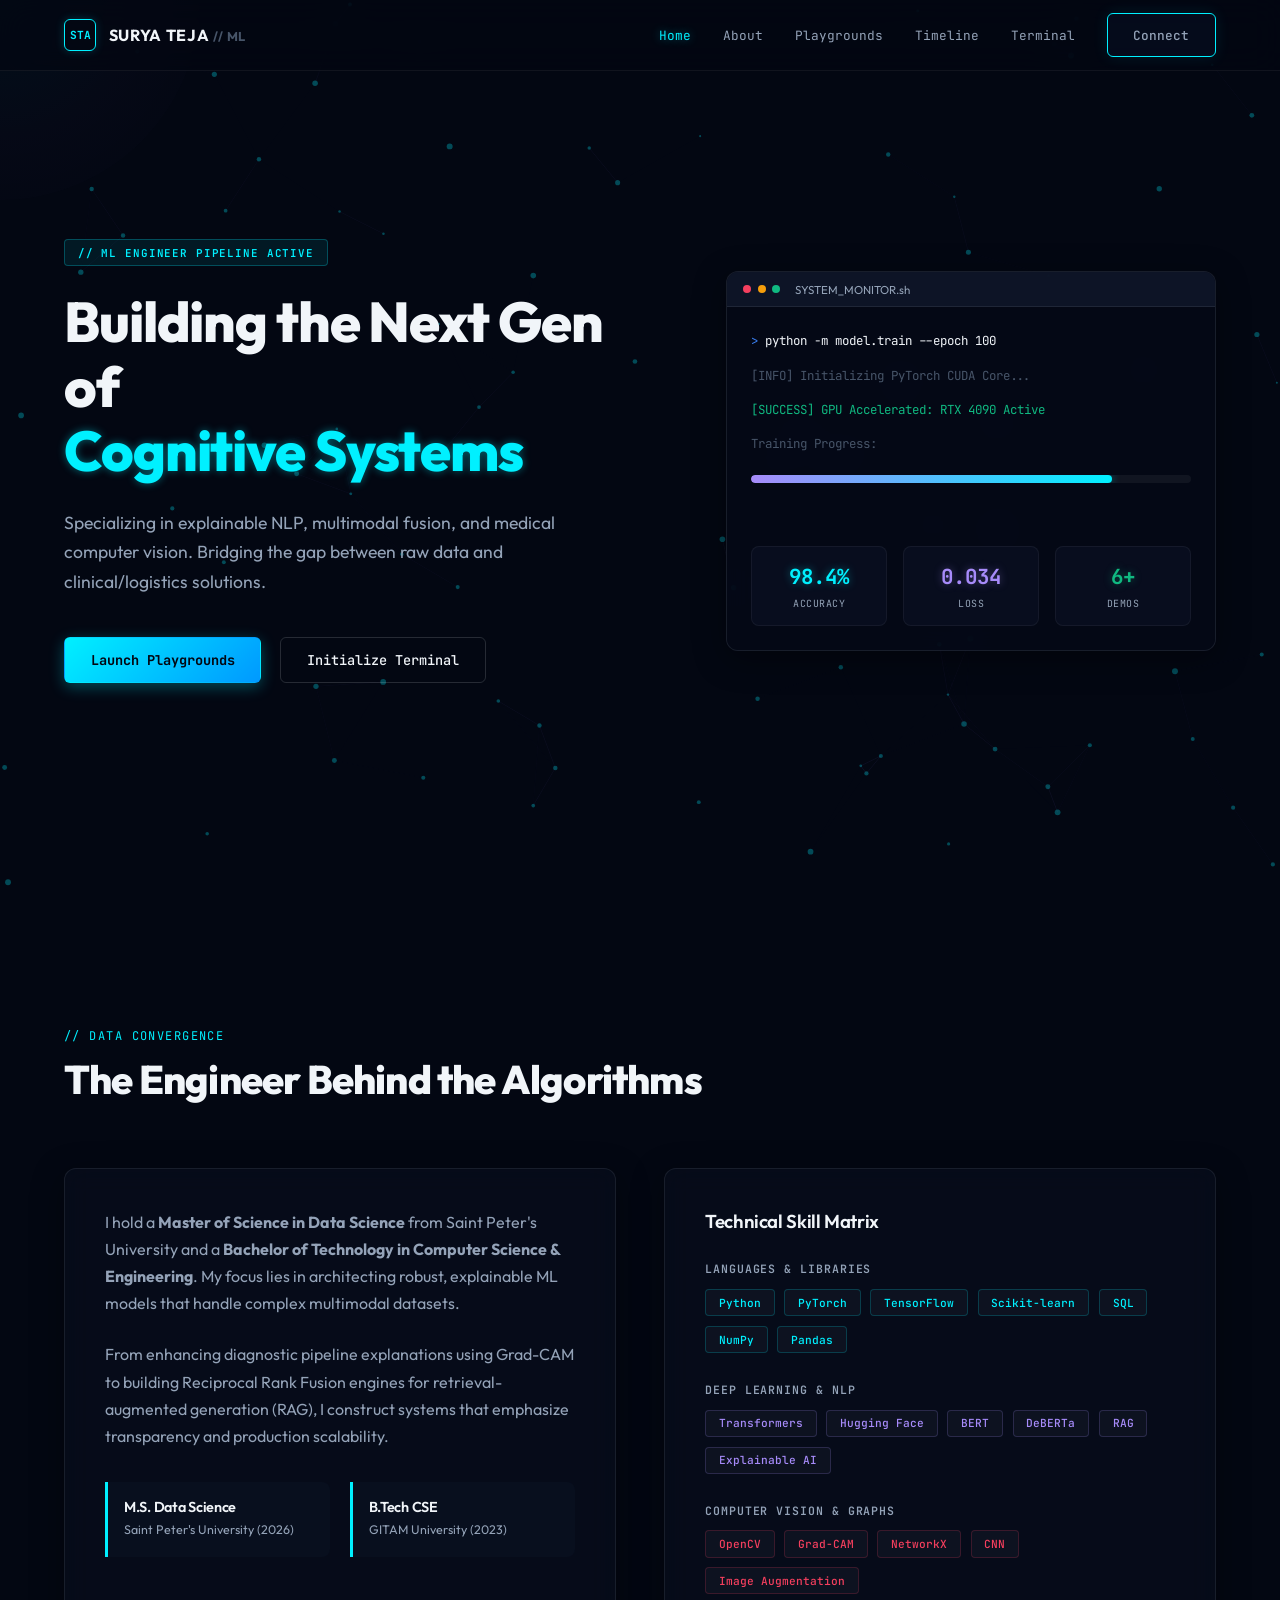
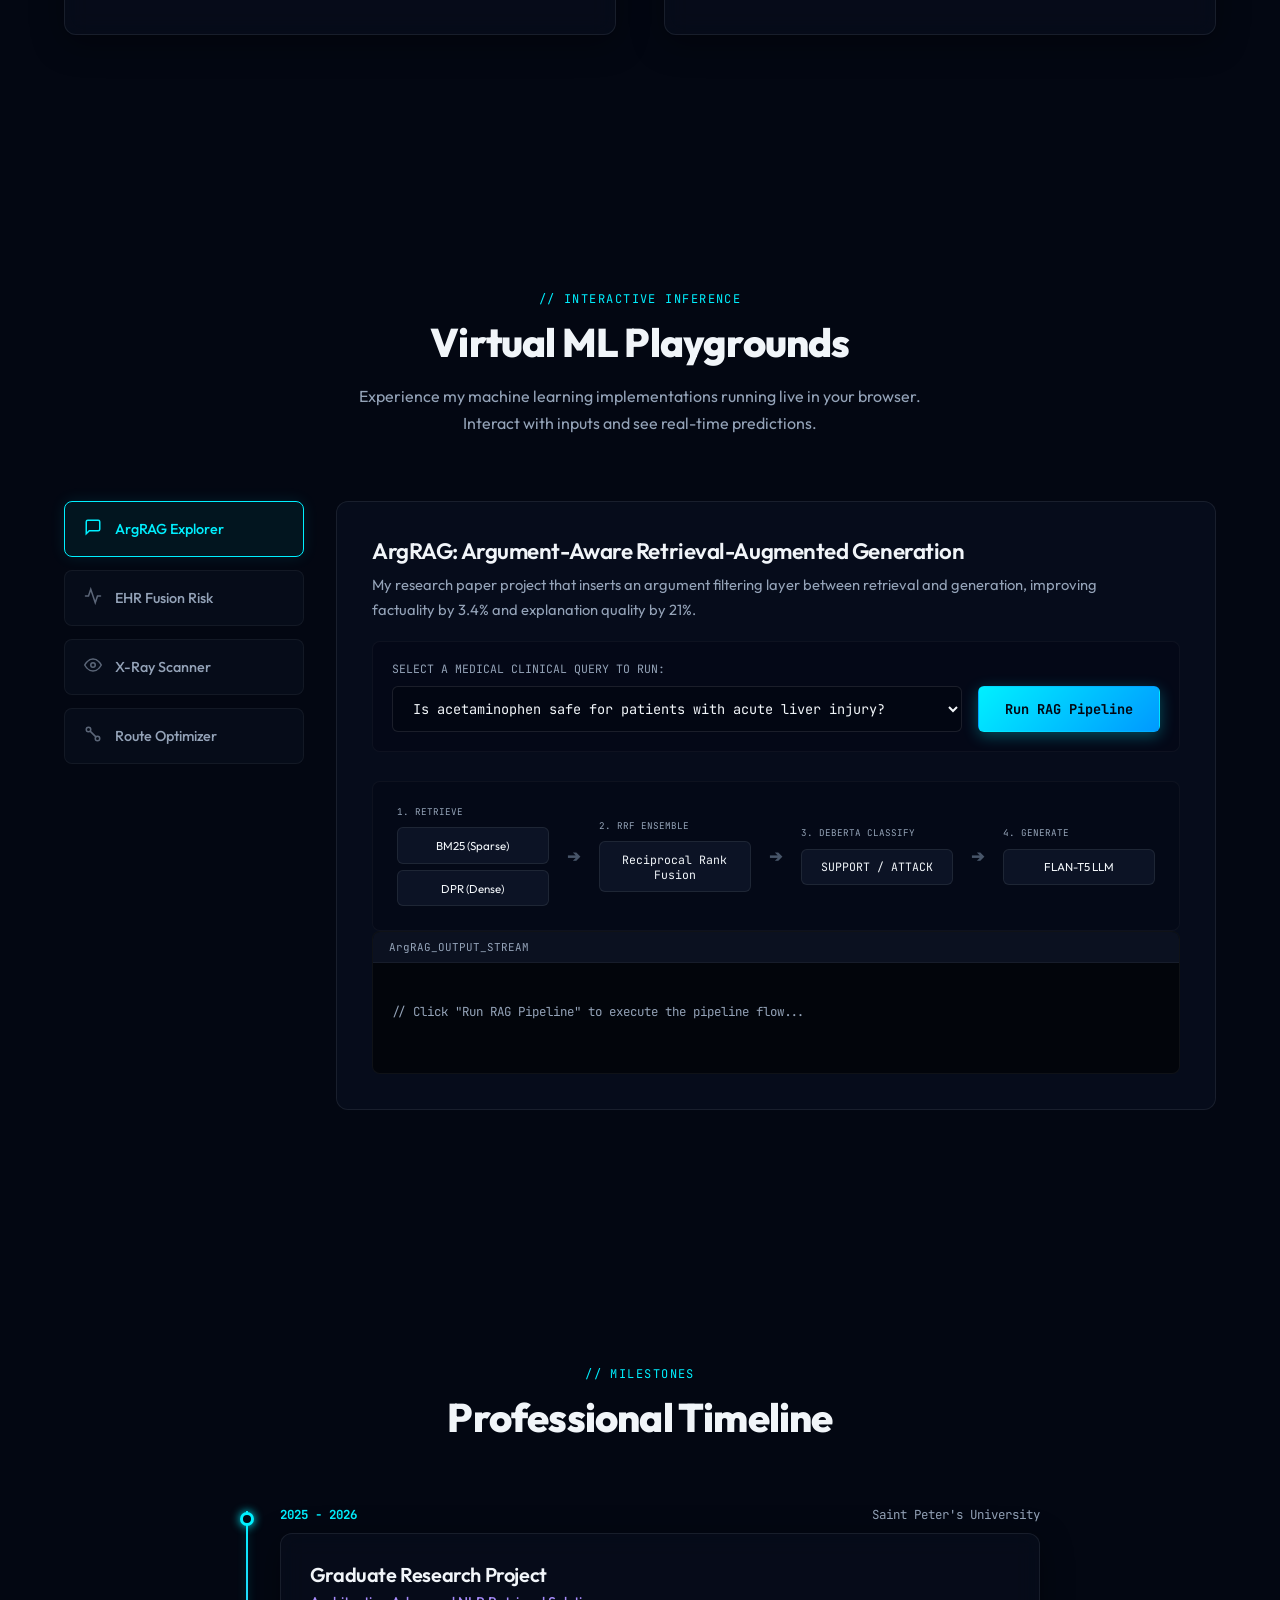
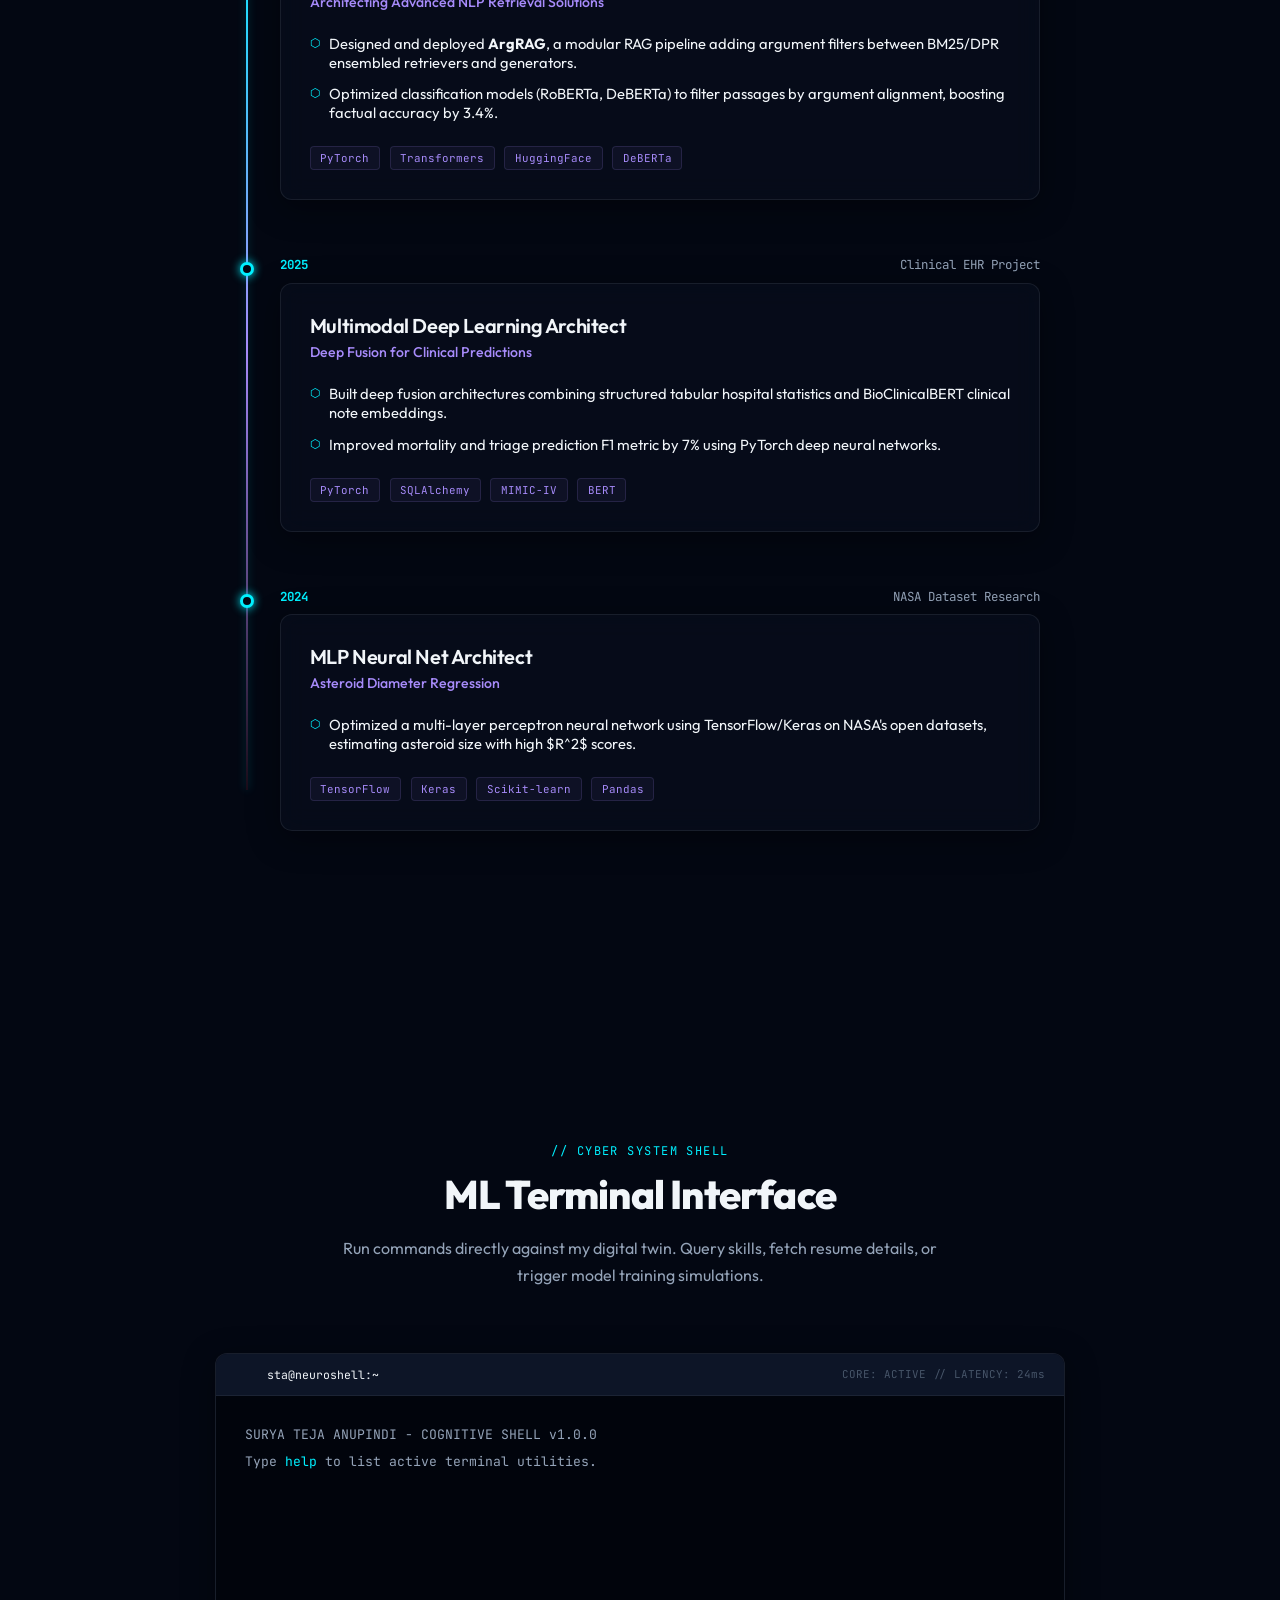
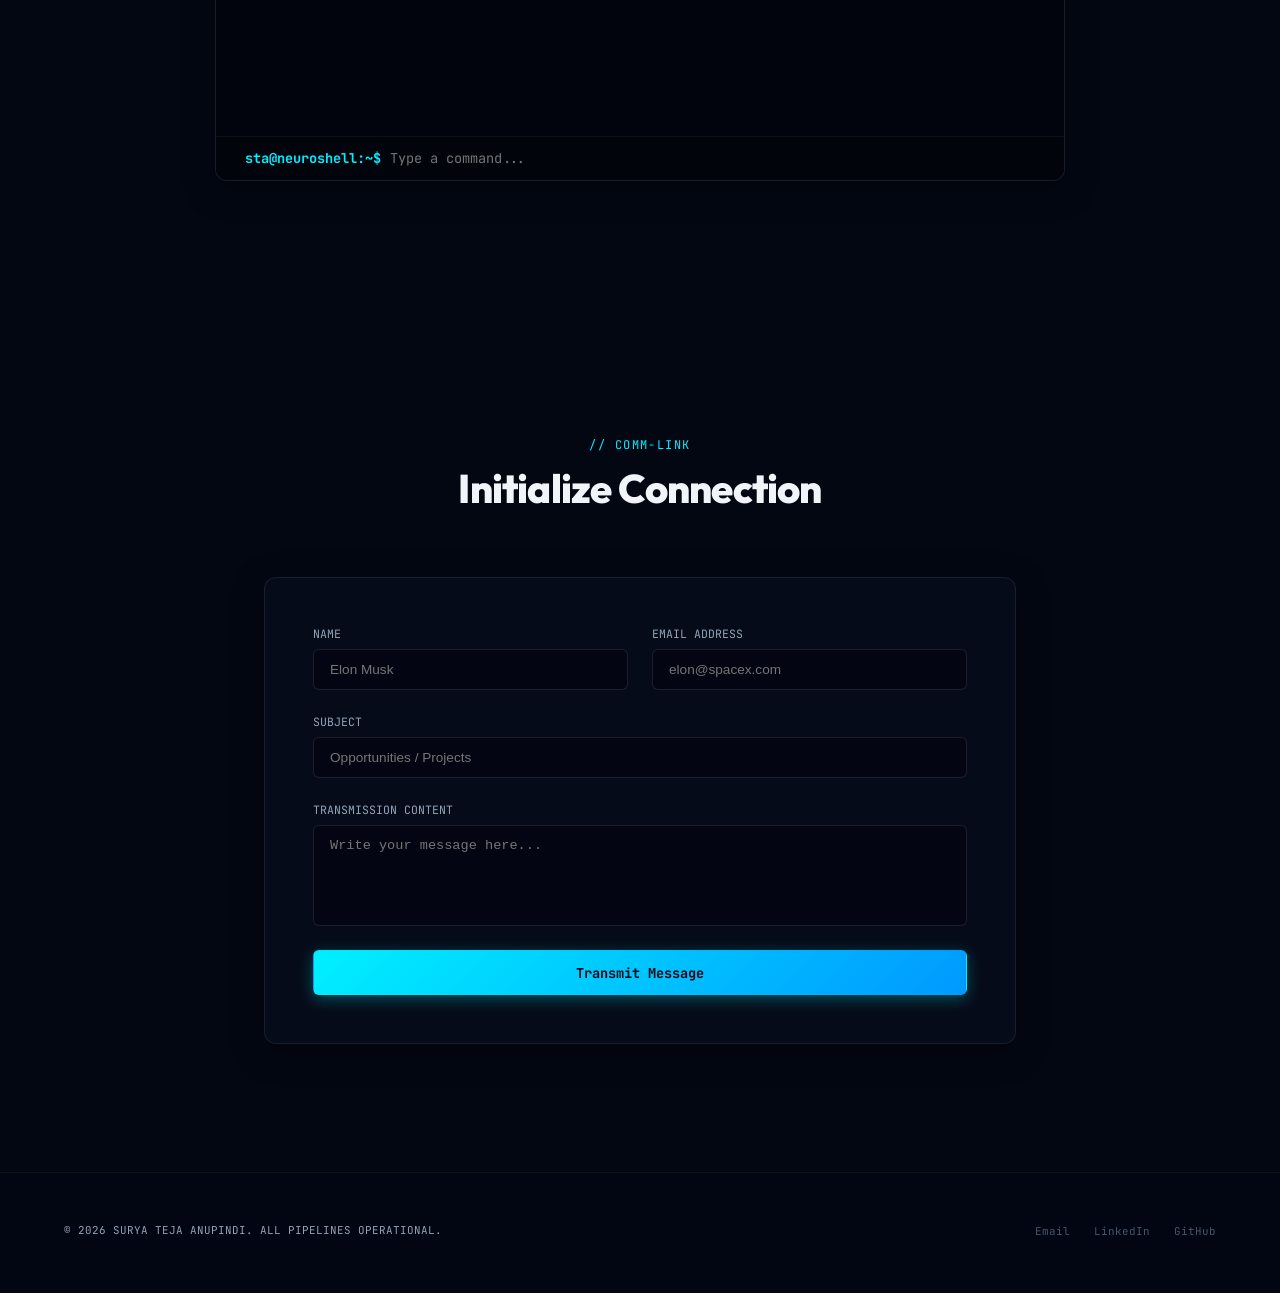
==== index.html @ 450b68c0 "Add files via upload" ====
<!DOCTYPE html>
<html lang="en">
<head>
    <meta charset="UTF-8">
    <meta name="viewport" content="width=device-width, initial-scale=1.0">
    <title>Surya Teja Anupindi | Machine Learning Engineer</title>
    <meta name="description" content="Portfolio of Surya Teja Anupindi, Machine Learning Engineer specializing in NLP, RAG, Multimodal Fusion, and Computer Vision. MS in Data Science.">
    <!-- Google Fonts -->
    <link rel="preconnect" href="https://fonts.googleapis.com">
    <link rel="preconnect" href="https://fonts.gstatic.com" crossorigin>
    <link href="https://fonts.googleapis.com/css2?family=JetBrains+Mono:ital,wght@0,300;0,400;0,500;0,700;1,300;1,400&family=Outfit:wght@300;400;500;600;700;800&display=swap" rel="stylesheet">
    <!-- Main Stylesheet -->
    <link rel="stylesheet" href="style.css">
</head>
<body>
    <!-- Canvas for Neural Network Particles Background -->
    <canvas id="neural-canvas"></canvas>

    <!-- Custom Mouse Glow Element -->
    <div id="cursor-glow"></div>

    <!-- Navigation Header -->
    <header class="hud-header">
        <div class="header-container">
            <a href="#" class="logo">
                <span class="logo-box">STA</span>
                <span class="logo-text">SURYA TEJA <span class="accent">// ML</span></span>
            </a>
            <nav class="nav-links">
                <a href="#hero" class="active">Home</a>
                <a href="#about">About</a>
                <a href="#playgrounds">Playgrounds</a>
                <a href="#experience">Timeline</a>
                <a href="#terminal">Terminal</a>
                <a href="#contact" class="btn-glow">Connect</a>
            </nav>
            <button class="mobile-menu-btn" aria-label="Toggle Menu">
                <span></span>
                <span></span>
                <span></span>
            </button>
        </div>
    </header>

    <main>
        <!-- Hero Section -->
        <section id="hero" class="hero-section">
            <div class="container hero-container">
                <div class="hero-content">
                    <div class="cyber-badge">// ML ENGINEER PIPELINE ACTIVE</div>
                    <h1 class="hero-title">
                        Building the Next Gen of <br>
                        <span class="text-glow">Cognitive Systems</span>
                    </h1>
                    <p class="hero-subtitle">
                        Specializing in explainable NLP, multimodal fusion, and medical computer vision. Bridging the gap between raw data and clinical/logistics solutions.
                    </p>
                    <div class="hero-cta-group">
                        <a href="#playgrounds" class="btn-primary">Launch Playgrounds</a>
                        <a href="#terminal" class="btn-secondary">Initialize Terminal</a>
                    </div>
                </div>

                <!-- Interactive Hero Dashboard Widget -->
                <div class="hero-dashboard hud-panel glass-card" id="hero-widget">
                    <div class="panel-header">
                        <span class="dot-red"></span>
                        <span class="dot-yellow"></span>
                        <span class="dot-green"></span>
                        <span class="panel-title">SYSTEM_MONITOR.sh</span>
                    </div>
                    <div class="panel-body font-mono">
                        <div class="code-line"><span class="c-blue">&gt;</span> python -m model.train --epoch 100</div>
                        <div class="code-line"><span class="c-gray">[INFO] Initializing PyTorch CUDA Core...</span></div>
                        <div class="code-line"><span class="c-green">[SUCCESS] GPU Accelerated: RTX 4090 Active</span></div>
                        <div class="code-line"><span class="c-gray">Training Progress:</span></div>
                        <div class="progress-container">
                            <div class="progress-bar-glow" id="hero-progress-bar" style="width: 82%;"></div>
                        </div>
                        <div class="metrics-grid">
                            <div class="metric-card">
                                <div class="metric-val text-glow" id="hero-metric-acc">98.4%</div>
                                <div class="metric-lbl">Accuracy</div>
                            </div>
                            <div class="metric-card">
                                <div class="metric-val text-glow-violet" id="hero-metric-loss">0.034</div>
                                <div class="metric-lbl">Loss</div>
                            </div>
                            <div class="metric-card">
                                <div class="metric-val text-glow-emerald">6+</div>
                                <div class="metric-lbl">Demos</div>
                            </div>
                        </div>
                    </div>
                </div>
            </div>
        </section>

        <!-- About Section -->
        <section id="about" class="about-section">
            <div class="container">
                <div class="section-header">
                    <span class="section-tag">// DATA CONVERGENCE</span>
                    <h2 class="section-title">The Engineer Behind the Algorithms</h2>
                </div>
                <div class="about-grid">
                    <div class="about-text hud-panel glass-card">
                        <p>
                            I hold a <strong>Master of Science in Data Science</strong> from Saint Peter's University and a <strong>Bachelor of Technology in Computer Science & Engineering</strong>. My focus lies in architecting robust, explainable ML models that handle complex multimodal datasets.
                        </p>
                        <p>
                            From enhancing diagnostic pipeline explanations using Grad-CAM to building Reciprocal Rank Fusion engines for retrieval-augmented generation (RAG), I construct systems that emphasize transparency and production scalability.
                        </p>
                        <div class="edu-pills">
                            <div class="edu-pill">
                                <h3>M.S. Data Science</h3>
                                <p>Saint Peter's University (2026)</p>
                            </div>
                            <div class="edu-pill">
                                <h3>B.Tech CSE</h3>
                                <p>GITAM University (2023)</p>
                            </div>
                        </div>
                    </div>

                    <div class="skills-card hud-panel glass-card">
                        <h3 class="card-title">Technical Skill Matrix</h3>
                        <div class="skills-category">
                            <h4>Languages & Libraries</h4>
                            <div class="skills-tags">
                                <span class="tag tag-cyan">Python</span>
                                <span class="tag tag-cyan">PyTorch</span>
                                <span class="tag tag-cyan">TensorFlow</span>
                                <span class="tag tag-cyan">Scikit-learn</span>
                                <span class="tag tag-cyan">SQL</span>
                                <span class="tag tag-cyan">NumPy</span>
                                <span class="tag tag-cyan">Pandas</span>
                            </div>
                        </div>
                        <div class="skills-category">
                            <h4>Deep Learning & NLP</h4>
                            <div class="skills-tags">
                                <span class="tag tag-violet">Transformers</span>
                                <span class="tag tag-violet">Hugging Face</span>
                                <span class="tag tag-violet">BERT</span>
                                <span class="tag tag-violet">DeBERTa</span>
                                <span class="tag tag-violet">RAG</span>
                                <span class="tag tag-violet">Explainable AI</span>
                            </div>
                        </div>
                        <div class="skills-category">
                            <h4>Computer Vision & Graphs</h4>
                            <div class="skills-tags">
                                <span class="tag tag-rose">OpenCV</span>
                                <span class="tag tag-rose">Grad-CAM</span>
                                <span class="tag tag-rose">NetworkX</span>
                                <span class="tag tag-rose">CNN</span>
                                <span class="tag tag-rose">Image Augmentation</span>
                            </div>
                        </div>
                    </div>
                </div>
            </div>
        </section>

        <!-- Playgrounds Section -->
        <section id="playgrounds" class="playgrounds-section">
            <div class="container">
                <div class="section-header center">
                    <span class="section-tag">// INTERACTIVE INFERENCE</span>
                    <h2 class="section-title">Virtual ML Playgrounds</h2>
                    <p class="section-desc">Experience my machine learning implementations running live in your browser. Interact with inputs and see real-time predictions.</p>
                </div>

                <div class="playground-dashboard">
                    <!-- Sidebar Selector -->
                    <div class="playground-tabs">
                        <button class="pg-tab active" data-pg="argrag">
                            <span class="tab-icon">
                                <svg width="18" height="18" viewBox="0 0 24 24" fill="none" stroke="currentColor" stroke-width="2" stroke-linecap="round"><path d="M21 15a2 2 0 0 1-2 2H7l-4 4V5a2 2 0 0 1 2-2h14a2 2 0 0 1 2 2z"></path></svg>
                            </span>
                            <span class="tab-label">ArgRAG Explorer</span>
                        </button>
                        <button class="pg-tab" data-pg="ehr">
                            <span class="tab-icon">
                                <svg width="18" height="18" viewBox="0 0 24 24" fill="none" stroke="currentColor" stroke-width="2" stroke-linecap="round"><path d="M22 12h-4l-3 9L9 3l-3 9H2"></path></svg>
                            </span>
                            <span class="tab-label">EHR Fusion Risk</span>
                        </button>
                        <button class="pg-tab" data-pg="gradcam">
                            <span class="tab-icon">
                                <svg width="18" height="18" viewBox="0 0 24 24" fill="none" stroke="currentColor" stroke-width="2" stroke-linecap="round"><path d="M1 12s4-8 11-8 11 8 11 8-4 8-11 8-11-8-11-8z"></path><circle cx="12" cy="12" r="3"></circle></svg>
                            </span>
                            <span class="tab-label">X-Ray Scanner</span>
                        </button>
                        <button class="pg-tab" data-pg="route">
                            <span class="tab-icon">
                                <svg width="18" height="18" viewBox="0 0 24 24" fill="none" stroke="currentColor" stroke-width="2" stroke-linecap="round"><circle cx="6" cy="6" r="3"></circle><circle cx="18" cy="18" r="3"></circle><line x1="8.5" y1="8.5" x2="15.5" y2="15.5"></line></svg>
                            </span>
                            <span class="tab-label">Route Optimizer</span>
                        </button>
                    </div>

                    <!-- Playground Screen Content -->
                    <div class="playground-display hud-panel">
                        <!-- Play 1: ArgRAG -->
                        <div class="playground-content active" id="pg-argrag">
                            <div class="pg-info">
                                <h3>ArgRAG: Argument-Aware Retrieval-Augmented Generation</h3>
                                <p>My research paper project that inserts an argument filtering layer between retrieval and generation, improving factuality by 3.4% and explanation quality by 21%.</p>
                                <div class="query-selector">
                                    <label for="rag-query">Select a medical clinical query to run:</label>
                                    <div class="input-btn-group">
                                        <select id="rag-query" class="form-input font-mono">
                                            <option value="q1">Is acetaminophen safe for patients with acute liver injury?</option>
                                            <option value="q2">Does immunotherapy show progress in metastatic melanoma?</option>
                                            <option value="q3">What are the warning signs of pediatric diabetic ketoacidosis?</option>
                                        </select>
                                        <button id="run-rag-btn" class="btn-primary">Run RAG Pipeline</button>
                                    </div>
                                </div>
                            </div>
                            <div class="pg-visualizer">
                                <div class="rag-pipeline-map">
                                    <div class="pipe-step" id="step-retrieve">
                                        <div class="step-badge">1. Retrieve</div>
                                        <div class="retrieval-flows">
                                            <div class="flow-box" id="flow-bm25">BM25 (Sparse)</div>
                                            <div class="flow-box" id="flow-dpr">DPR (Dense)</div>
                                        </div>
                                    </div>
                                    <div class="pipe-arrow">➔</div>
                                    <div class="pipe-step" id="step-rrf">
                                        <div class="step-badge">2. RRF Ensemble</div>
                                        <div class="flow-box font-mono" id="rrf-box">Reciprocal Rank Fusion</div>
                                    </div>
                                    <div class="pipe-arrow">➔</div>
                                    <div class="pipe-step" id="step-classify">
                                        <div class="step-badge">3. DeBERTa Classify</div>
                                        <div class="flow-box font-mono" id="classify-box">SUPPORT / ATTACK</div>
                                    </div>
                                    <div class="pipe-arrow">➔</div>
                                    <div class="pipe-step" id="step-generate">
                                        <div class="step-badge">4. Generate</div>
                                        <div class="flow-box" id="generate-box">FLAN-T5 LLM</div>
                                    </div>
                                </div>
                                <div class="output-console font-mono">
                                    <div class="console-hdr">ArgRAG_OUTPUT_STREAM</div>
                                    <div class="console-body" id="rag-console-output">
                                        // Click "Run RAG Pipeline" to execute the pipeline flow...
                                    </div>
                                </div>
                            </div>
                        </div>

                        <!-- Play 2: EHR Fusion -->
                        <div class="playground-content" id="pg-ehr">
                            <div class="pg-info">
                                <h3>Multimodal Clinical Outcome Prediction (MIMIC-IV)</h3>
                                <p>Integrates structured EHR patient statistics and BioClinicalBERT clinical note embeddings. Adjust the sliders and input patient keywords to observe the fusion model risk calculation.</p>
                            </div>
                            <div class="pg-columns-grid">
                                <div class="ehr-inputs glass-card">
                                    <div class="slider-group">
                                        <label for="ehr-age">Patient Age: <span id="val-age" class="font-mono text-glow">55</span> yrs</label>
                                        <input type="range" id="ehr-age" min="18" max="100" value="55" class="custom-slider">
                                    </div>
                                    <div class="slider-group">
                                        <label for="ehr-sbp">Systolic BP: <span id="val-sbp" class="font-mono text-glow">120</span> mmHg</label>
                                        <input type="range" id="ehr-sbp" min="80" max="220" value="120" class="custom-slider">
                                    </div>
                                    <div class="slider-group">
                                        <label for="ehr-creatinine">Serum Creatinine: <span id="val-creatinine" class="font-mono text-glow">1.0</span> mg/dL</label>
                                        <input type="range" id="ehr-creatinine" min="0.5" max="6.0" step="0.1" value="1.0" class="custom-slider">
                                    </div>
                                    <div class="input-group">
                                        <label for="ehr-notes">Clinical Admission Notes:</label>
                                        <textarea id="ehr-notes" rows="3" class="form-input font-mono" placeholder="Type notes here (e.g., patient complains of acute kidney pain, shortness of breath...)"></textarea>
                                    </div>
                                </div>
                                <div class="ehr-prediction glass-card">
                                    <div class="gauge-wrapper">
                                        <svg viewBox="0 0 100 100" class="risk-gauge">
                                            <circle cx="50" cy="50" r="40" class="gauge-bg"></circle>
                                            <circle cx="50" cy="50" r="40" class="gauge-fill" id="risk-gauge-fill"></circle>
                                        </svg>
                                        <div class="gauge-value font-mono">
                                            <span id="risk-score-text" class="text-glow">15%</span>
                                            <span class="risk-lbl">Mortality Risk</span>
                                        </div>
                                    </div>
                                    <div class="prediction-alert" id="ehr-risk-alert">
                                        <span class="alert-indicator bg-green"></span>
                                        <span class="alert-status font-mono">STATUS: CLINI_STABLE</span>
                                    </div>
                                    <div class="model-log font-mono">
                                        <div class="log-title">// BioClinicalBERT Embedding</div>
                                        <div id="ehr-text-tokens" class="log-tokens">Embedding: [0.012, -0.452, 0.912, 0.088, ...]</div>
                                    </div>
                                </div>
                            </div>
                        </div>

                        <!-- Play 3: Grad-CAM X-Ray Scanner -->
                        <div class="playground-content" id="pg-gradcam">
                            <div class="pg-info">
                                <h3>Anomaly Detection &amp; Grad-CAM Interpretability</h3>
                                <p>Visualizing deep neural network decision features. Toggle the conditions and slide the opacity selector to see how Grad-CAM localizes pulmonary pathological features on the radiograph.</p>
                                <div class="control-row">
                                    <div class="btn-group-toggle">
                                        <button class="toggle-btn active" id="btn-pneumonia">Pneumonia Focus</button>
                                        <button class="toggle-btn" id="btn-tb">Tuberculosis Focus</button>
                                    </div>
                                    <div class="slider-group horiz">
                                        <label for="gradcam-opacity">Grad-CAM Opacity:</label>
                                        <input type="range" id="gradcam-opacity" min="0" max="100" value="70" class="custom-slider">
                                    </div>
                                </div>
                            </div>
                            <div class="pg-columns-grid">
                                <div class="xray-viewport">
                                    <div class="scanline"></div>
                                    <svg viewBox="0 0 200 200" class="xray-base">
                                        <!-- Stylized vector Ribcage and Lungs -->
                                        <rect width="200" height="200" fill="#02050e"></rect>
                                        <!-- Spine -->
                                        <line x1="100" y1="20" x2="100" y2="180" stroke="#1e293b" stroke-width="12"></line>
                                        <!-- Lungs Left and Right -->
                                        <path d="M90,30 C60,25 35,45 35,100 C35,160 65,170 85,170 C90,170 90,160 90,150 Z" fill="#0f172a" stroke="#334155" stroke-width="2"></path>
                                        <path d="M110,30 C140,25 165,45 165,100 C165,160 135,170 115,170 C110,170 110,160 110,150 Z" fill="#0f172a" stroke="#334155" stroke-width="2"></path>
                                        <!-- Ribs left -->
                                        <path d="M40,60 Q70,75 90,65" fill="none" stroke="#1e293b" stroke-width="4"></path>
                                        <path d="M38,90 Q70,105 90,95" fill="none" stroke="#1e293b" stroke-width="4"></path>
                                        <path d="M38,120 Q70,135 90,125" fill="none" stroke="#1e293b" stroke-width="4"></path>
                                        <!-- Ribs right -->
                                        <path d="M160,60 Q130,75 110,65" fill="none" stroke="#1e293b" stroke-width="4"></path>
                                        <path d="M162,90 Q130,105 110,95" fill="none" stroke="#1e293b" stroke-width="4"></path>
                                        <path d="M162,120 Q130,135 110,125" fill="none" stroke="#1e293b" stroke-width="4"></path>
                                    </svg>
                                    <div class="gradcam-overlay" id="gradcam-overlay-layer"></div>
                                </div>
                                <div class="xray-metrics glass-card font-mono">
                                    <h4>Neural Activation Map</h4>
                                    <div class="metric-row">
                                        <span>Target Class:</span>
                                        <span id="xray-target-class" class="text-glow">Pneumonia</span>
                                    </div>
                                    <div class="metric-row">
                                        <span>Model Confidence:</span>
                                        <span id="xray-confidence" class="text-glow-rose">94.2%</span>
                                    </div>
                                    <div class="metric-row">
                                        <span>Grad-CAM Extrapolator:</span>
                                        <span class="c-green">CONVERGING</span>
                                    </div>
                                    <div class="xray-findings">
                                        <strong>Findings Summary:</strong>
                                        <p id="xray-findings-desc">Model localizes high activation intensities in the bilateral lower lung zones, consistent with bronchopneumonic infiltrates.</p>
                                    </div>
                                </div>
                            </div>
                        </div>

                        <!-- Play 4: Route Optimizer -->
                        <div class="playground-content" id="pg-route">
                            <div class="pg-info">
                                <h3>Graph Route Optimizer with Real-Time Constraints</h3>
                                <p>Calculates optimal delivery routes using graph search algorithms. Click on the grid map to place custom delivery addresses/nodes, select your solver, and trigger the search path optimization.</p>
                                <div class="control-row">
                                    <div class="btn-group-toggle">
                                        <button class="toggle-btn active" id="btn-dijkstra">Dijkstra</button>
                                        <button class="toggle-btn" id="btn-astar">A* Algorithm</button>
                                    </div>
                                    <div class="btn-group-normal">
                                        <button id="btn-solve-route" class="btn-primary">Solve Path</button>
                                        <button id="btn-clear-route" class="btn-secondary">Reset Grid</button>
                                    </div>
                                </div>
                            </div>
                            <div class="pg-columns-grid">
                                <div class="canvas-container">
                                    <canvas id="route-canvas"></canvas>
                                    <div class="canvas-instruction font-mono">Click grid to add path nodes</div>
                                </div>
                                <div class="route-metrics glass-card font-mono">
                                    <h4>Path Metrics</h4>
                                    <div class="metric-row">
                                        <span>Nodes Traversed:</span>
                                        <span id="path-nodes-count" class="text-glow">0</span>
                                    </div>
                                    <div class="metric-row">
                                        <span>Total Distance:</span>
                                        <span id="path-total-distance" class="text-glow-cyan">0 px</span>
                                    </div>
                                    <div class="metric-row">
                                        <span>Search Frontier:</span>
                                        <span id="path-time-elapsed">Idle</span>
                                    </div>
                                    <div class="path-logs">
                                        <strong>Graph Explorer Trace:</strong>
                                        <ul id="path-logs-list" class="console-logs font-mono">
                                            <li>Waiting for node placement...</li>
                                        </ul>
                                    </div>
                                </div>
                            </div>
                        </div>
                    </div>
                </div>
            </div>
        </section>

        <!-- Experience Timeline Section -->
        <section id="experience" class="experience-section">
            <div class="container">
                <div class="section-header center">
                    <span class="section-tag">// MILESTONES</span>
                    <h2 class="section-title">Professional Timeline</h2>
                </div>

                <div class="timeline">
                    <!-- Event 1 -->
                    <div class="timeline-item" data-timeline="1">
                        <div class="timeline-dot"></div>
                        <div class="timeline-header font-mono">
                            <span class="timeline-date">2025 - 2026</span>
                            <span class="timeline-company">Saint Peter's University</span>
                        </div>
                        <div class="timeline-body hud-panel glass-card">
                            <h3>Graduate Research Project</h3>
                            <p class="role-desc">Architecting Advanced NLP Retrieval Solutions</p>
                            <ul class="timeline-bullets">
                                <li>Designed and deployed <strong>ArgRAG</strong>, a modular RAG pipeline adding argument filters between BM25/DPR ensembled retrievers and generators.</li>
                                <li>Optimized classification models (RoBERTa, DeBERTa) to filter passages by argument alignment, boosting factual accuracy by 3.4%.</li>
                            </ul>
                            <div class="tech-row">
                                <span class="badge">PyTorch</span>
                                <span class="badge">Transformers</span>
                                <span class="badge">HuggingFace</span>
                                <span class="badge">DeBERTa</span>
                            </div>
                        </div>
                    </div>

                    <!-- Event 2 -->
                    <div class="timeline-item" data-timeline="2">
                        <div class="timeline-dot"></div>
                        <div class="timeline-header font-mono">
                            <span class="timeline-date">2025</span>
                            <span class="timeline-company">Clinical EHR Project</span>
                        </div>
                        <div class="timeline-body hud-panel glass-card">
                            <h3>Multimodal Deep Learning Architect</h3>
                            <p class="role-desc">Deep Fusion for Clinical Predictions</p>
                            <ul class="timeline-bullets">
                                <li>Built deep fusion architectures combining structured tabular hospital statistics and BioClinicalBERT clinical note embeddings.</li>
                                <li>Improved mortality and triage prediction F1 metric by 7% using PyTorch deep neural networks.</li>
                            </ul>
                            <div class="tech-row">
                                <span class="badge">PyTorch</span>
                                <span class="badge">SQLAlchemy</span>
                                <span class="badge">MIMIC-IV</span>
                                <span class="badge">BERT</span>
                            </div>
                        </div>
                    </div>

                    <!-- Event 3 -->
                    <div class="timeline-item" data-timeline="3">
                        <div class="timeline-dot"></div>
                        <div class="timeline-header font-mono">
                            <span class="timeline-date">2024</span>
                            <span class="timeline-company">NASA Dataset Research</span>
                        </div>
                        <div class="timeline-body hud-panel glass-card">
                            <h3>MLP Neural Net Architect</h3>
                            <p class="role-desc">Asteroid Diameter Regression</p>
                            <ul class="timeline-bullets">
                                <li>Optimized a multi-layer perceptron neural network using TensorFlow/Keras on NASA's open datasets, estimating asteroid size with high $R^2$ scores.</li>
                            </ul>
                            <div class="tech-row">
                                <span class="badge">TensorFlow</span>
                                <span class="badge">Keras</span>
                                <span class="badge">Scikit-learn</span>
                                <span class="badge">Pandas</span>
                            </div>
                        </div>
                    </div>
                </div>
            </div>
        </section>

        <!-- Command Console Terminal Section -->
        <section id="terminal" class="terminal-section">
            <div class="container">
                <div class="section-header center">
                    <span class="section-tag">// CYBER SYSTEM SHELL</span>
                    <h2 class="section-title">ML Terminal Interface</h2>
                    <p class="section-desc">Run commands directly against my digital twin. Query skills, fetch resume details, or trigger model training simulations.</p>
                </div>

                <div class="terminal-container hud-panel glass-card">
                    <div class="terminal-header">
                        <div class="header-elements">
                            <span class="dot-red"></span>
                            <span class="dot-yellow"></span>
                            <span class="dot-green"></span>
                            <span class="terminal-title font-mono">sta@neuroshell:~</span>
                        </div>
                        <div class="system-status font-mono">
                            CORE: ACTIVE // LATENCY: 24ms
                        </div>
                    </div>
                    <div class="terminal-body font-mono" id="terminal-screen">
                        <div class="term-line">SURYA TEJA ANUPINDI - COGNITIVE SHELL v1.0.0</div>
                        <div class="term-line">Type <span class="c-cyan">help</span> to list active terminal utilities.</div>
                        <div class="term-line">&nbsp;</div>
                    </div>
                    <div class="terminal-input-wrapper font-mono">
                        <span class="prompt">sta@neuroshell:~$</span>
                        <input type="text" id="terminal-input" autocomplete="off" placeholder="Type a command...">
                    </div>
                </div>
            </div>
        </section>

        <!-- Contact Section -->
        <section id="contact" class="contact-section">
            <div class="container small-container">
                <div class="section-header center">
                    <span class="section-tag">// COMM-LINK</span>
                    <h2 class="section-title">Initialize Connection</h2>
                </div>

                <div class="contact-card hud-panel glass-card">
                    <form id="contact-form" class="cyber-form">
                        <div class="form-row">
                            <div class="form-group">
                                <label for="form-name">Name</label>
                                <input type="text" id="form-name" required class="form-input" placeholder="Elon Musk">
                            </div>
                            <div class="form-group">
                                <label for="form-email">Email Address</label>
                                <input type="email" id="form-email" required class="form-input" placeholder="elon@spacex.com">
                            </div>
                        </div>
                        <div class="form-group">
                            <label for="form-subject">Subject</label>
                            <input type="text" id="form-subject" required class="form-input" placeholder="Opportunities / Projects">
                        </div>
                        <div class="form-group">
                            <label for="form-message">Transmission Content</label>
                            <textarea id="form-message" rows="5" required class="form-input" placeholder="Write your message here..."></textarea>
                        </div>
                        <div class="form-actions">
                            <button type="submit" class="btn-primary full-width">Transmit Message</button>
                        </div>
                    </form>
                    <div id="form-response-console" class="font-mono text-glow-emerald hide">
                        &gt; [SUCCESS] Transmission successfully delivered to Surya's node. Thank you!
                    </div>
                </div>
            </div>
        </section>
    </main>

    <!-- Footer -->
    <footer class="hud-footer">
        <div class="container footer-container font-mono">
            <p class="copyright">© 2026 SURYA TEJA ANUPINDI. ALL PIPELINES OPERATIONAL.</p>
            <div class="social-links">
                <a href="mailto:reach2.anupindi@gmail.com" class="social-link" title="Email">Email</a>
                <a href="https://linkedin.com" target="_blank" rel="noopener noreferrer" class="social-link" title="LinkedIn">LinkedIn</a>
                <a href="https://github.com" target="_blank" rel="noopener noreferrer" class="social-link" title="GitHub">GitHub</a>
            </div>
        </div>
    </footer>

    <!-- Scripts -->
    <script src="app.js"></script>
</body>
</html>
---- style.css ----
/* ==========================================================================
   Surya Teja Anupindi Portfolio Stylesheet - Extravagant Cybernetic Theme
   ========================================================================== */

/* Color & Typography Definitions */
:root {
    --bg-void: #030712;
    --bg-void-alt: #0b1329;
    --hud-glass: rgba(10, 18, 40, 0.45);
    --hud-glass-solid: rgba(10, 18, 40, 0.85);
    --border-glow: rgba(0, 240, 255, 0.15);
    
    /* Neon Palettes */
    --neon-cyan: #00f0ff;
    --neon-cyan-glow: rgba(0, 240, 255, 0.4);
    --neon-violet: #a78bfa;
    --neon-violet-glow: rgba(167, 139, 250, 0.4);
    --neon-rose: #f43f5e;
    --neon-rose-glow: rgba(244, 63, 94, 0.4);
    --neon-emerald: #10b981;
    --neon-emerald-glow: rgba(16, 185, 129, 0.4);
    --neon-amber: #f59e0b;
    --neon-amber-glow: rgba(245, 158, 11, 0.4);
    
    /* Text colors */
    --text-primary: #f1f5f9;
    --text-muted: #94a3b8;
    --text-dark: #475569;
    
    /* Fonts */
    --font-sans: 'Outfit', sans-serif;
    --font-mono: 'JetBrains Mono', monospace;
    
    --transition-smooth: all 0.35s cubic-bezier(0.16, 1, 0.3, 1);
}

/* Base Resets & Global Styles */
* {
    box-sizing: border-box;
    margin: 0;
    padding: 0;
    scrollbar-width: thin;
    scrollbar-color: var(--neon-cyan) var(--bg-void);
}

html {
    scroll-behavior: smooth;
    font-size: 16px;
    background-color: var(--bg-void);
    color: var(--text-primary);
    font-family: var(--font-sans);
    overflow-x: hidden;
}

body {
    background-color: var(--bg-void);
    position: relative;
    min-height: 100vh;
}

/* Background Neural Net Canvas */
#neural-canvas {
    position: fixed;
    top: 0;
    left: 0;
    width: 100%;
    height: 100%;
    z-index: 0;
    pointer-events: none;
    opacity: 0.65;
}

/* Custom Cursor Glow */
#cursor-glow {
    position: fixed;
    width: 400px;
    height: 400px;
    border-radius: 50%;
    background: radial-gradient(circle, rgba(0, 240, 255, 0.04) 0%, rgba(167, 139, 250, 0.02) 50%, transparent 100%);
    pointer-events: none;
    z-index: 1;
    transform: translate(-50%, -50%);
    transition: width 0.3s ease, height 0.3s ease;
}

/* Layout Containers */
.container {
    width: 100%;
    max-width: 1200px;
    margin: 0 auto;
    padding: 0 1.5rem;
    position: relative;
    z-index: 2;
}

.small-container {
    max-width: 800px;
}

/* Scrollbar customization */
::-webkit-scrollbar {
    width: 6px;
    height: 6px;
}
::-webkit-scrollbar-track {
    background: var(--bg-void);
}
::-webkit-scrollbar-thumb {
    background: var(--neon-cyan);
    border-radius: 3px;
    box-shadow: 0 0 10px var(--neon-cyan-glow);
}

/* Typography & Helper Classes */
h1, h2, h3, h4, h5, h6 {
    font-weight: 600;
    letter-spacing: -0.02em;
    color: var(--text-primary);
}

p {
    color: var(--text-muted);
    line-height: 1.7;
}

.font-mono {
    font-family: var(--font-mono);
}

.text-glow {
    color: var(--neon-cyan);
    text-shadow: 0 0 8px var(--neon-cyan-glow);
}
.text-glow-violet {
    color: var(--neon-violet);
    text-shadow: 0 0 8px var(--neon-violet-glow);
}
.text-glow-rose {
    color: var(--neon-rose);
    text-shadow: 0 0 8px var(--neon-rose-glow);
}
.text-glow-emerald {
    color: var(--neon-emerald);
    text-shadow: 0 0 8px var(--neon-emerald-glow);
}

.c-cyan { color: var(--neon-cyan); }
.c-violet { color: var(--neon-violet); }
.c-rose { color: var(--neon-rose); }
.c-green { color: var(--neon-emerald); }
.c-yellow { color: var(--neon-amber); }
.c-blue { color: #3b82f6; }
.c-gray { color: var(--text-dark); }

.hide { display: none !important; }

/* Buttons & Links */
a {
    color: inherit;
    text-decoration: none;
    transition: var(--transition-smooth);
}

.btn-primary, .btn-secondary, .btn-glow {
    display: inline-flex;
    align-items: center;
    justify-content: center;
    padding: 0.8rem 1.6rem;
    font-family: var(--font-mono);
    font-size: 0.85rem;
    font-weight: 500;
    border-radius: 6px;
    border: 1px solid transparent;
    cursor: pointer;
    transition: var(--transition-smooth);
}

.btn-primary {
    background: linear-gradient(135deg, var(--neon-cyan) 0%, #0099ff 100%);
    color: var(--bg-void);
    box-shadow: 0 4px 15px rgba(0, 240, 255, 0.3);
    font-weight: 700;
}
.btn-primary:hover {
    transform: translateY(-2px);
    box-shadow: 0 6px 20px rgba(0, 240, 255, 0.5);
}

.btn-secondary {
    background: transparent;
    border-color: rgba(241, 245, 249, 0.15);
    color: var(--text-primary);
}
.btn-secondary:hover {
    border-color: var(--neon-cyan);
    color: var(--neon-cyan);
    box-shadow: 0 0 10px rgba(0, 240, 255, 0.15);
    transform: translateY(-2px);
}

.btn-glow {
    background: var(--hud-glass);
    border: 1px solid var(--neon-cyan);
    color: var(--neon-cyan);
    box-shadow: 0 0 15px rgba(0, 240, 255, 0.1);
}
.btn-glow:hover {
    background: var(--neon-cyan);
    color: var(--bg-void);
    box-shadow: 0 0 25px rgba(0, 240, 255, 0.4);
    transform: translateY(-2px);
}

/* Glassmorphic Panel Core */
.glass-card {
    background: var(--hud-glass);
    backdrop-filter: blur(12px);
    -webkit-backdrop-filter: blur(12px);
    border: 1px solid rgba(241, 245, 249, 0.08);
    border-radius: 12px;
    box-shadow: 0 8px 32px 0 rgba(0, 0, 0, 0.37);
    transition: var(--transition-smooth);
}
.glass-card:hover {
    border-color: rgba(0, 240, 255, 0.25);
    box-shadow: 0 8px 32px 0 rgba(0, 240, 255, 0.05);
}

/* HUD System Headers on Cards */
.hud-panel {
    border: 1px solid rgba(241, 245, 249, 0.08);
    background: rgba(8, 14, 30, 0.65);
    border-radius: 12px;
    overflow: hidden;
}

.panel-header {
    background: rgba(15, 23, 42, 0.8);
    padding: 0.6rem 1rem;
    display: flex;
    align-items: center;
    gap: 0.4rem;
    border-bottom: 1px solid rgba(241, 245, 249, 0.08);
}
.panel-header span[class^="dot-"] {
    width: 8px;
    height: 8px;
    border-radius: 50%;
    display: inline-block;
}
.dot-red { background-color: var(--neon-rose); }
.dot-yellow { background-color: var(--neon-amber); }
.dot-green { background-color: var(--neon-emerald); }

.panel-title {
    margin-left: 0.5rem;
    font-size: 0.72rem;
    color: var(--text-muted);
}

/* HUD Header Navigation */
.hud-header {
    position: fixed;
    top: 0;
    left: 0;
    width: 100%;
    z-index: 100;
    background: rgba(3, 7, 18, 0.7);
    backdrop-filter: blur(16px);
    -webkit-backdrop-filter: blur(16px);
    border-bottom: 1px solid rgba(241, 245, 249, 0.06);
}

.header-container {
    max-width: 1200px;
    margin: 0 auto;
    padding: 0 1.5rem;
    height: 70px;
    display: flex;
    align-items: center;
    justify-content: space-between;
}

.logo {
    display: flex;
    align-items: center;
    gap: 0.8rem;
}
.logo-box {
    width: 32px;
    height: 32px;
    border: 1px solid var(--neon-cyan);
    border-radius: 6px;
    display: flex;
    align-items: center;
    justify-content: center;
    font-family: var(--font-mono);
    font-size: 0.7rem;
    color: var(--neon-cyan);
    box-shadow: 0 0 10px rgba(0, 240, 255, 0.2);
    font-weight: 700;
}
.logo-text {
    font-size: 1rem;
    font-weight: 700;
    letter-spacing: 0.04em;
}
.logo-text .accent {
    font-size: 0.8rem;
    color: var(--text-dark);
}

.nav-links {
    display: flex;
    align-items: center;
    gap: 2rem;
}
.nav-links a {
    font-family: var(--font-mono);
    font-size: 0.8rem;
    color: var(--text-muted);
}
.nav-links a:hover, .nav-links a.active {
    color: var(--neon-cyan);
    text-shadow: 0 0 10px var(--neon-cyan-glow);
}

.mobile-menu-btn {
    display: none;
    flex-direction: column;
    gap: 5px;
    background: transparent;
    border: none;
    cursor: pointer;
    padding: 0.5rem;
}
.mobile-menu-btn span {
    width: 22px;
    height: 2px;
    background-color: var(--text-primary);
    transition: var(--transition-smooth);
}

/* Sections Base */
section {
    padding: 8rem 0;
    position: relative;
    z-index: 2;
}

.section-header {
    margin-bottom: 4rem;
}
.section-header.center {
    text-align: center;
}
.section-tag {
    font-family: var(--font-mono);
    color: var(--neon-cyan);
    font-size: 0.75rem;
    letter-spacing: 0.12em;
    display: block;
    margin-bottom: 0.6rem;
}
.section-title {
    font-size: 2.5rem;
    font-weight: 800;
}
.section-desc {
    margin-top: 1rem;
    max-width: 600px;
    margin-left: auto;
    margin-right: auto;
}

/* ==========================================================================
   Hero Section Styling
   ========================================================================== */
.hero-section {
    min-height: 100vh;
    display: flex;
    align-items: center;
    padding-top: 150px;
}

.hero-container {
    display: grid;
    grid-template-columns: 1.1fr 0.9fr;
    gap: 4rem;
    align-items: center;
}

.cyber-badge {
    display: inline-block;
    padding: 0.35rem 0.8rem;
    background: rgba(0, 240, 255, 0.08);
    border: 1px solid rgba(0, 240, 255, 0.25);
    border-radius: 4px;
    color: var(--neon-cyan);
    font-family: var(--font-mono);
    font-size: 0.68rem;
    font-weight: 600;
    letter-spacing: 0.08em;
    margin-bottom: 1.5rem;
    animation: flash 3s infinite;
}

.hero-title {
    font-size: 3.5rem;
    font-weight: 800;
    line-height: 1.15;
    margin-bottom: 1.5rem;
}

.hero-subtitle {
    font-size: 1.1rem;
    margin-bottom: 2.5rem;
    max-width: 550px;
}

.hero-cta-group {
    display: flex;
    gap: 1.2rem;
    flex-wrap: wrap;
}

/* Hero Widget Screen */
.hero-dashboard {
    height: 380px;
    display: flex;
    flex-direction: column;
}
.hero-dashboard .panel-body {
    padding: 1.5rem;
    flex-grow: 1;
    display: flex;
    flex-direction: column;
    gap: 0.9rem;
    font-size: 0.78rem;
    line-height: 1.6;
    background: rgba(3, 7, 18, 0.4);
}

.progress-container {
    width: 100%;
    height: 8px;
    background: rgba(241, 245, 249, 0.05);
    border-radius: 4px;
    overflow: hidden;
    margin: 0.4rem 0;
}
.progress-bar-glow {
    height: 100%;
    background: linear-gradient(90deg, var(--neon-violet) 0%, var(--neon-cyan) 100%);
    box-shadow: 0 0 10px var(--neon-cyan-glow);
    border-radius: 4px;
    transition: width 0.8s ease-in-out;
}

.metrics-grid {
    display: grid;
    grid-template-columns: repeat(3, 1fr);
    gap: 1rem;
    margin-top: auto;
}
.metric-card {
    background: rgba(15, 23, 42, 0.45);
    border: 1px solid rgba(241, 245, 249, 0.05);
    border-radius: 8px;
    padding: 0.8rem;
    text-align: center;
}
.metric-val {
    font-size: 1.3rem;
    font-weight: 700;
    margin-bottom: 0.2rem;
}
.metric-lbl {
    font-size: 0.62rem;
    text-transform: uppercase;
    color: var(--text-muted);
    letter-spacing: 0.05em;
}

/* ==========================================================================
   About Section Styling
   ========================================================================== */
.about-grid {
    display: grid;
    grid-template-columns: 1fr 1fr;
    gap: 3rem;
}
.about-text {
    padding: 2.5rem;
}
.about-text p {
    margin-bottom: 1.5rem;
}
.edu-pills {
    display: grid;
    grid-template-columns: 1fr 1fr;
    gap: 1.2rem;
    margin-top: 2rem;
}
.edu-pill {
    background: rgba(15, 23, 42, 0.35);
    border-left: 3px solid var(--neon-cyan);
    padding: 1rem;
    border-radius: 0 8px 8px 0;
}
.edu-pill h3 {
    font-size: 0.9rem;
    margin-bottom: 0.2rem;
}
.edu-pill p {
    font-size: 0.78rem;
    margin-bottom: 0;
}

.skills-card {
    padding: 2.5rem;
    display: flex;
    flex-direction: column;
    gap: 1.8rem;
}
.skills-category h4 {
    font-size: 0.72rem;
    text-transform: uppercase;
    letter-spacing: 0.08em;
    color: var(--text-muted);
    margin-bottom: 0.8rem;
    font-family: var(--font-mono);
}
.skills-tags {
    display: flex;
    flex-wrap: wrap;
    gap: 0.6rem;
}
.tag {
    padding: 0.35rem 0.8rem;
    font-family: var(--font-mono);
    font-size: 0.7rem;
    font-weight: 500;
    border-radius: 4px;
    background: rgba(241, 245, 249, 0.03);
    border: 1px solid rgba(241, 245, 249, 0.08);
}
.tag-cyan {
    border-color: rgba(0, 240, 255, 0.2);
    color: var(--neon-cyan);
}
.tag-cyan:hover {
    background: rgba(0, 240, 255, 0.05);
    box-shadow: 0 0 10px rgba(0, 240, 255, 0.15);
}
.tag-violet {
    border-color: rgba(167, 139, 250, 0.2);
    color: var(--neon-violet);
}
.tag-violet:hover {
    background: rgba(167, 139, 250, 0.05);
    box-shadow: 0 0 10px rgba(167, 139, 250, 0.15);
}
.tag-rose {
    border-color: rgba(244, 63, 94, 0.2);
    color: var(--neon-rose);
}
.tag-rose:hover {
    background: rgba(244, 63, 94, 0.05);
    box-shadow: 0 0 10px rgba(244, 63, 94, 0.15);
}

/* ==========================================================================
   Playground Dashboard Layout
   ========================================================================== */
.playground-dashboard {
    display: grid;
    grid-template-columns: 240px 1fr;
    gap: 2rem;
}

.playground-tabs {
    display: flex;
    flex-direction: column;
    gap: 0.8rem;
}
.pg-tab {
    background: rgba(15, 23, 42, 0.35);
    border: 1px solid rgba(241, 245, 249, 0.05);
    border-radius: 8px;
    padding: 1rem 1.2rem;
    color: var(--text-muted);
    font-family: var(--font-sans);
    font-size: 0.9rem;
    font-weight: 500;
    cursor: pointer;
    text-align: left;
    display: flex;
    align-items: center;
    gap: 0.8rem;
    transition: var(--transition-smooth);
}
.pg-tab .tab-icon {
    opacity: 0.6;
    transition: var(--transition-smooth);
}
.pg-tab:hover {
    color: var(--text-primary);
    background: rgba(15, 23, 42, 0.6);
    border-color: rgba(0, 240, 255, 0.25);
}
.pg-tab.active {
    background: rgba(0, 240, 255, 0.06);
    border-color: var(--neon-cyan);
    color: var(--neon-cyan);
    box-shadow: 0 0 15px rgba(0, 240, 255, 0.1);
}
.pg-tab.active .tab-icon {
    opacity: 1;
    color: var(--neon-cyan);
}

.playground-display {
    min-height: 520px;
    background: rgba(8, 14, 30, 0.8);
    backdrop-filter: blur(14px);
    display: flex;
    flex-direction: column;
}

.playground-content {
    display: none;
    padding: 2.2rem;
    flex-direction: column;
    gap: 1.8rem;
    height: 100%;
}
.playground-content.active {
    display: flex;
}

.pg-info h3 {
    font-size: 1.4rem;
    margin-bottom: 0.4rem;
}
.pg-info p {
    font-size: 0.92rem;
    max-width: 780px;
}

.query-selector {
    margin-top: 1.2rem;
    background: rgba(3, 7, 18, 0.4);
    padding: 1.2rem;
    border-radius: 8px;
    border: 1px solid rgba(241, 245, 249, 0.04);
}
.query-selector label {
    font-size: 0.72rem;
    text-transform: uppercase;
    color: var(--text-muted);
    font-family: var(--font-mono);
    display: block;
    margin-bottom: 0.6rem;
}
.input-btn-group {
    display: flex;
    gap: 1rem;
}
.form-input {
    flex-grow: 1;
    background: rgba(3, 7, 18, 0.8);
    border: 1px solid rgba(241, 245, 249, 0.1);
    color: var(--text-primary);
    padding: 0.75rem 1rem;
    border-radius: 6px;
    font-size: 0.85rem;
    outline: none;
    transition: var(--transition-smooth);
}
.form-input:focus {
    border-color: var(--neon-cyan);
    box-shadow: 0 0 10px rgba(0, 240, 255, 0.2);
}
textarea.form-input {
    resize: none;
}

/* ArgRAG Visualizer Flow */
.rag-pipeline-map {
    display: flex;
    align-items: center;
    justify-content: space-between;
    background: rgba(3, 7, 18, 0.45);
    padding: 1.5rem;
    border-radius: 8px;
    border: 1px solid rgba(241, 245, 249, 0.04);
}
.pipe-step {
    flex-grow: 1;
    display: flex;
    flex-direction: column;
    gap: 0.6rem;
    max-width: 20%;
}
.pipe-step.active .flow-box {
    border-color: var(--neon-cyan);
    box-shadow: 0 0 15px var(--neon-cyan-glow);
    color: var(--neon-cyan);
}
.pipe-step.success-support .flow-box {
    border-color: var(--neon-emerald);
    box-shadow: 0 0 15px var(--neon-emerald-glow);
    color: var(--neon-emerald);
}
.pipe-step.success-attack .flow-box {
    border-color: var(--neon-rose);
    box-shadow: 0 0 15px var(--neon-rose-glow);
    color: var(--neon-rose);
}
.pipe-arrow {
    color: var(--text-dark);
    font-weight: 700;
}
.step-badge {
    font-size: 0.58rem;
    font-family: var(--font-mono);
    text-transform: uppercase;
    color: var(--text-muted);
}
.retrieval-flows {
    display: flex;
    flex-direction: column;
    gap: 0.4rem;
}
.flow-box {
    background: rgba(15, 23, 42, 0.8);
    border: 1px solid rgba(241, 245, 249, 0.08);
    padding: 0.6rem 0.8rem;
    border-radius: 6px;
    font-size: 0.72rem;
    text-align: center;
    transition: var(--transition-smooth);
}

.output-console {
    border-radius: 8px;
    background: #02050b;
    border: 1px solid rgba(241, 245, 249, 0.05);
    overflow: hidden;
}
.console-hdr {
    background: rgba(15, 23, 42, 0.7);
    padding: 0.5rem 1rem;
    font-size: 0.68rem;
    color: var(--text-muted);
    border-bottom: 1px solid rgba(241, 245, 249, 0.05);
}
.console-body {
    padding: 1.2rem;
    font-size: 0.78rem;
    color: var(--text-muted);
    height: 110px;
    overflow-y: auto;
    white-space: pre-line;
    line-height: 1.6;
}

/* Play 2: EHR Predictor Grid styling */
.pg-columns-grid {
    display: grid;
    grid-template-columns: 1.1fr 0.9fr;
    gap: 2rem;
}
.ehr-inputs {
    padding: 1.8rem;
    display: flex;
    flex-direction: column;
    gap: 1.2rem;
}
.slider-group {
    display: flex;
    flex-direction: column;
    gap: 0.5rem;
}
.slider-group.horiz {
    flex-direction: row;
    align-items: center;
    gap: 1rem;
}
.slider-group.horiz label {
    margin-bottom: 0;
    white-space: nowrap;
}
.slider-group label {
    font-size: 0.82rem;
    font-weight: 500;
}
.custom-slider {
    -webkit-appearance: none;
    width: 100%;
    height: 6px;
    border-radius: 3px;
    background: rgba(241, 245, 249, 0.1);
    outline: none;
}
.custom-slider::-webkit-slider-thumb {
    -webkit-appearance: none;
    appearance: none;
    width: 16px;
    height: 16px;
    border-radius: 50%;
    background: var(--bg-void);
    border: 3px solid var(--neon-cyan);
    box-shadow: 0 0 10px var(--neon-cyan);
    cursor: pointer;
    transition: var(--transition-smooth);
}
.custom-slider::-webkit-slider-thumb:hover {
    transform: scale(1.2);
}

.ehr-prediction {
    padding: 2.2rem;
    display: flex;
    flex-direction: column;
    align-items: center;
    gap: 1.8rem;
}
.gauge-wrapper {
    position: relative;
    width: 160px;
    height: 160px;
}
.risk-gauge {
    width: 100%;
    height: 100%;
    transform: rotate(-90deg);
}
.gauge-bg {
    fill: none;
    stroke: rgba(241, 245, 249, 0.05);
    stroke-width: 8;
}
.gauge-fill {
    fill: none;
    stroke: var(--neon-cyan);
    stroke-width: 8;
    stroke-linecap: round;
    stroke-dasharray: 251.2;
    stroke-dashoffset: 213.5; /* updates with JS */
    transition: stroke-dashoffset 0.4s ease, stroke 0.4s ease;
}
.gauge-value {
    position: absolute;
    top: 50%;
    left: 50%;
    transform: translate(-50%, -50%);
    text-align: center;
    display: flex;
    flex-direction: column;
}
.gauge-value span:first-child {
    font-size: 2.2rem;
    font-weight: 700;
}
.risk-lbl {
    font-size: 0.58rem;
    text-transform: uppercase;
    color: var(--text-muted);
}

.prediction-alert {
    display: flex;
    align-items: center;
    gap: 0.6rem;
    background: rgba(3, 7, 18, 0.4);
    padding: 0.5rem 1rem;
    border-radius: 20px;
    border: 1px solid rgba(241, 245, 249, 0.05);
}
.alert-indicator {
    width: 8px;
    height: 8px;
    border-radius: 50%;
    display: inline-block;
}
.alert-indicator.bg-green {
    background-color: var(--neon-emerald);
    box-shadow: 0 0 10px var(--neon-emerald);
}
.alert-indicator.bg-yellow {
    background-color: var(--neon-amber);
    box-shadow: 0 0 10px var(--neon-amber);
}
.alert-indicator.bg-red {
    background-color: var(--neon-rose);
    box-shadow: 0 0 10px var(--neon-rose);
    animation: flash 1.5s infinite;
}
.alert-status {
    font-size: 0.68rem;
    font-weight: 700;
}

.model-log {
    width: 100%;
    background: rgba(3, 7, 18, 0.4);
    padding: 1rem;
    border-radius: 8px;
    font-size: 0.68rem;
    border: 1px solid rgba(241, 245, 249, 0.04);
}
.log-title {
    color: var(--text-dark);
    margin-bottom: 0.4rem;
}
.log-tokens {
    color: var(--text-muted);
    word-break: break-all;
}

/* Play 3: X-Ray Scanner styling */
.control-row {
    display: flex;
    justify-content: space-between;
    align-items: center;
    flex-wrap: wrap;
    gap: 1.5rem;
    margin-top: 1.2rem;
    background: rgba(3, 7, 18, 0.45);
    padding: 1.2rem;
    border-radius: 8px;
    border: 1px solid rgba(241, 245, 249, 0.04);
}
.btn-group-toggle {
    display: flex;
    background: rgba(2, 5, 14, 0.8);
    border: 1px solid rgba(241, 245, 249, 0.06);
    border-radius: 6px;
    padding: 0.2rem;
}
.toggle-btn {
    background: transparent;
    border: none;
    border-radius: 4px;
    padding: 0.5rem 1rem;
    font-family: var(--font-mono);
    font-size: 0.75rem;
    color: var(--text-muted);
    cursor: pointer;
    transition: var(--transition-smooth);
}
.toggle-btn.active {
    background: var(--neon-cyan);
    color: var(--bg-void);
    font-weight: 700;
}

.xray-viewport {
    position: relative;
    width: 100%;
    max-width: 280px;
    height: 280px;
    border-radius: 8px;
    overflow: hidden;
    border: 1px solid rgba(241, 245, 249, 0.1);
    box-shadow: 0 0 20px rgba(0, 0, 0, 0.8);
    margin: 0 auto;
}
.xray-base {
    width: 100%;
    height: 100%;
}
.scanline {
    position: absolute;
    top: 0;
    left: 0;
    width: 100%;
    height: 3px;
    background: var(--neon-emerald);
    box-shadow: 0 0 12px var(--neon-emerald);
    z-index: 5;
    animation: scannerSweep 3s ease-in-out infinite;
}
.gradcam-overlay {
    position: absolute;
    inset: 0;
    mix-blend-mode: color-dodge;
    pointer-events: none;
    transition: opacity 0.2s ease;
    /* initial state gradient overlay */
    background: radial-gradient(circle at 45% 65%, rgba(244, 63, 94, 0.8) 0%, rgba(245, 158, 11, 0.5) 25%, transparent 60%);
    opacity: 0.7;
}

.xray-metrics {
    padding: 1.8rem;
    display: flex;
    flex-direction: column;
    gap: 1.2rem;
    font-size: 0.85rem;
}
.metric-row {
    display: flex;
    justify-content: space-between;
    border-bottom: 1px solid rgba(241, 245, 249, 0.05);
    padding-bottom: 0.5rem;
}
.metric-row span:first-child {
    color: var(--text-muted);
}
.xray-findings {
    background: rgba(3, 7, 18, 0.4);
    padding: 1rem;
    border-radius: 8px;
    border: 1px solid rgba(241, 245, 249, 0.04);
}
.xray-findings strong {
    font-size: 0.72rem;
    color: var(--text-dark);
    display: block;
    margin-bottom: 0.4rem;
    text-transform: uppercase;
}
.xray-findings p {
    font-size: 0.78rem;
    line-height: 1.5;
}

/* Play 4: Route Optimizer styling */
.canvas-container {
    position: relative;
    width: 100%;
    max-width: 320px;
    height: 280px;
    background: #02050b;
    border-radius: 8px;
    overflow: hidden;
    border: 1px solid rgba(241, 245, 249, 0.1);
    margin: 0 auto;
}
#route-canvas {
    width: 100%;
    height: 100%;
    display: block;
    cursor: crosshair;
}
.canvas-instruction {
    position: absolute;
    bottom: 0.8rem;
    left: 50%;
    transform: translateX(-50%);
    font-size: 0.58rem;
    text-transform: uppercase;
    background: rgba(3, 7, 18, 0.85);
    padding: 0.3rem 0.6rem;
    border-radius: 4px;
    border: 1px solid rgba(241, 245, 249, 0.08);
    pointer-events: none;
    color: var(--text-muted);
}
.btn-group-normal {
    display: flex;
    gap: 0.8rem;
}

.route-metrics {
    padding: 1.8rem;
    display: flex;
    flex-direction: column;
    gap: 1.1rem;
    font-size: 0.85rem;
}
.path-logs {
    background: rgba(3, 7, 18, 0.4);
    border-radius: 8px;
    padding: 0.8rem;
    border: 1px solid rgba(241, 245, 249, 0.04);
    flex-grow: 1;
    display: flex;
    flex-direction: column;
    min-height: 90px;
}
.path-logs strong {
    font-size: 0.7rem;
    text-transform: uppercase;
    color: var(--text-dark);
    display: block;
    margin-bottom: 0.4rem;
}
.console-logs {
    font-size: 0.65rem;
    list-style: none;
    overflow-y: auto;
    max-height: 80px;
    display: flex;
    flex-direction: column;
    gap: 0.3rem;
}
.console-logs li {
    color: var(--text-muted);
}

/* ==========================================================================
   Experience Section (Timeline)
   ========================================================================== */
.timeline {
    position: relative;
    max-width: 800px;
    margin: 0 auto;
    padding-left: 2.5rem;
}
.timeline::before {
    content: '';
    position: absolute;
    top: 5px;
    left: 6px;
    width: 2px;
    height: 95%;
    background: linear-gradient(180deg, var(--neon-cyan) 0%, var(--neon-violet) 50%, rgba(244,63,94,0.1) 100%);
    box-shadow: 0 0 8px rgba(0, 240, 255, 0.3);
}

.timeline-item {
    position: relative;
    margin-bottom: 3.5rem;
}
.timeline-dot {
    position: absolute;
    left: -2.5rem;
    top: 6px;
    width: 14px;
    height: 14px;
    border-radius: 50%;
    background: var(--bg-void);
    border: 3px solid var(--neon-cyan);
    box-shadow: 0 0 10px var(--neon-cyan);
    z-index: 5;
    transition: var(--transition-smooth);
}
.timeline-item:hover .timeline-dot {
    background: var(--neon-cyan);
    transform: scale(1.2);
}

.timeline-header {
    display: flex;
    justify-content: space-between;
    font-size: 0.78rem;
    color: var(--text-muted);
    margin-bottom: 0.6rem;
}
.timeline-date {
    color: var(--neon-cyan);
    font-weight: 700;
}
.timeline-body {
    padding: 1.8rem;
}
.timeline-body h3 {
    font-size: 1.25rem;
    margin-bottom: 0.2rem;
}
.role-desc {
    font-size: 0.88rem;
    color: var(--neon-violet);
    margin-bottom: 1.2rem;
    font-weight: 500;
}
.timeline-bullets {
    list-style: none;
    display: flex;
    flex-direction: column;
    gap: 0.8rem;
    margin-bottom: 1.5rem;
}
.timeline-bullets li {
    position: relative;
    padding-left: 1.2rem;
    font-size: 0.92rem;
}
.timeline-bullets li::before {
    content: '⬡';
    position: absolute;
    left: 0;
    top: 1px;
    color: var(--neon-cyan);
    font-size: 0.72rem;
}

.tech-row {
    display: flex;
    gap: 0.6rem;
    flex-wrap: wrap;
}
.badge {
    padding: 0.25rem 0.6rem;
    background: rgba(167, 139, 250, 0.05);
    border: 1px solid rgba(167, 139, 250, 0.15);
    border-radius: 4px;
    color: var(--neon-violet);
    font-family: var(--font-mono);
    font-size: 0.68rem;
}

/* ==========================================================================
   Terminal Console Section
   ========================================================================== */
.terminal-container {
    max-width: 850px;
    margin: 0 auto;
    border-radius: 12px;
    overflow: hidden;
}
.terminal-header {
    background: rgba(15, 23, 42, 0.9);
    padding: 0.8rem 1.2rem;
    display: flex;
    justify-content: space-between;
    align-items: center;
    border-bottom: 1px solid rgba(241, 245, 249, 0.06);
}
.header-elements {
    display: flex;
    align-items: center;
    gap: 0.4rem;
}
.terminal-title {
    margin-left: 0.8rem;
    font-size: 0.72rem;
    color: var(--text-primary);
}
.system-status {
    font-size: 0.68rem;
    color: var(--text-dark);
}

.terminal-body {
    background: rgba(2, 5, 12, 0.95);
    padding: 1.8rem;
    height: 340px;
    overflow-y: auto;
    font-size: 0.82rem;
    line-height: 1.6;
    color: var(--text-muted);
}
.term-line {
    margin-bottom: 0.35rem;
    white-space: pre-wrap;
}

.terminal-input-wrapper {
    background: rgba(2, 5, 12, 0.98);
    padding: 0.8rem 1.8rem;
    border-top: 1px solid rgba(241, 245, 249, 0.04);
    display: flex;
    align-items: center;
    gap: 0.6rem;
    font-size: 0.85rem;
}
.prompt {
    color: var(--neon-cyan);
    font-weight: 700;
}
#terminal-input {
    flex-grow: 1;
    background: transparent;
    border: none;
    outline: none;
    color: var(--text-primary);
    font-family: var(--font-mono);
    font-size: 0.85rem;
}

/* ==========================================================================
   Contact Form Section
   ========================================================================== */
.contact-card {
    padding: 3rem;
}

.cyber-form {
    display: flex;
    flex-direction: column;
    gap: 1.5rem;
}
.form-row {
    display: grid;
    grid-template-columns: 1fr 1fr;
    gap: 1.5rem;
}
.form-group {
    display: flex;
    flex-direction: column;
    gap: 0.5rem;
}
.form-group label {
    font-family: var(--font-mono);
    font-size: 0.72rem;
    text-transform: uppercase;
    color: var(--text-muted);
}

.full-width {
    width: 100%;
}

#form-response-console {
    background: rgba(16, 185, 129, 0.08);
    border: 1px solid var(--neon-emerald);
    padding: 1.2rem;
    border-radius: 8px;
    font-size: 0.82rem;
    margin-top: 1.5rem;
    text-align: center;
}

/* ==========================================================================
   Footer
   ========================================================================== */
.hud-footer {
    padding: 3rem 0;
    border-top: 1px solid rgba(241, 245, 249, 0.05);
    background: rgba(3, 7, 18, 0.85);
}
.footer-container {
    display: flex;
    justify-content: space-between;
    align-items: center;
    font-size: 0.68rem;
    color: var(--text-dark);
}
.social-links {
    display: flex;
    gap: 1.5rem;
}
.social-link:hover {
    color: var(--neon-cyan);
}

/* ==========================================================================
   Keyframes & Animations
   ========================================================================== */
@keyframes flash {
    0%, 100% { opacity: 1; }
    50% { opacity: 0.5; }
}

@keyframes scannerSweep {
    0% { top: 0; }
    50% { top: calc(100% - 3px); }
    100% { top: 0; }
}

@keyframes pulse-cyan {
    0%, 100% { box-shadow: 0 0 10px var(--neon-cyan-glow); }
    50% { box-shadow: 0 0 25px var(--neon-cyan); }
}

/* Responsive Media Queries */
@media (max-width: 1024px) {
    .playground-dashboard {
        grid-template-columns: 1fr;
    }
    .playground-tabs {
        flex-direction: row;
        overflow-x: auto;
        padding-bottom: 0.5rem;
    }
    .pg-tab {
        white-space: nowrap;
    }
}

@media (max-width: 900px) {
    .hero-container {
        grid-template-columns: 1fr;
        gap: 3rem;
    }
    .hero-dashboard {
        max-width: 500px;
        margin: 0 auto;
        width: 100%;
        height: 340px;
    }
    .about-grid {
        grid-template-columns: 1fr;
        gap: 2rem;
    }
}

@media (max-width: 768px) {
    section {
        padding: 5rem 0;
    }
    .section-title {
        font-size: 2rem;
    }
    .hero-title {
        font-size: 2.5rem;
    }
    .pg-columns-grid {
        grid-template-columns: 1fr;
        gap: 2rem;
    }
    .xray-viewport {
        max-width: 240px;
        height: 240px;
    }
    .canvas-container {
        max-width: 100%;
        height: 240px;
    }
    .nav-links {
        display: none; /* simple mobile behavior toggle with JS */
    }
    .mobile-menu-btn {
        display: flex;
    }
    .form-row {
        grid-template-columns: 1fr;
    }
    .contact-card {
        padding: 1.8rem;
    }
}
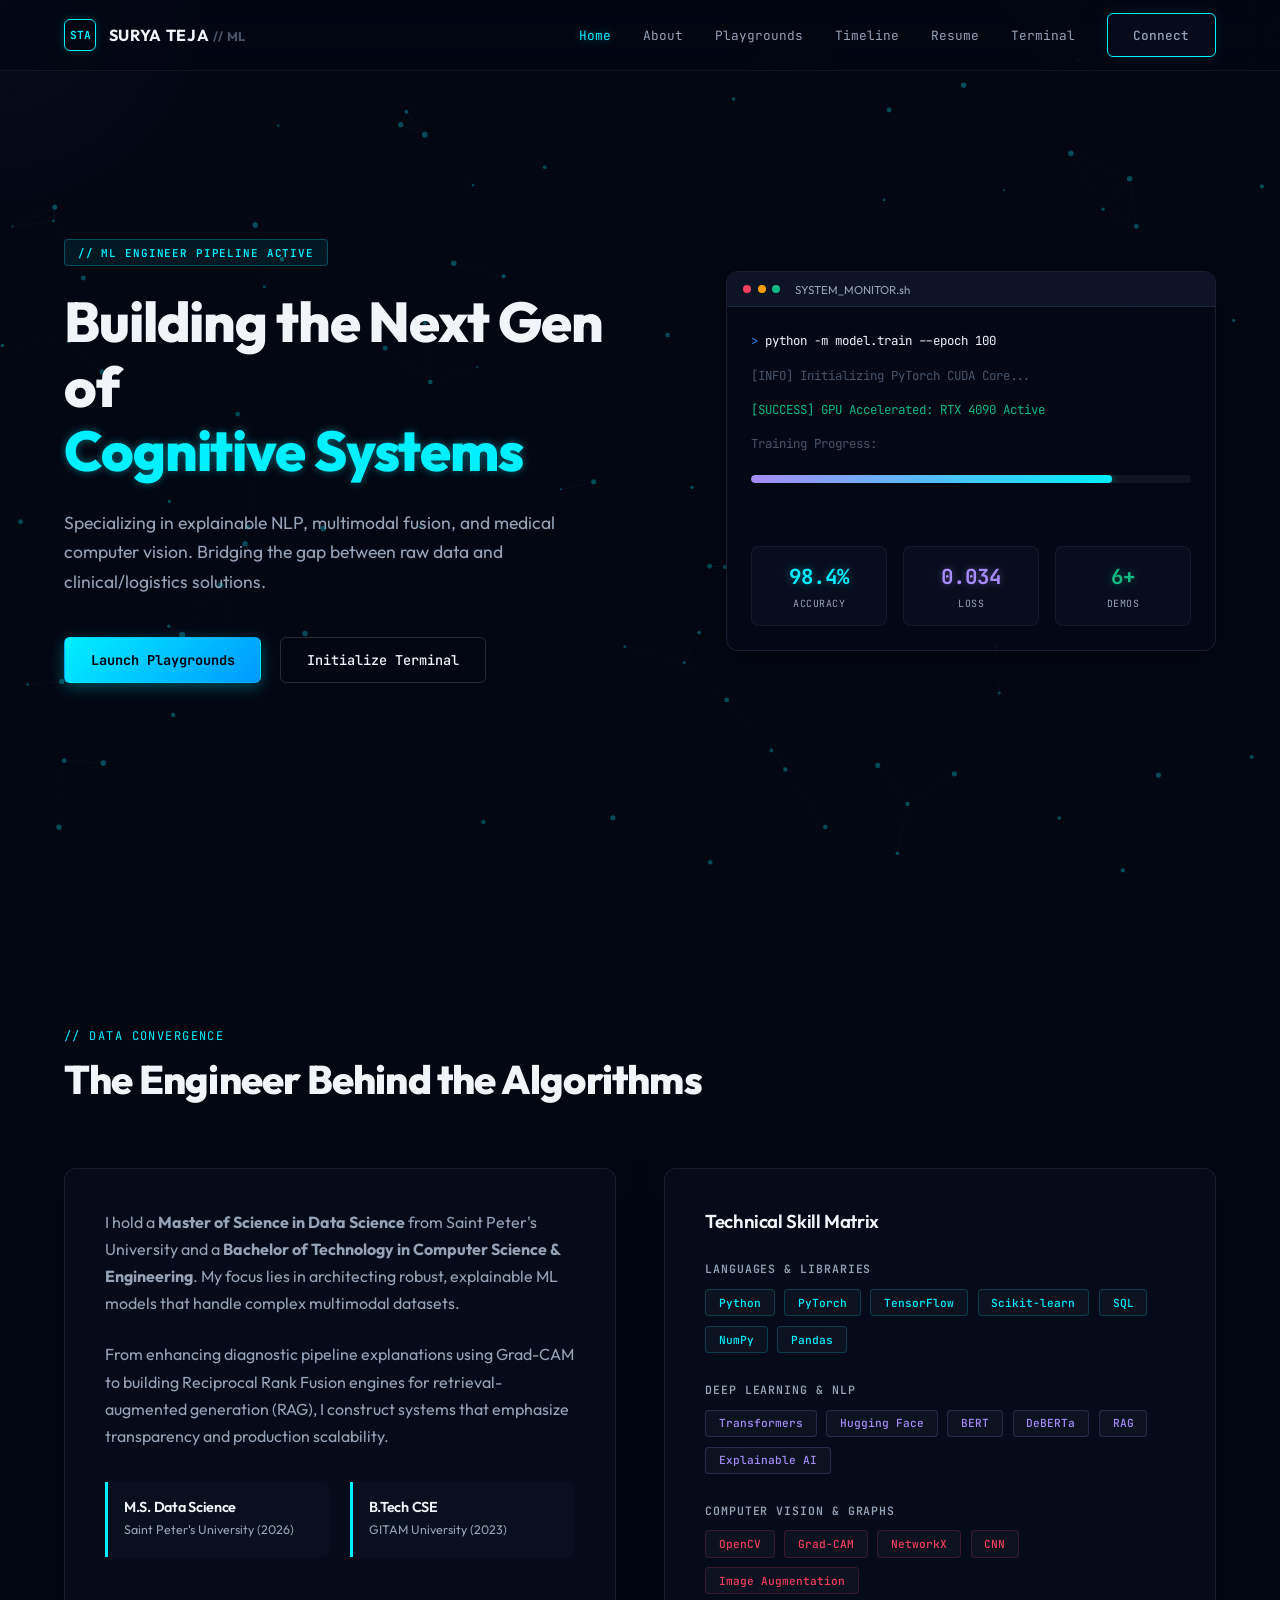
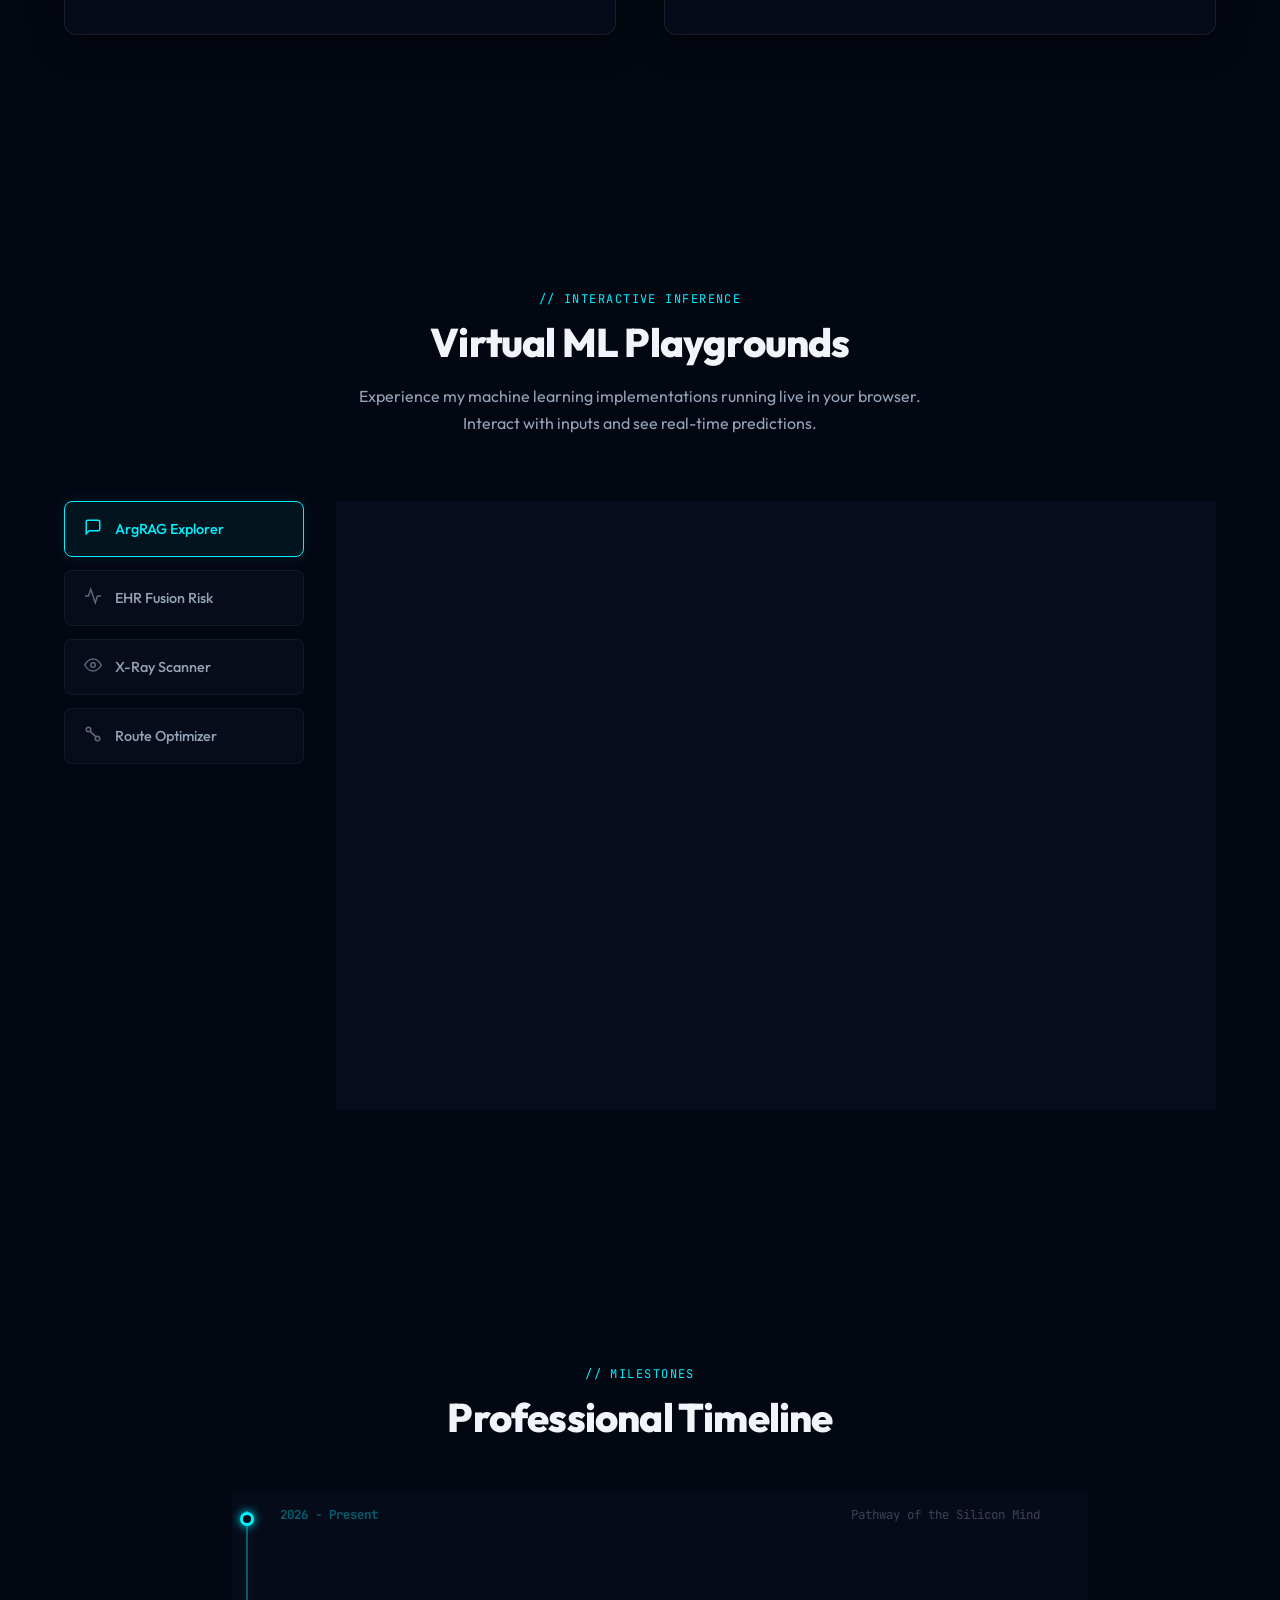
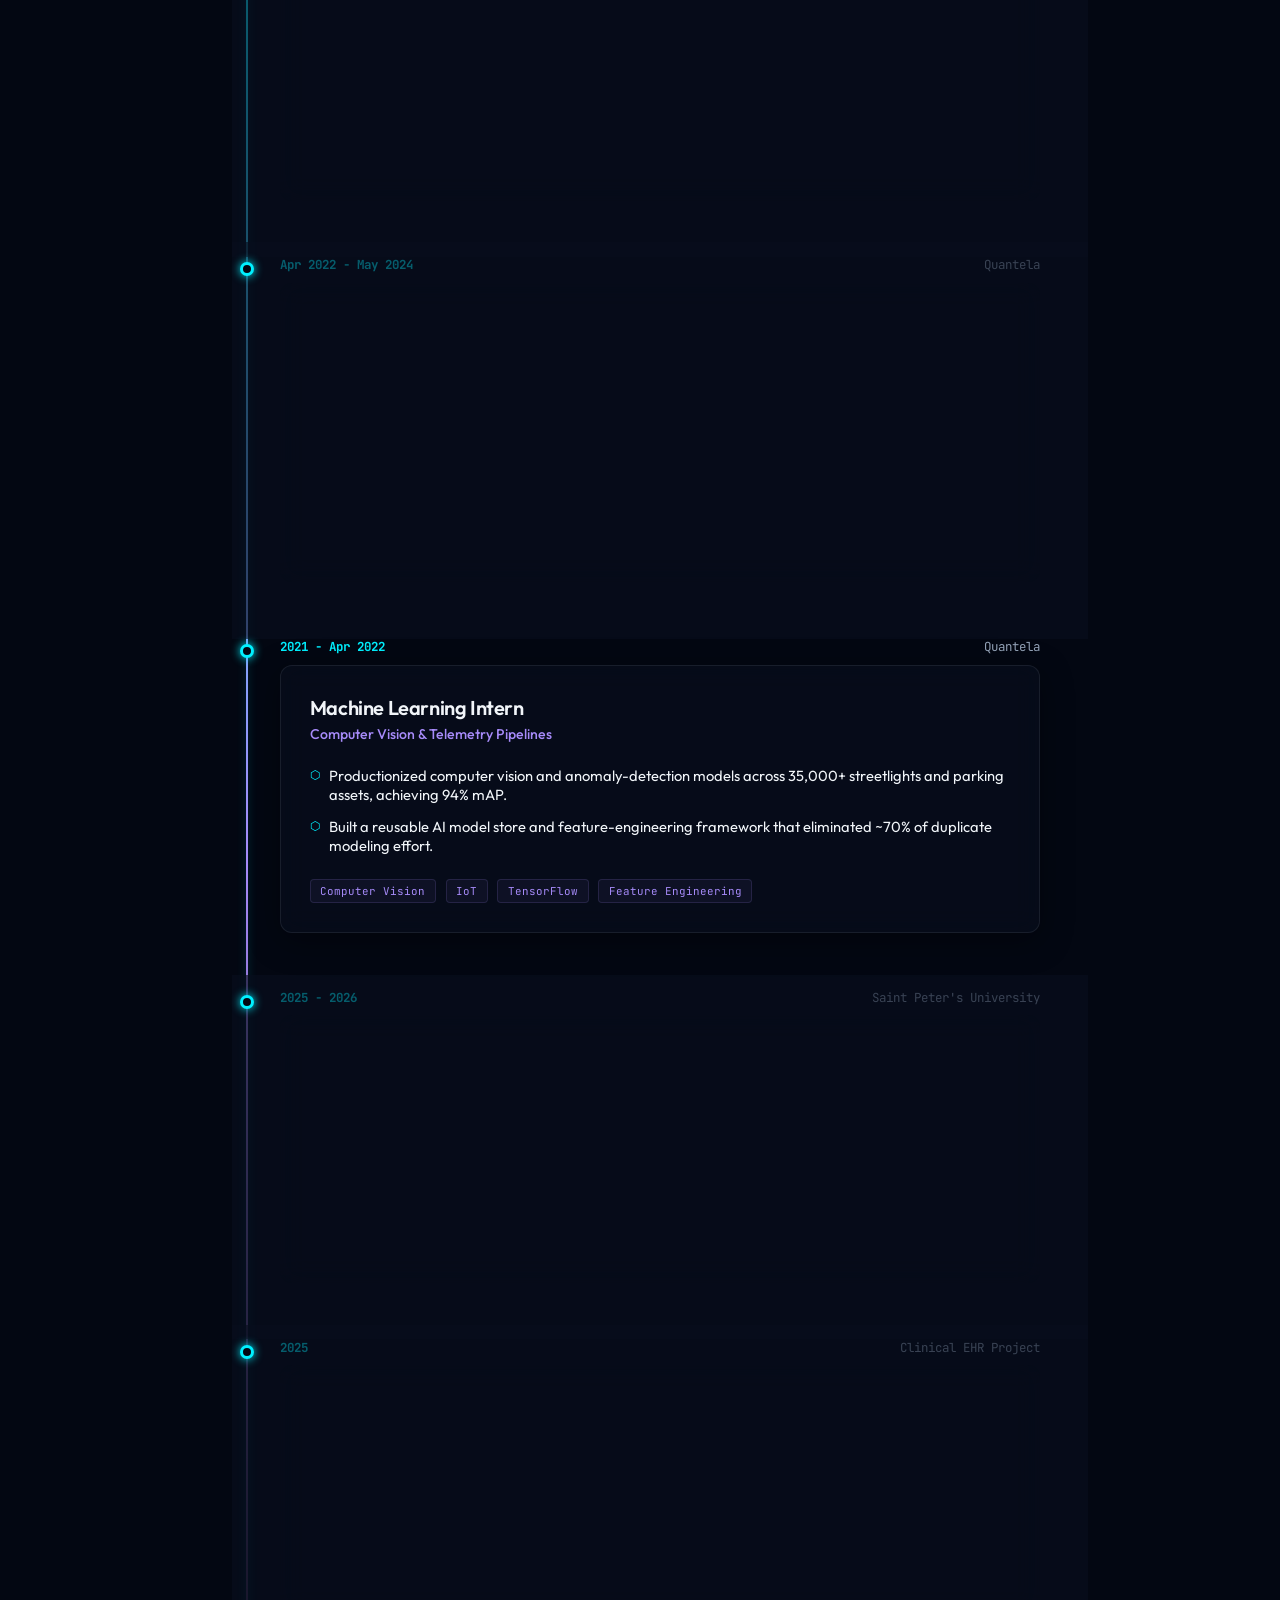
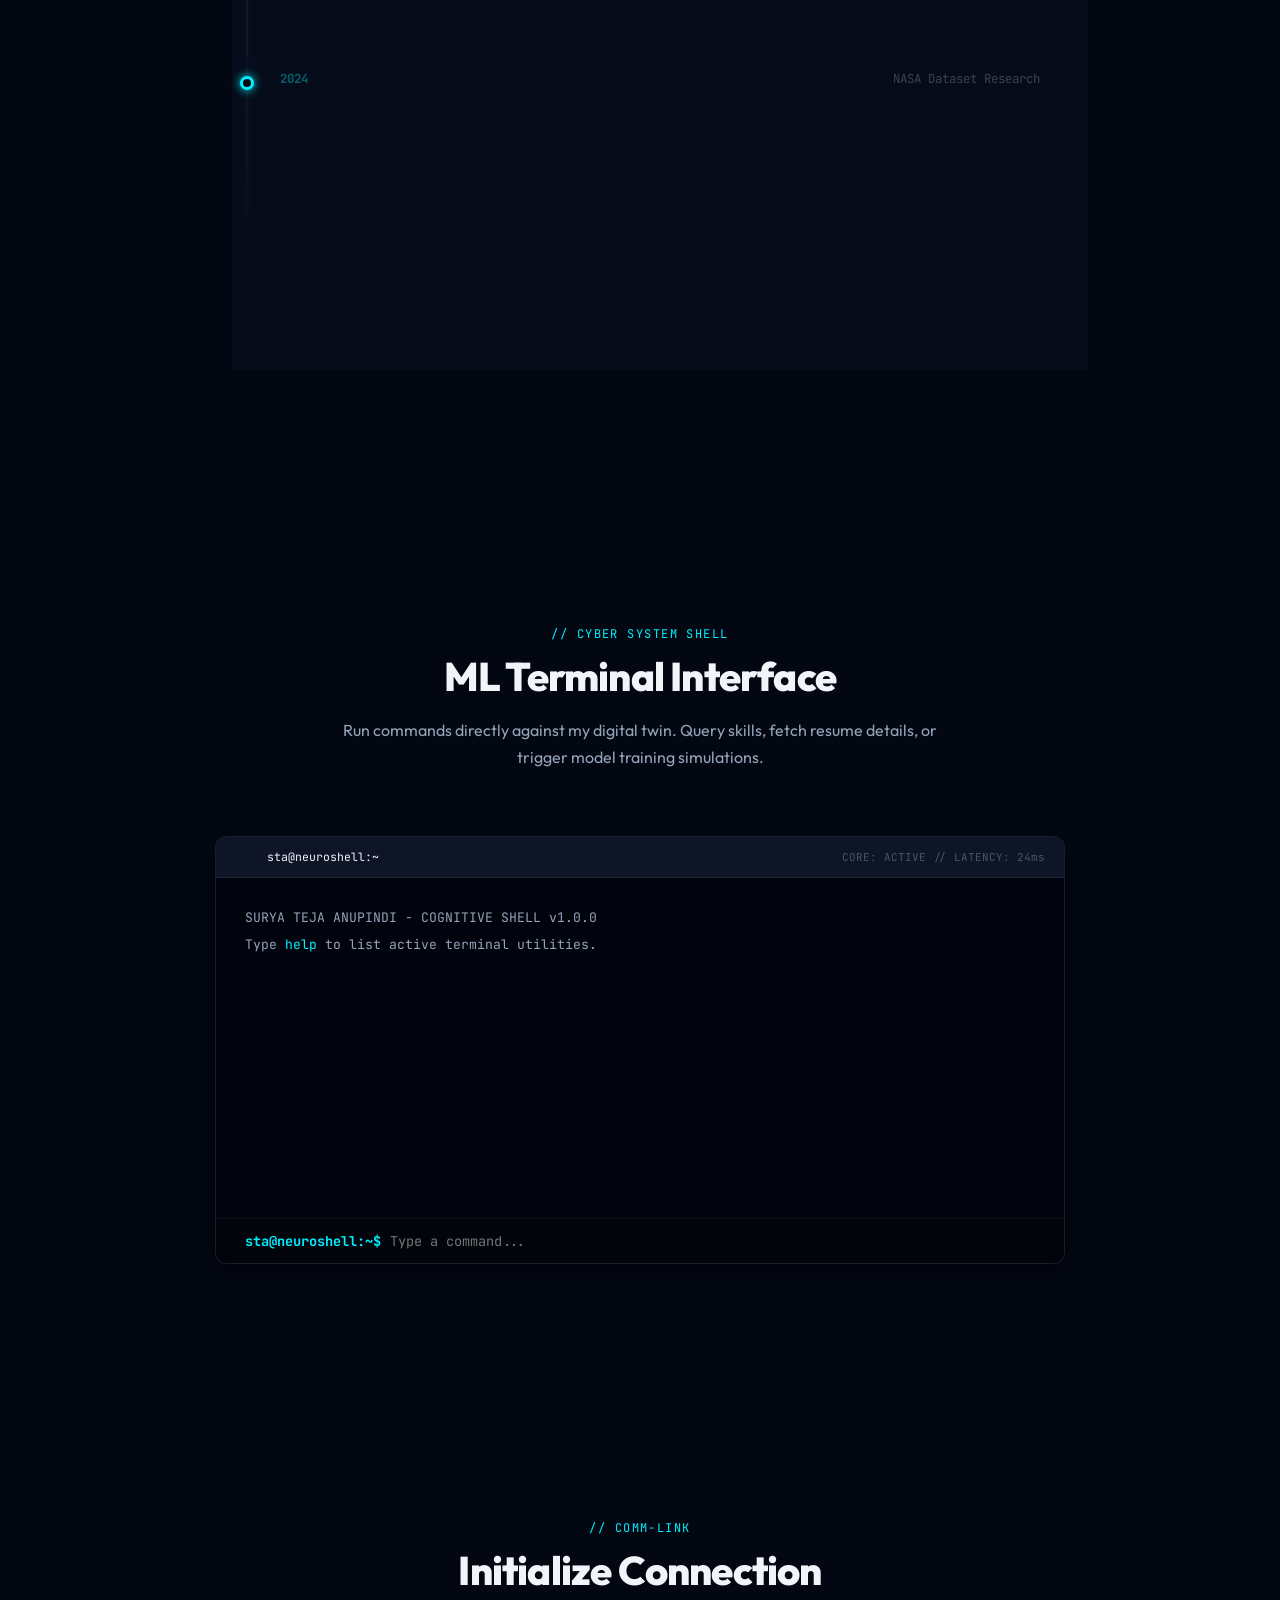
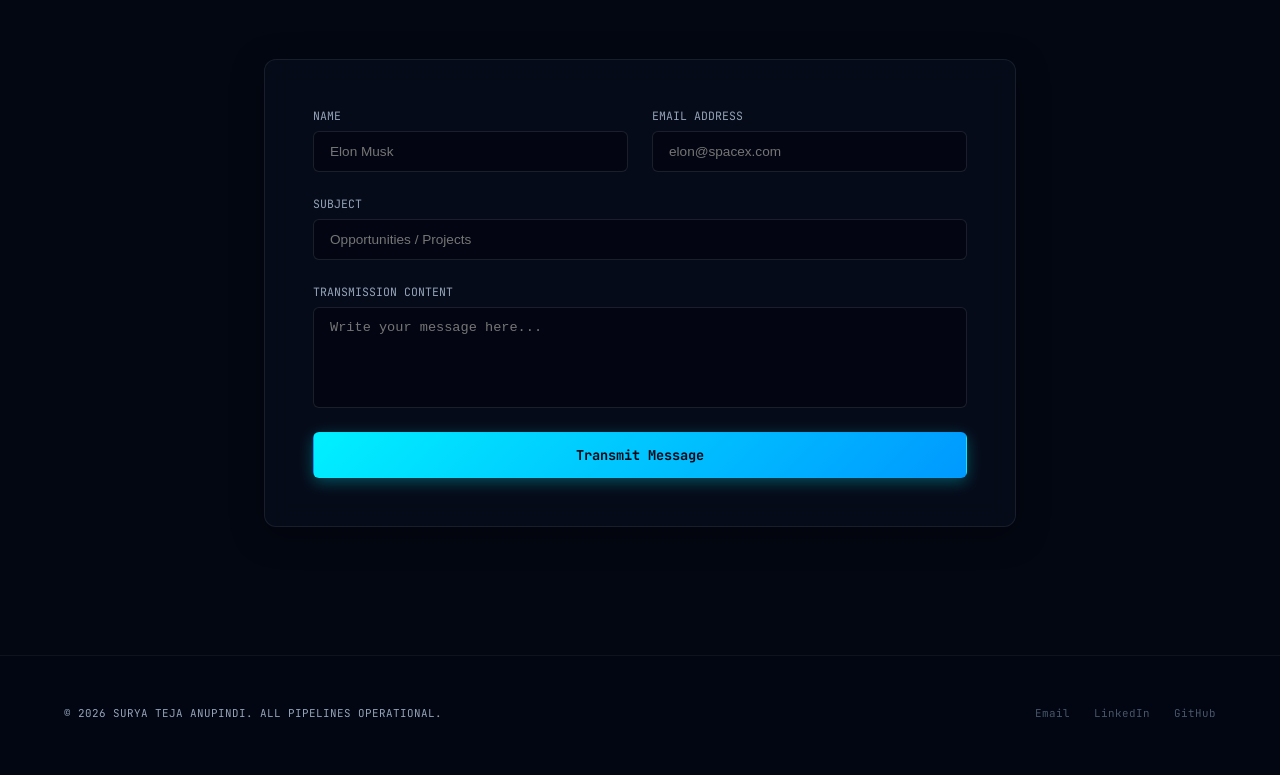
==== commit a3366402: "Update portfolio and resume with Sequence 9 climb and 2-page resume layout" ====
--- a/index.html
+++ b/index.html
@@ -31,6 +31,7 @@
                 <a href="#about">About</a>
                 <a href="#playgrounds">Playgrounds</a>
                 <a href="#experience">Timeline</a>
+                <a href="resume.html" target="_blank">Resume</a>
                 <a href="#terminal">Terminal</a>
                 <a href="#contact" class="btn-glow">Connect</a>
             </nav>
@@ -420,8 +421,78 @@
                 </div>
 
                 <div class="timeline">
+                    <!-- Event 0 -->
+                    <div class="timeline-item" data-timeline="0">
+                        <div class="timeline-dot"></div>
+                        <div class="timeline-header font-mono">
+                            <span class="timeline-date">2026 - Present</span>
+                            <span class="timeline-company">Pathway of the Silicon Mind</span>
+                        </div>
+                        <div class="timeline-body hud-panel glass-card">
+                            <h3>Agentic Ascension Journey</h3>
+                            <p class="role-desc">Continuous Specialized AI Development (Sequence 8)</p>
+                            <ul class="timeline-bullets">
+                                <li><strong>Sequence 9: The Coder (Completed)</strong>: Mastered foundational Python automation, building directory organizers, grades processors, and transactional ledger apps.</li>
+                                <li><strong>Sequence 8: The Data Sculptor (In Progress)</strong>: Focussing on high-dimensional vectors, matrices, partial derivatives, and data exploratory pipelines (Pandas, NumPy, Seaborn).</li>
+                            </ul>
+                            <div class="tech-row">
+                                <span class="badge">Python</span>
+                                <span class="badge">NumPy</span>
+                                <span class="badge">Pandas</span>
+                                <span class="badge">Automation</span>
+                            </div>
+                        </div>
+                    </div>
+
                     <!-- Event 1 -->
                     <div class="timeline-item" data-timeline="1">
+                        <div class="timeline-dot"></div>
+                        <div class="timeline-header font-mono">
+                            <span class="timeline-date">Apr 2022 - May 2024</span>
+                            <span class="timeline-company">Quantela</span>
+                        </div>
+                        <div class="timeline-body hud-panel glass-card">
+                            <h3>Machine Learning Engineer</h3>
+                            <p class="role-desc">Outcomes Platform for Smart Cities & IoT</p>
+                            <ul class="timeline-bullets">
+                                <li>Architected end-to-end MLOps pipelines on AWS/GCP, reducing model deployment time from 6 weeks to under 48 hours and cutting batch training cost by ~45%.</li>
+                                <li>Pioneered an LLM-powered citizen-service automation workflow resolving 89% of 40K+ monthly queries in under 30 seconds.</li>
+                                <li>Established model governance (drift detection, SHAP explainability, A/B testing) aligned to CMMI Level 5.</li>
+                            </ul>
+                            <div class="tech-row">
+                                <span class="badge">AWS/GCP</span>
+                                <span class="badge">MLOps</span>
+                                <span class="badge">LLMs</span>
+                                <span class="badge">PyTorch</span>
+                            </div>
+                        </div>
+                    </div>
+
+                    <!-- Event 2 -->
+                    <div class="timeline-item" data-timeline="2">
+                        <div class="timeline-dot"></div>
+                        <div class="timeline-header font-mono">
+                            <span class="timeline-date">2021 - Apr 2022</span>
+                            <span class="timeline-company">Quantela</span>
+                        </div>
+                        <div class="timeline-body hud-panel glass-card">
+                            <h3>Machine Learning Intern</h3>
+                            <p class="role-desc">Computer Vision & Telemetry Pipelines</p>
+                            <ul class="timeline-bullets">
+                                <li>Productionized computer vision and anomaly-detection models across 35,000+ streetlights and parking assets, achieving 94% mAP.</li>
+                                <li>Built a reusable AI model store and feature-engineering framework that eliminated ~70% of duplicate modeling effort.</li>
+                            </ul>
+                            <div class="tech-row">
+                                <span class="badge">Computer Vision</span>
+                                <span class="badge">IoT</span>
+                                <span class="badge">TensorFlow</span>
+                                <span class="badge">Feature Engineering</span>
+                            </div>
+                        </div>
+                    </div>
+
+                    <!-- Event 3 -->
+                    <div class="timeline-item" data-timeline="3">
                         <div class="timeline-dot"></div>
                         <div class="timeline-header font-mono">
                             <span class="timeline-date">2025 - 2026</span>
@@ -443,8 +514,8 @@
                         </div>
                     </div>
 
-                    <!-- Event 2 -->
-                    <div class="timeline-item" data-timeline="2">
+                    <!-- Event 4 -->
+                    <div class="timeline-item" data-timeline="4">
                         <div class="timeline-dot"></div>
                         <div class="timeline-header font-mono">
                             <span class="timeline-date">2025</span>
@@ -466,8 +537,8 @@
                         </div>
                     </div>
 
-                    <!-- Event 3 -->
-                    <div class="timeline-item" data-timeline="3">
+                    <!-- Event 5 -->
+                    <div class="timeline-item" data-timeline="5">
                         <div class="timeline-dot"></div>
                         <div class="timeline-header font-mono">
                             <span class="timeline-date">2024</span>
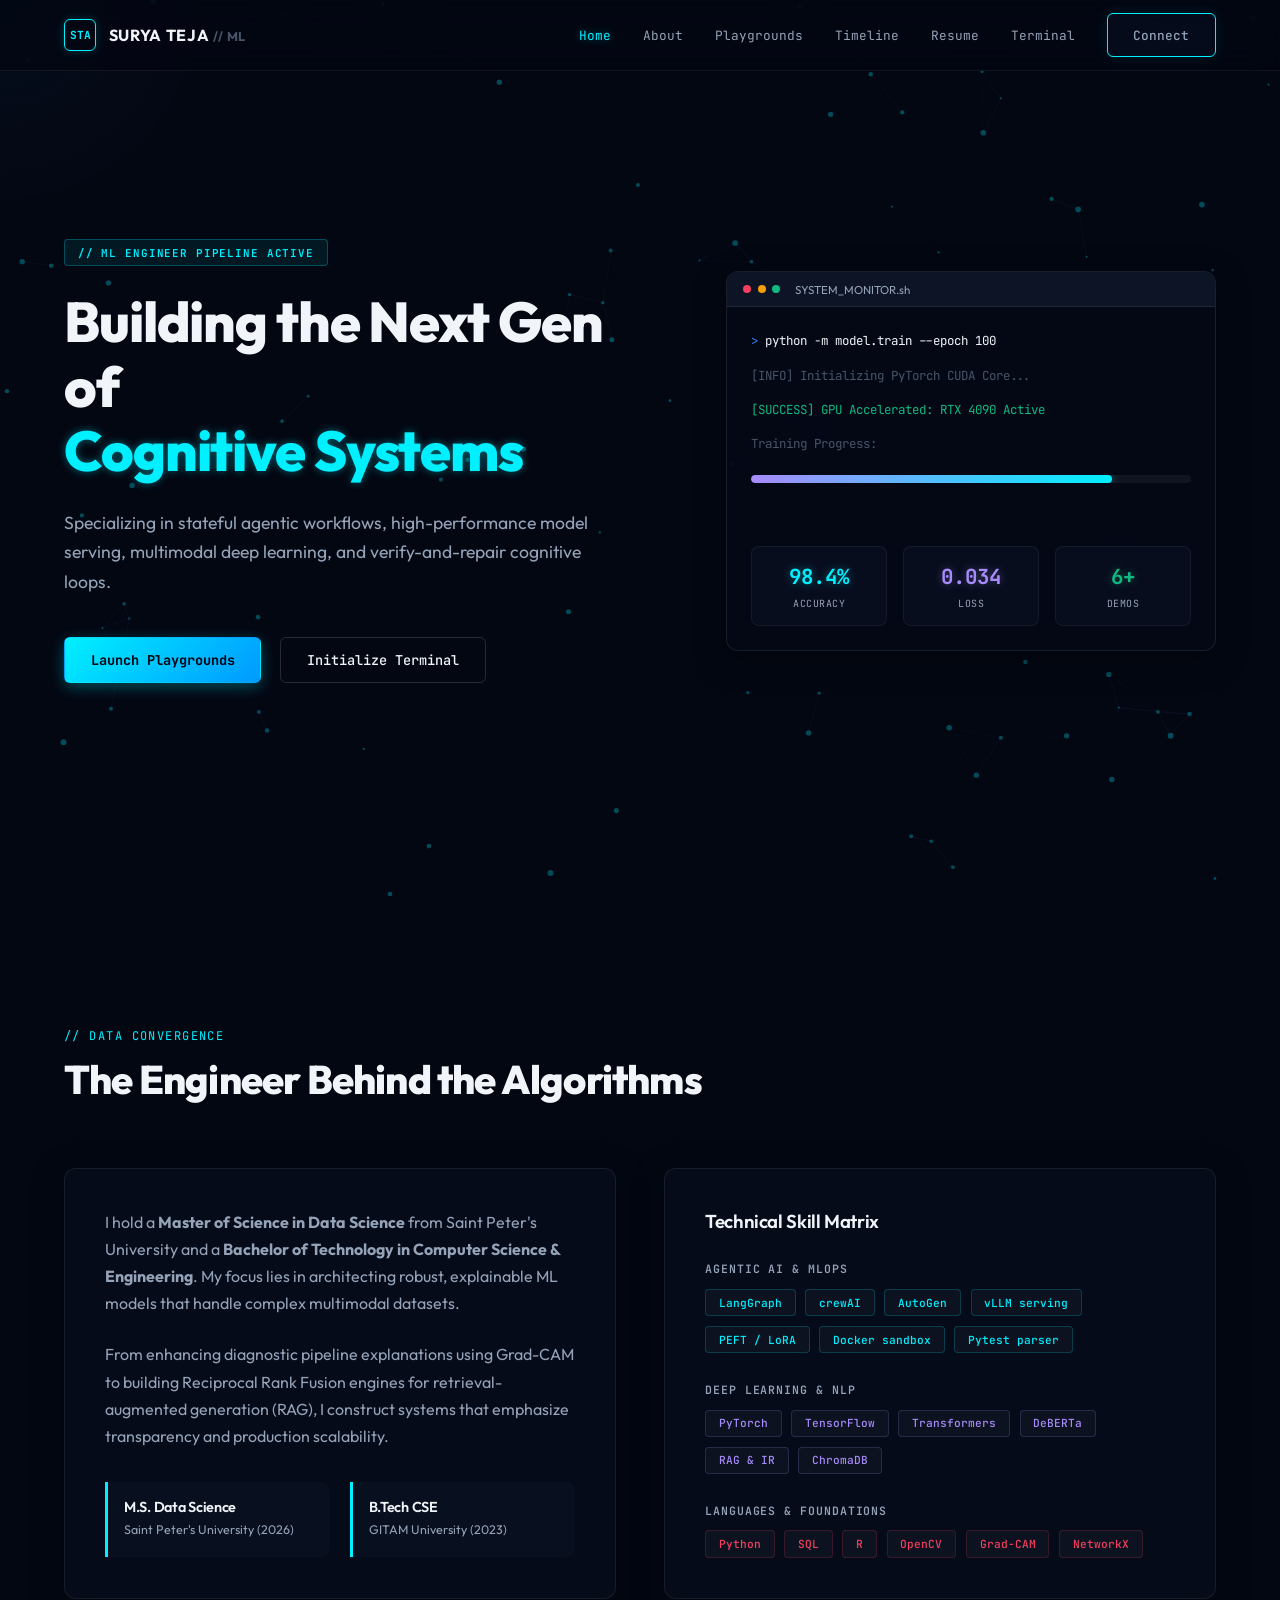
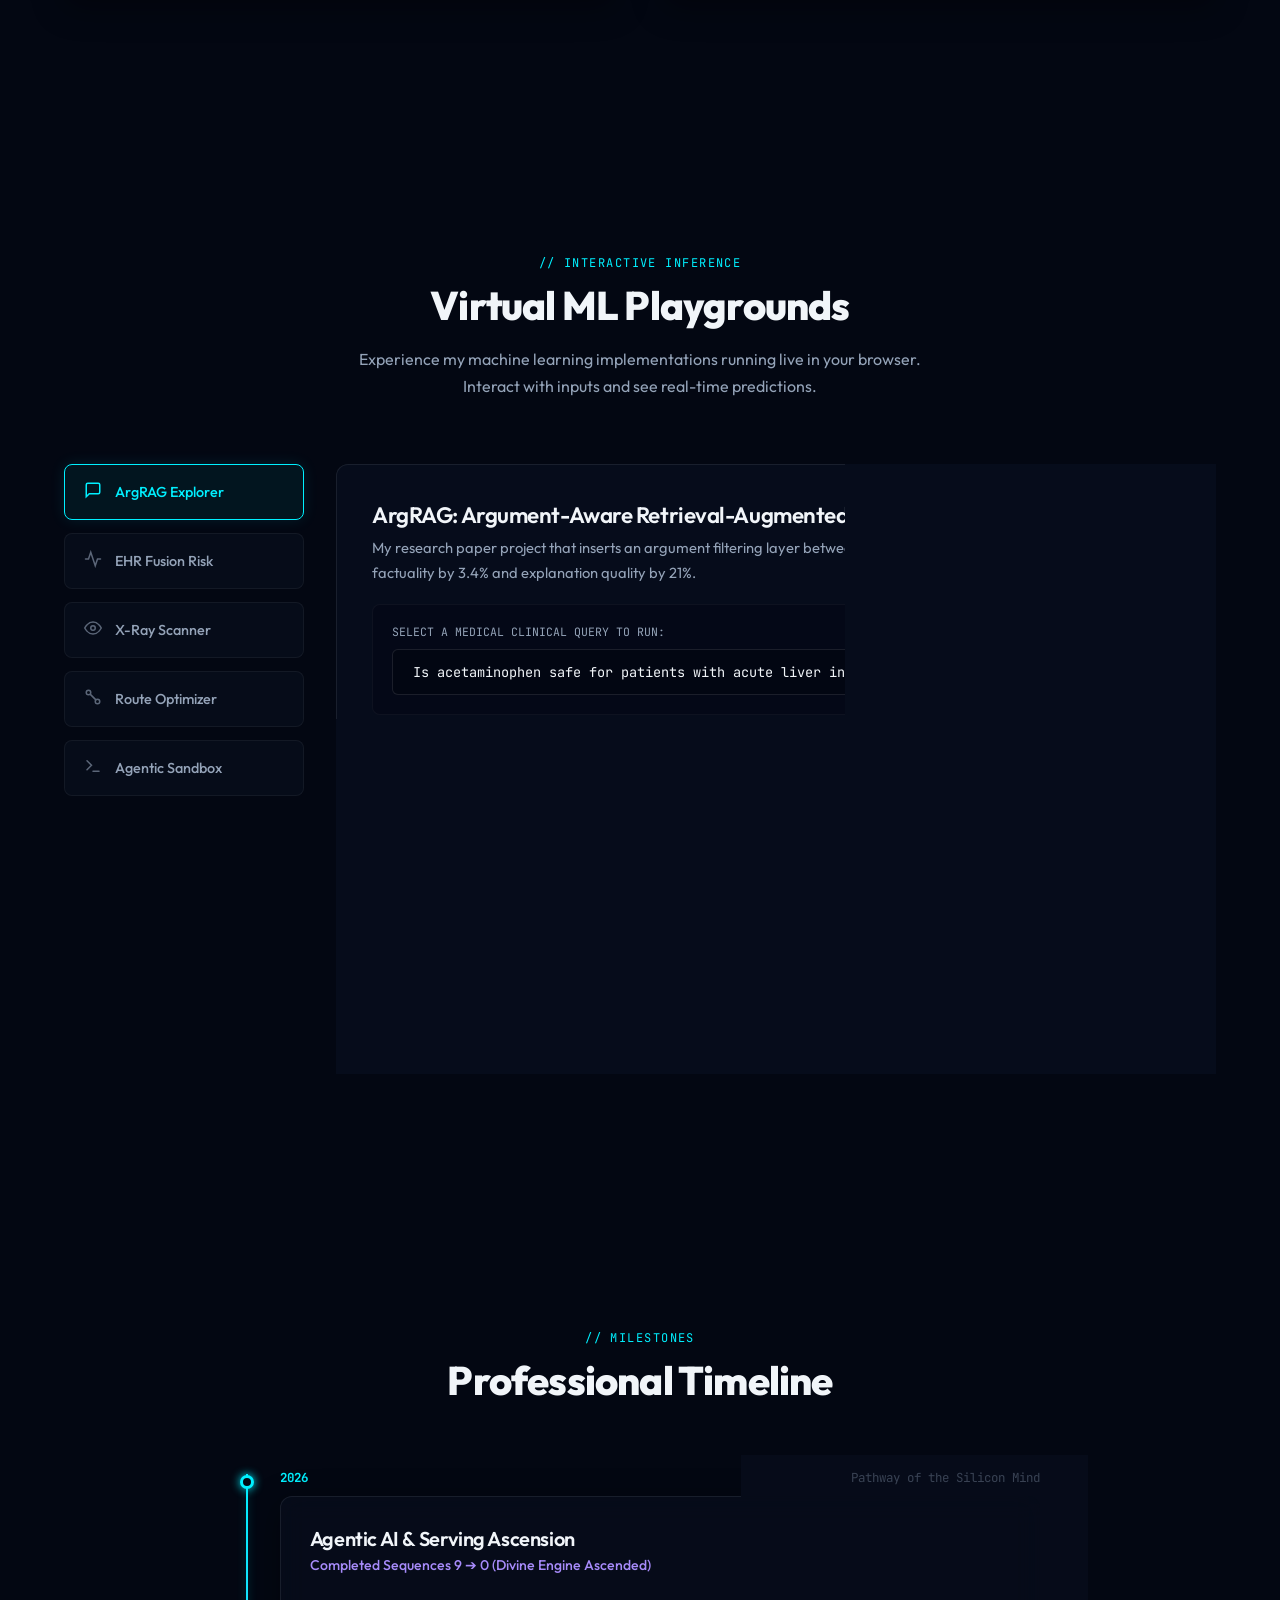
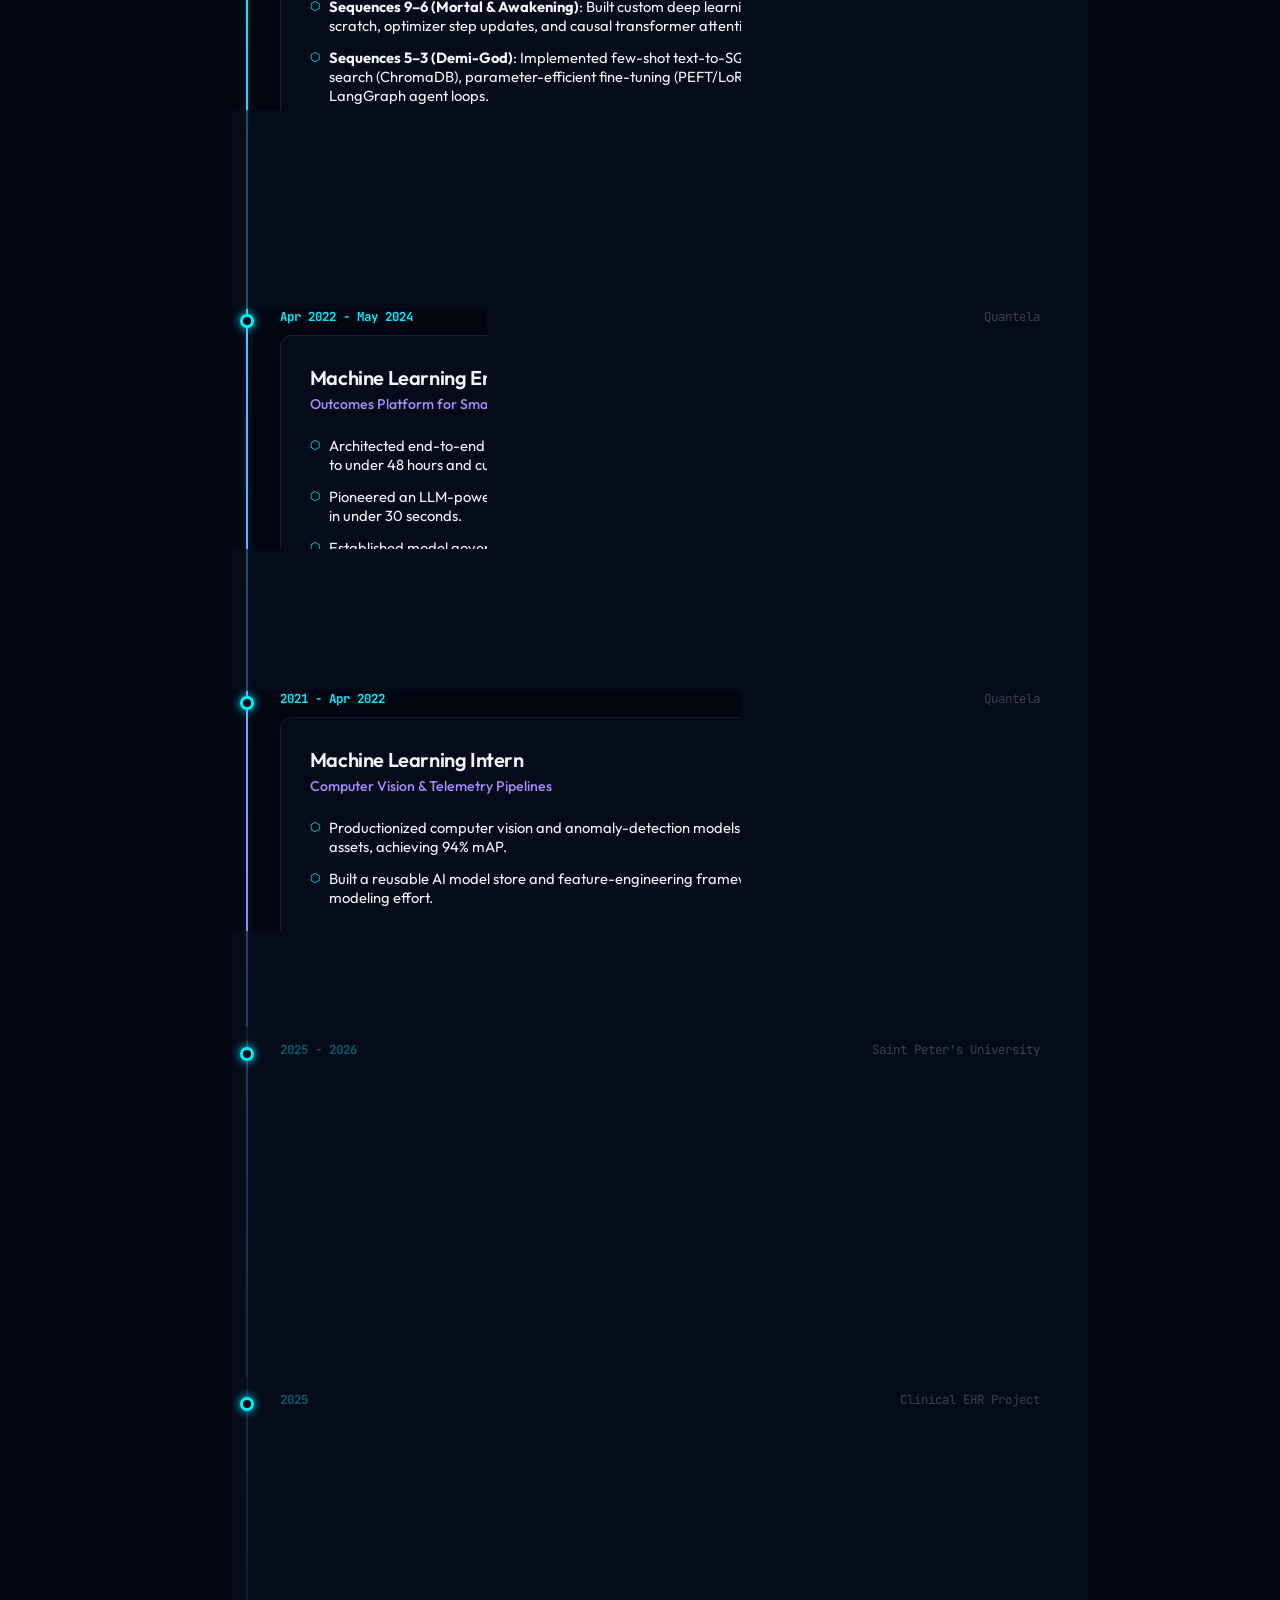
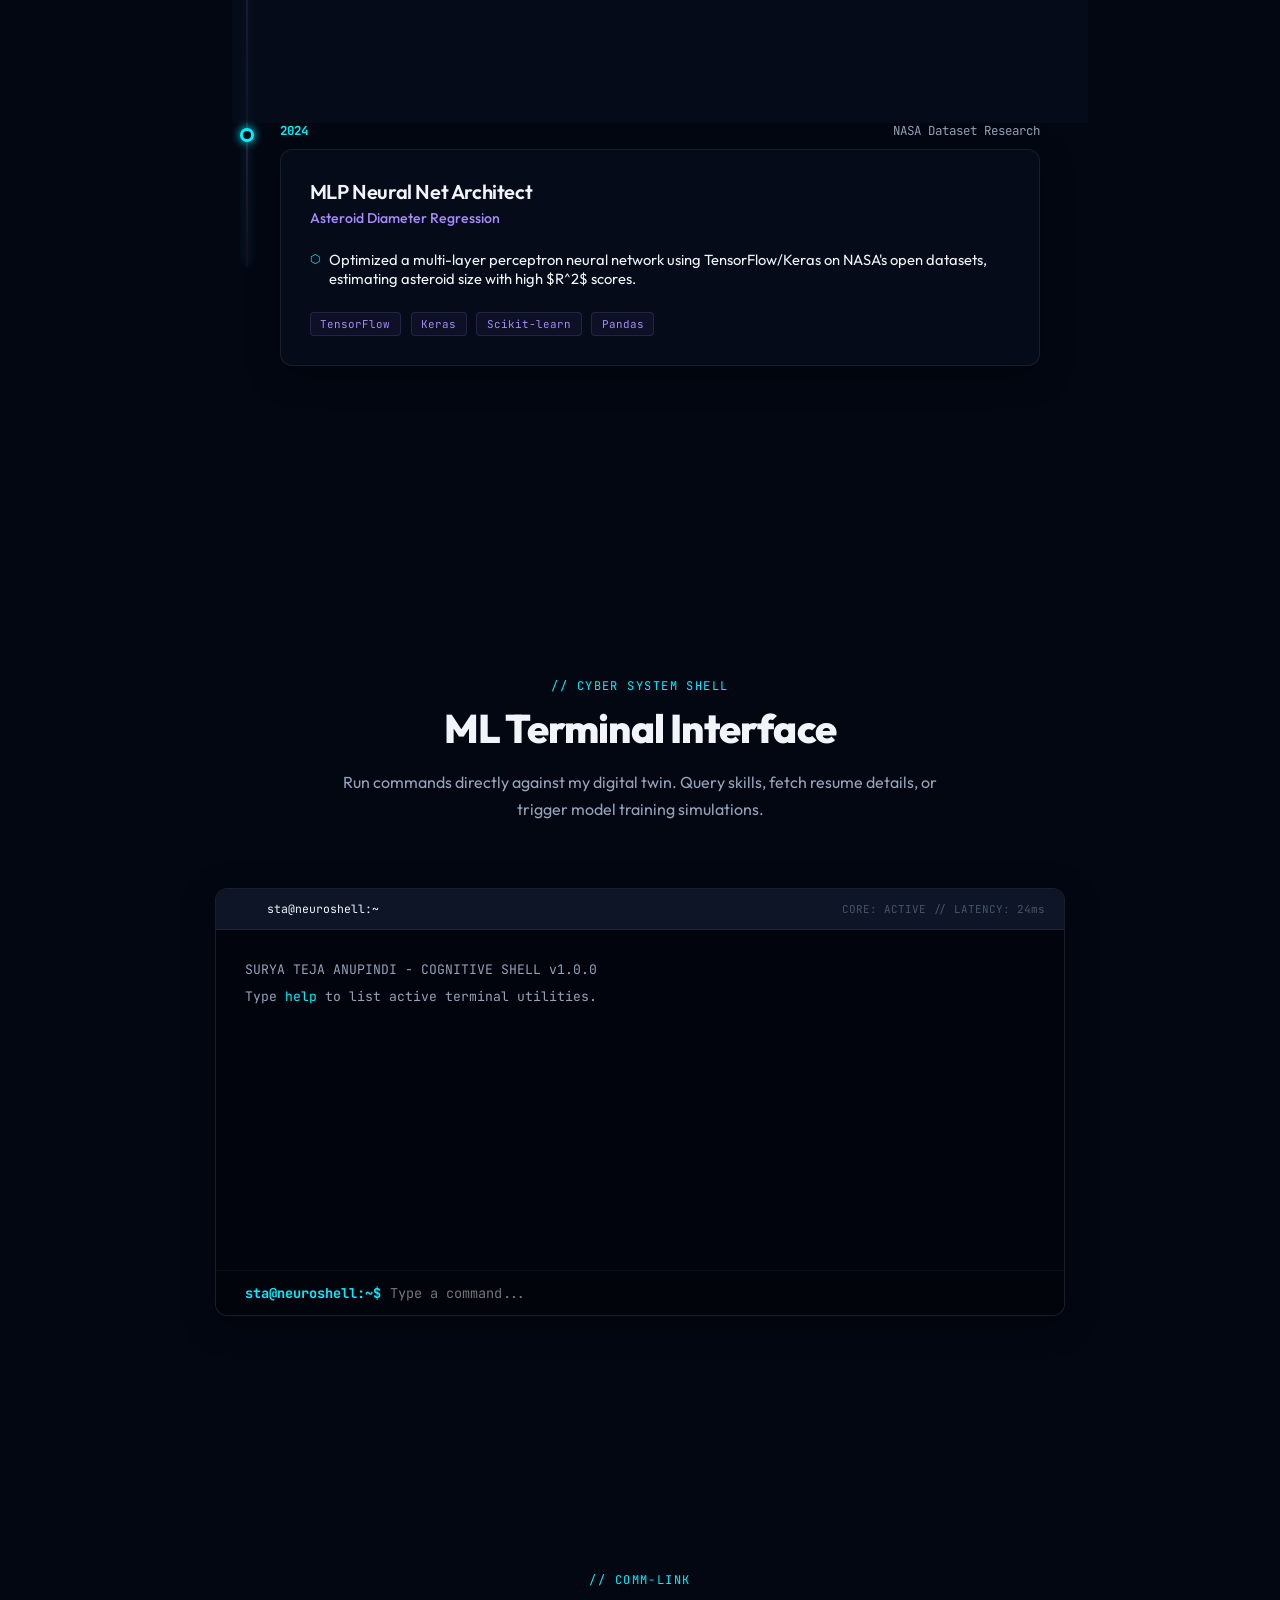
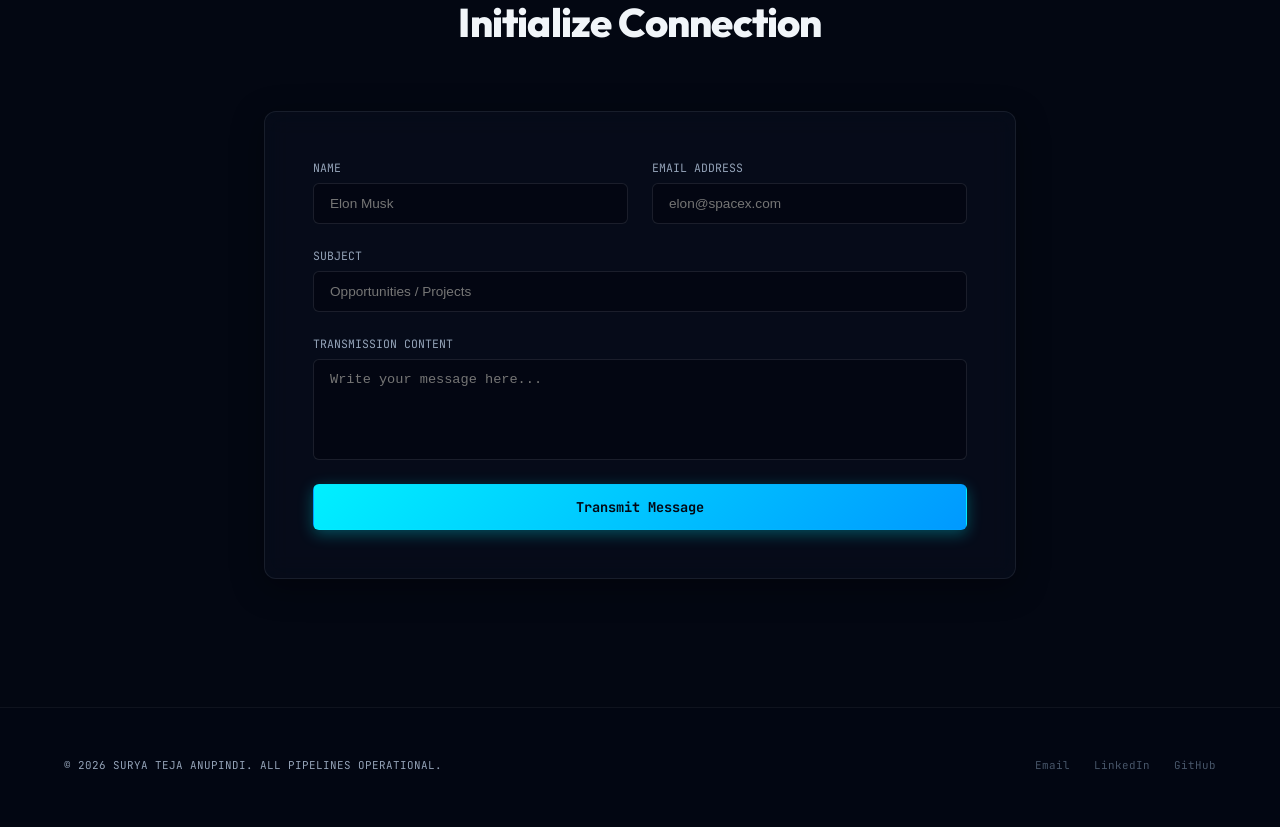
==== commit 940df99b: "Update portfolio with Pathway of the Silicon Mind project, agentic sandbox playground, new skills, a" ====
--- a/index.html
+++ b/index.html
@@ -54,7 +54,7 @@
                         <span class="text-glow">Cognitive Systems</span>
                     </h1>
                     <p class="hero-subtitle">
-                        Specializing in explainable NLP, multimodal fusion, and medical computer vision. Bridging the gap between raw data and clinical/logistics solutions.
+                        Specializing in stateful agentic workflows, high-performance model serving, multimodal deep learning, and verify-and-repair cognitive loops.
                     </p>
                     <div class="hero-cta-group">
                         <a href="#playgrounds" class="btn-primary">Launch Playgrounds</a>
@@ -127,36 +127,37 @@
                     <div class="skills-card hud-panel glass-card">
                         <h3 class="card-title">Technical Skill Matrix</h3>
                         <div class="skills-category">
-                            <h4>Languages & Libraries</h4>
+                            <h4>Agentic AI & MLOps</h4>
                             <div class="skills-tags">
-                                <span class="tag tag-cyan">Python</span>
-                                <span class="tag tag-cyan">PyTorch</span>
-                                <span class="tag tag-cyan">TensorFlow</span>
-                                <span class="tag tag-cyan">Scikit-learn</span>
-                                <span class="tag tag-cyan">SQL</span>
-                                <span class="tag tag-cyan">NumPy</span>
-                                <span class="tag tag-cyan">Pandas</span>
+                                <span class="tag tag-cyan">LangGraph</span>
+                                <span class="tag tag-cyan">crewAI</span>
+                                <span class="tag tag-cyan">AutoGen</span>
+                                <span class="tag tag-cyan">vLLM serving</span>
+                                <span class="tag tag-cyan">PEFT / LoRA</span>
+                                <span class="tag tag-cyan">Docker sandbox</span>
+                                <span class="tag tag-cyan">Pytest parser</span>
                             </div>
                         </div>
                         <div class="skills-category">
                             <h4>Deep Learning & NLP</h4>
                             <div class="skills-tags">
+                                <span class="tag tag-violet">PyTorch</span>
+                                <span class="tag tag-violet">TensorFlow</span>
                                 <span class="tag tag-violet">Transformers</span>
-                                <span class="tag tag-violet">Hugging Face</span>
-                                <span class="tag tag-violet">BERT</span>
                                 <span class="tag tag-violet">DeBERTa</span>
-                                <span class="tag tag-violet">RAG</span>
-                                <span class="tag tag-violet">Explainable AI</span>
+                                <span class="tag tag-violet">RAG & IR</span>
+                                <span class="tag tag-violet">ChromaDB</span>
                             </div>
                         </div>
                         <div class="skills-category">
-                            <h4>Computer Vision & Graphs</h4>
+                            <h4>Languages & Foundations</h4>
                             <div class="skills-tags">
+                                <span class="tag tag-rose">Python</span>
+                                <span class="tag tag-rose">SQL</span>
+                                <span class="tag tag-rose">R</span>
                                 <span class="tag tag-rose">OpenCV</span>
                                 <span class="tag tag-rose">Grad-CAM</span>
                                 <span class="tag tag-rose">NetworkX</span>
-                                <span class="tag tag-rose">CNN</span>
-                                <span class="tag tag-rose">Image Augmentation</span>
                             </div>
                         </div>
                     </div>
@@ -200,6 +201,12 @@
                             </span>
                             <span class="tab-label">Route Optimizer</span>
                         </button>
+                        <button class="pg-tab" data-pg="agentic">
+                            <span class="tab-icon">
+                                <svg width="18" height="18" viewBox="0 0 24 24" fill="none" stroke="currentColor" stroke-width="2" stroke-linecap="round"><polyline points="4 17 10 11 4 5"></polyline><line x1="12" y1="19" x2="20" y2="19"></line></svg>
+                            </span>
+                            <span class="tab-label">Agentic Sandbox</span>
+                        </button>
                     </div>
 
                     <!-- Playground Screen Content -->
@@ -404,6 +411,40 @@
                                             <li>Waiting for node placement...</li>
                                         </ul>
                                     </div>
+                            </div>
+                        </div>
+                        <!-- Play 5: Agentic Code Sandbox -->
+                        <div class="playground-content" id="pg-agentic">
+                            <div class="pg-info">
+                                <h3>Pathway of the Silicon Mind: Self-Correcting Agent Sandbox</h3>
+                                <p>Simulates an autonomous SWE agent loop executing inside a Docker container. Select a bug type, trigger the execution, and watch the agent capture the exception, prompt a repair model, patch the code, and verify it successfully.</p>
+                                <div class="query-selector">
+                                    <label for="agentic-bug-type">Select a deliberate bug injection:</label>
+                                    <div class="input-btn-group">
+                                        <select id="agentic-bug-type" class="form-input font-mono">
+                                            <option value="zero_div">ZeroDivisionError (denominator = 0)</option>
+                                            <option value="index_err">IndexError (list index out of range)</option>
+                                            <option value="type_err">TypeError (unsupported operand types)</option>
+                                        </select>
+                                        <button id="run-agentic-loop-btn" class="btn-primary">Trigger Agentic Loop</button>
+                                    </div>
+                                </div>
+                            </div>
+                            <div class="pg-columns-grid">
+                                <div class="xray-metrics glass-card font-mono" style="padding: 1.5rem; display: flex; flex-direction: column; min-height: 250px;">
+                                    <h4 style="margin-top: 0; border-bottom: 1px solid rgba(241, 245, 249, 0.08); padding-bottom: 0.5rem; color: var(--text-color);">// SOURCE_CODE_EDITOR</h4>
+                                    <pre id="sandbox-editor-content" style="flex-grow: 1; font-family: monospace; font-size: 11px; line-height: 1.5; color: var(--text-color); overflow-y: auto; white-space: pre-wrap; margin: 0; background: rgba(3, 7, 18, 0.5); padding: 1rem; border-radius: 4px; border: 1px solid rgba(241, 245, 249, 0.05); text-align: left;">def run_calculation():
+    numerator = 100
+    denominator = 0  # BUG: Division by zero
+    result = numerator / denominator
+    return result
+
+if __name__ == '__main__':
+    run_calculation()</pre>
+                                </div>
+                                <div class="xray-metrics glass-card font-mono" style="padding: 1.5rem; display: flex; flex-direction: column; min-height: 250px;">
+                                    <h4 style="margin-top: 0; border-bottom: 1px solid rgba(241, 245, 249, 0.08); padding-bottom: 0.5rem; color: var(--text-color);">// DOCKER_SANDBOX_OUTPUT</h4>
+                                    <pre id="sandbox-console-output" style="flex-grow: 1; font-family: monospace; font-size: 11px; line-height: 1.5; color: var(--neon-cyan); overflow-y: auto; white-space: pre-wrap; margin: 0; background: #030712; padding: 1rem; border-radius: 4px; border: 1px solid rgba(241, 245, 249, 0.05); min-height: 180px; text-align: left;">Waiting for agentic loop initiation...</pre>
                                 </div>
                             </div>
                         </div>
@@ -425,21 +466,24 @@
                     <div class="timeline-item" data-timeline="0">
                         <div class="timeline-dot"></div>
                         <div class="timeline-header font-mono">
-                            <span class="timeline-date">2026 - Present</span>
+                            <span class="timeline-date">2026</span>
                             <span class="timeline-company">Pathway of the Silicon Mind</span>
                         </div>
                         <div class="timeline-body hud-panel glass-card">
-                            <h3>Agentic Ascension Journey</h3>
-                            <p class="role-desc">Continuous Specialized AI Development (Sequence 8)</p>
+                            <h3>Agentic AI & Serving Ascension</h3>
+                            <p class="role-desc">Completed Sequences 9 ➔ 0 (Divine Engine Ascended)</p>
                             <ul class="timeline-bullets">
-                                <li><strong>Sequence 9: The Coder (Completed)</strong>: Mastered foundational Python automation, building directory organizers, grades processors, and transactional ledger apps.</li>
-                                <li><strong>Sequence 8: The Data Sculptor (In Progress)</strong>: Focussing on high-dimensional vectors, matrices, partial derivatives, and data exploratory pipelines (Pandas, NumPy, Seaborn).</li>
+                                <li><strong>Sequences 9–6 (Mortal & Awakening)</strong>: Built custom deep learning training loops, backprop from scratch, optimizer step updates, and causal transformer attention calculators.</li>
+                                <li><strong>Sequences 5–3 (Demi-God)</strong>: Implemented few-shot text-to-SQL generation, local vector indexing search (ChromaDB), parameter-efficient fine-tuning (PEFT/LoRA) configurations, and stateful LangGraph agent loops.</li>
+                                <li><strong>Sequences 2–0 (Divine)</strong>: Developed multi-agent role-playing crews (crewAI/AutoGen), quantized serving servers (vLLM AWQ) with TTFT latency streams, Docker sandbox isolation runners, and autonomous self-repair SWE loops.</li>
                             </ul>
                             <div class="tech-row">
-                                <span class="badge">Python</span>
-                                <span class="badge">NumPy</span>
-                                <span class="badge">Pandas</span>
-                                <span class="badge">Automation</span>
+                                <span class="badge">LangGraph</span>
+                                <span class="badge">crewAI</span>
+                                <span class="badge">vLLM</span>
+                                <span class="badge">LoRA</span>
+                                <span class="badge">Docker</span>
+                                <span class="badge">PyTorch</span>
                             </div>
                         </div>
                     </div>
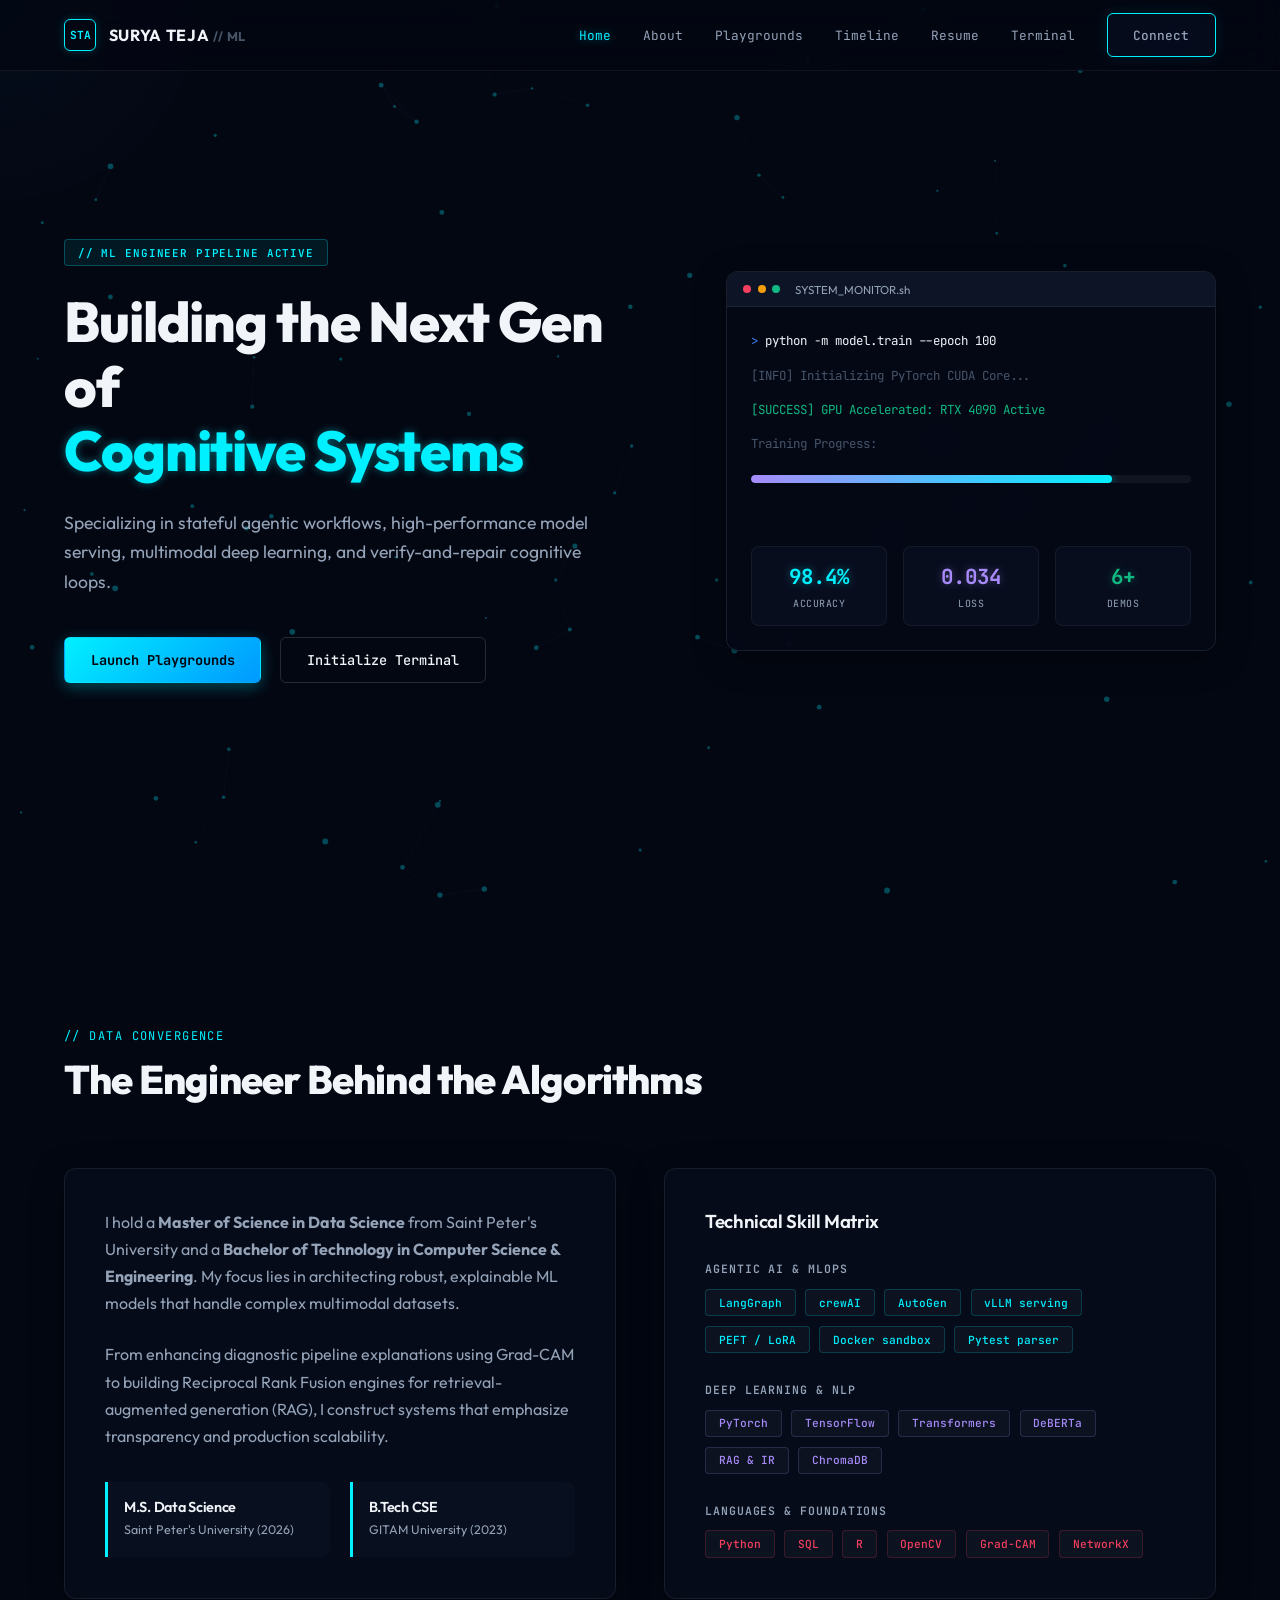
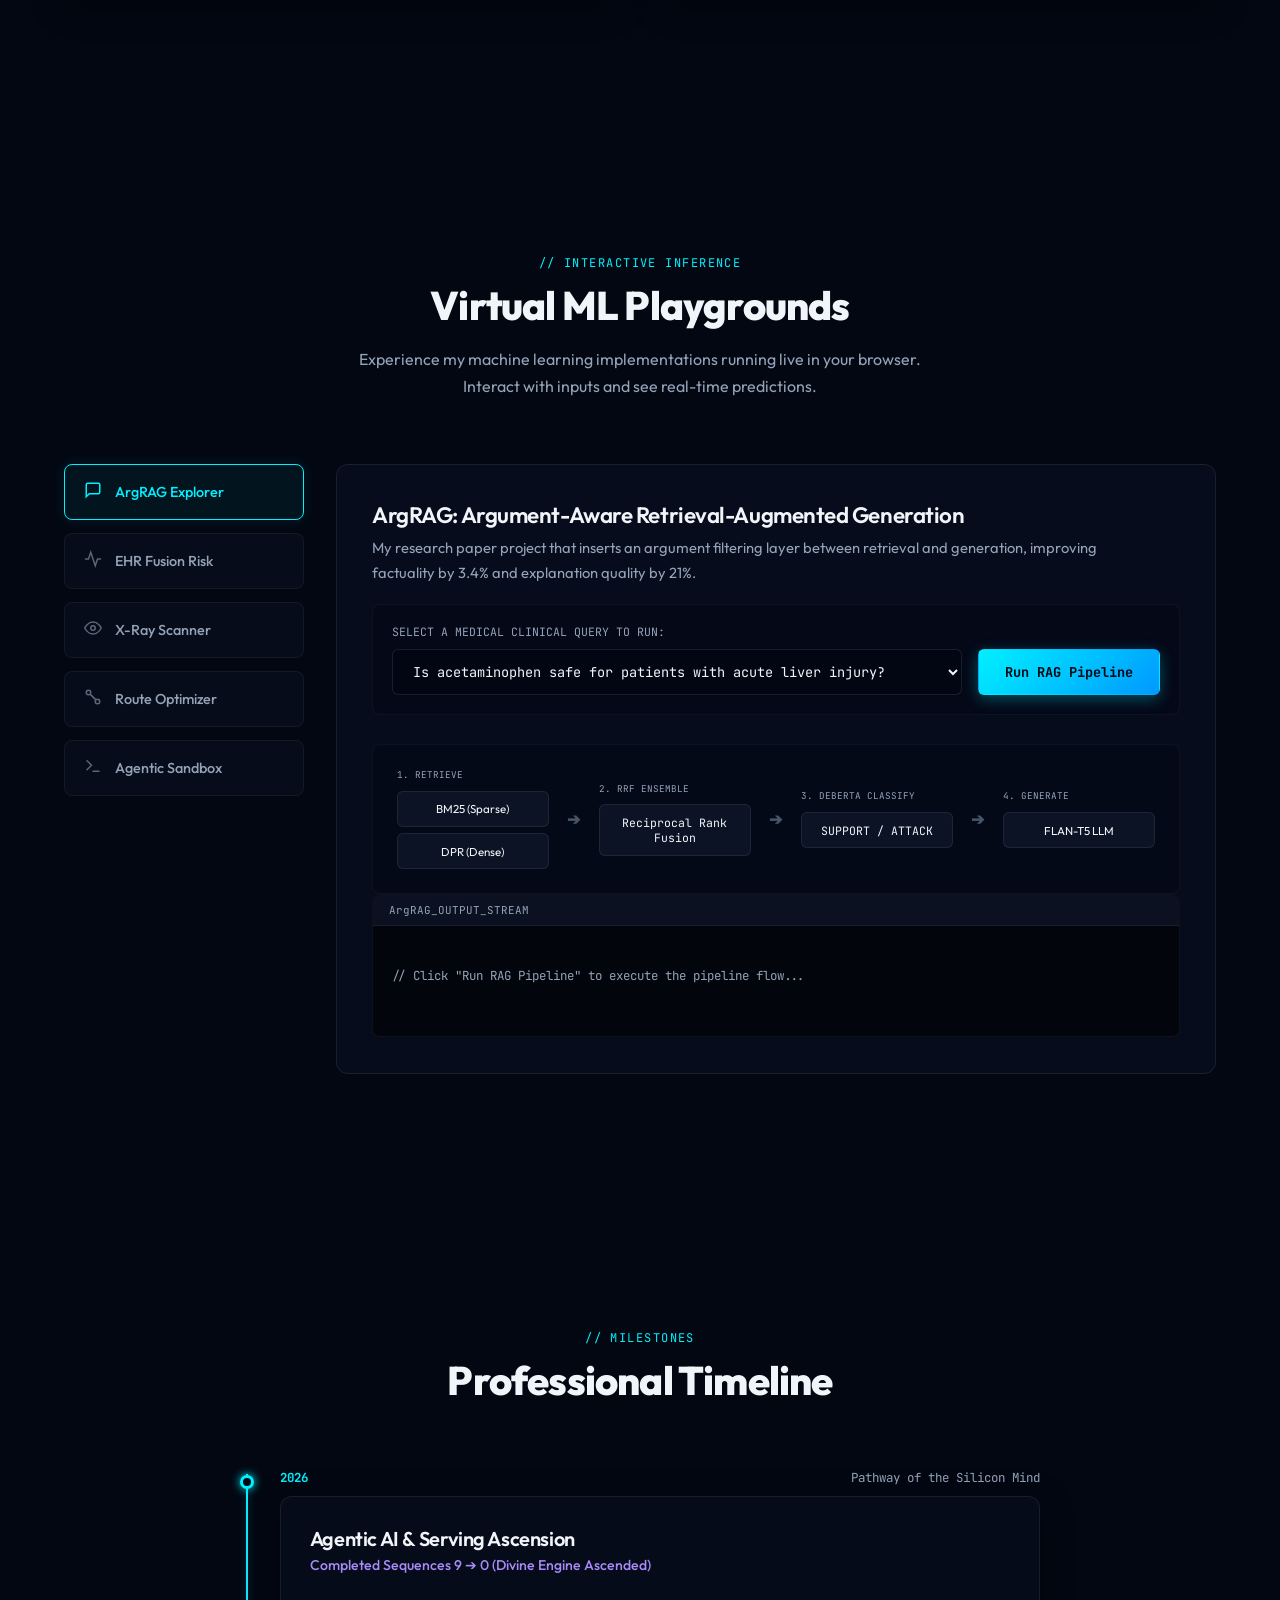
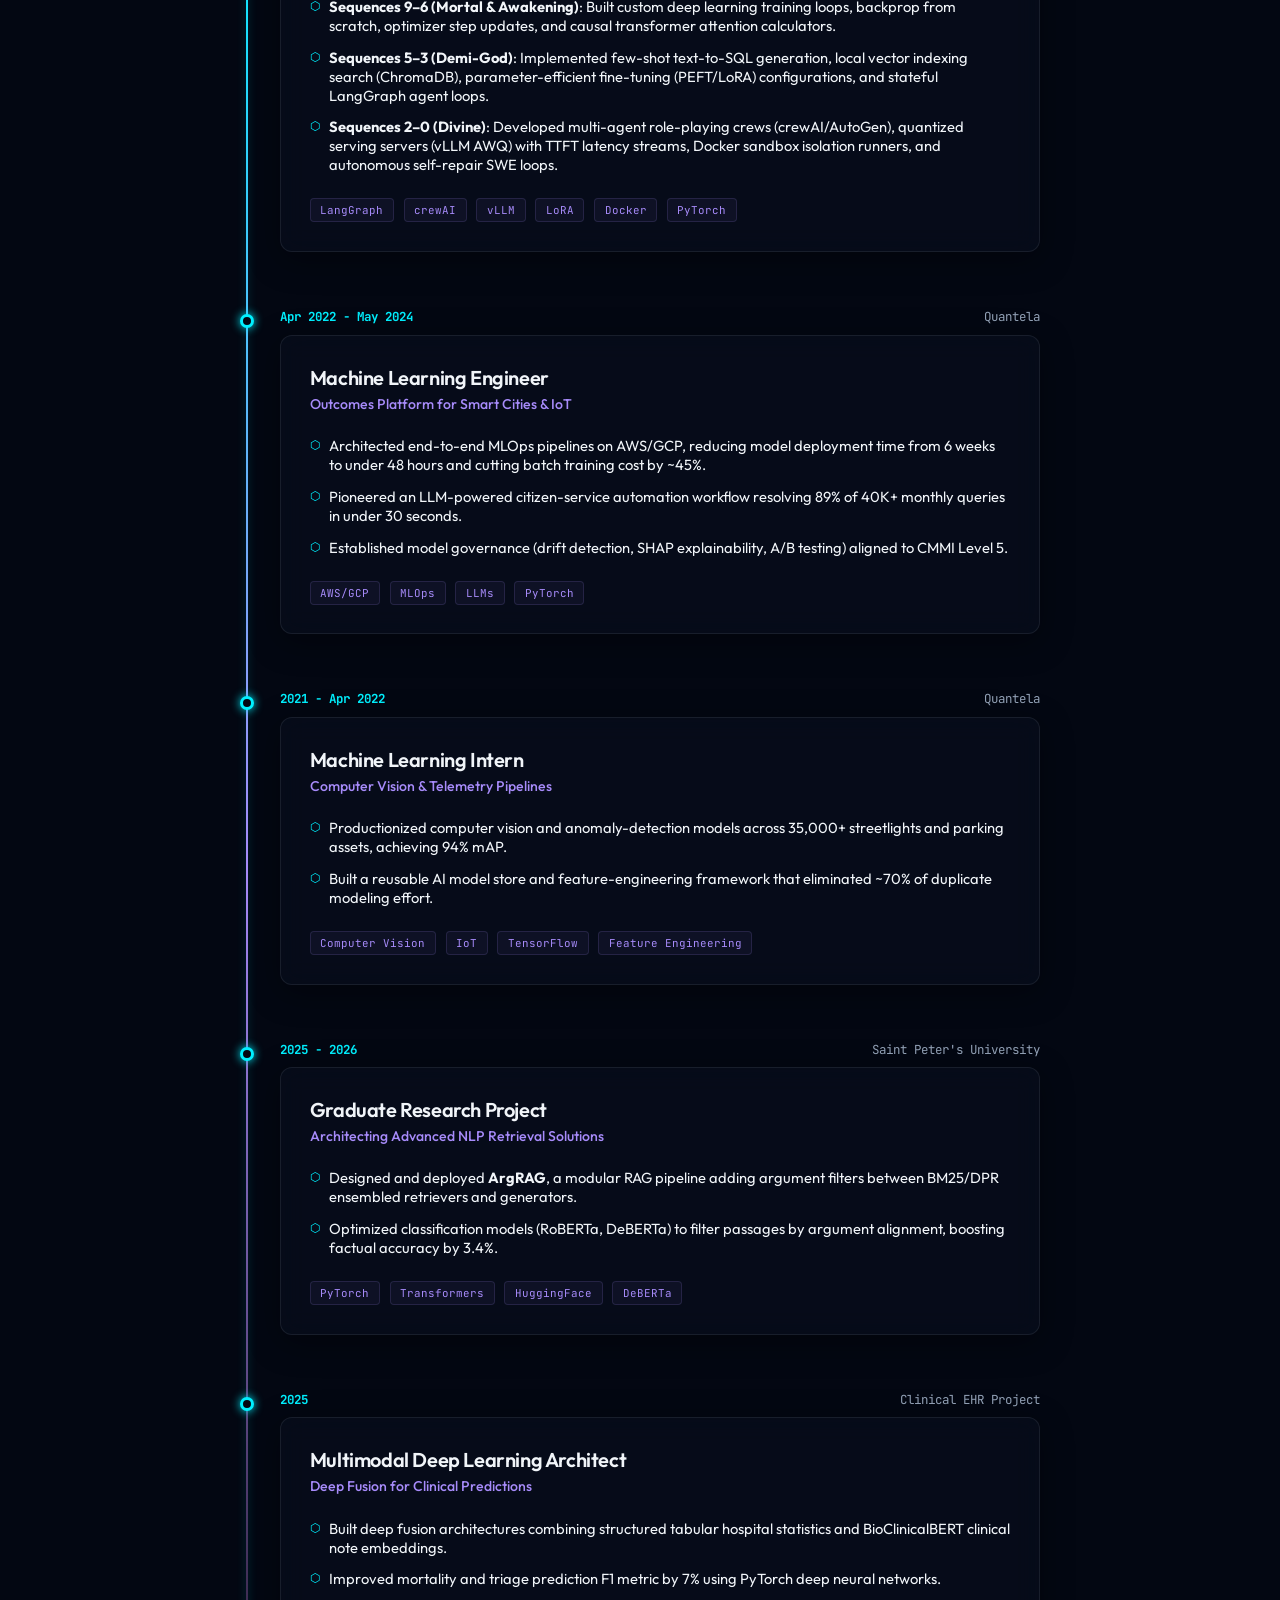
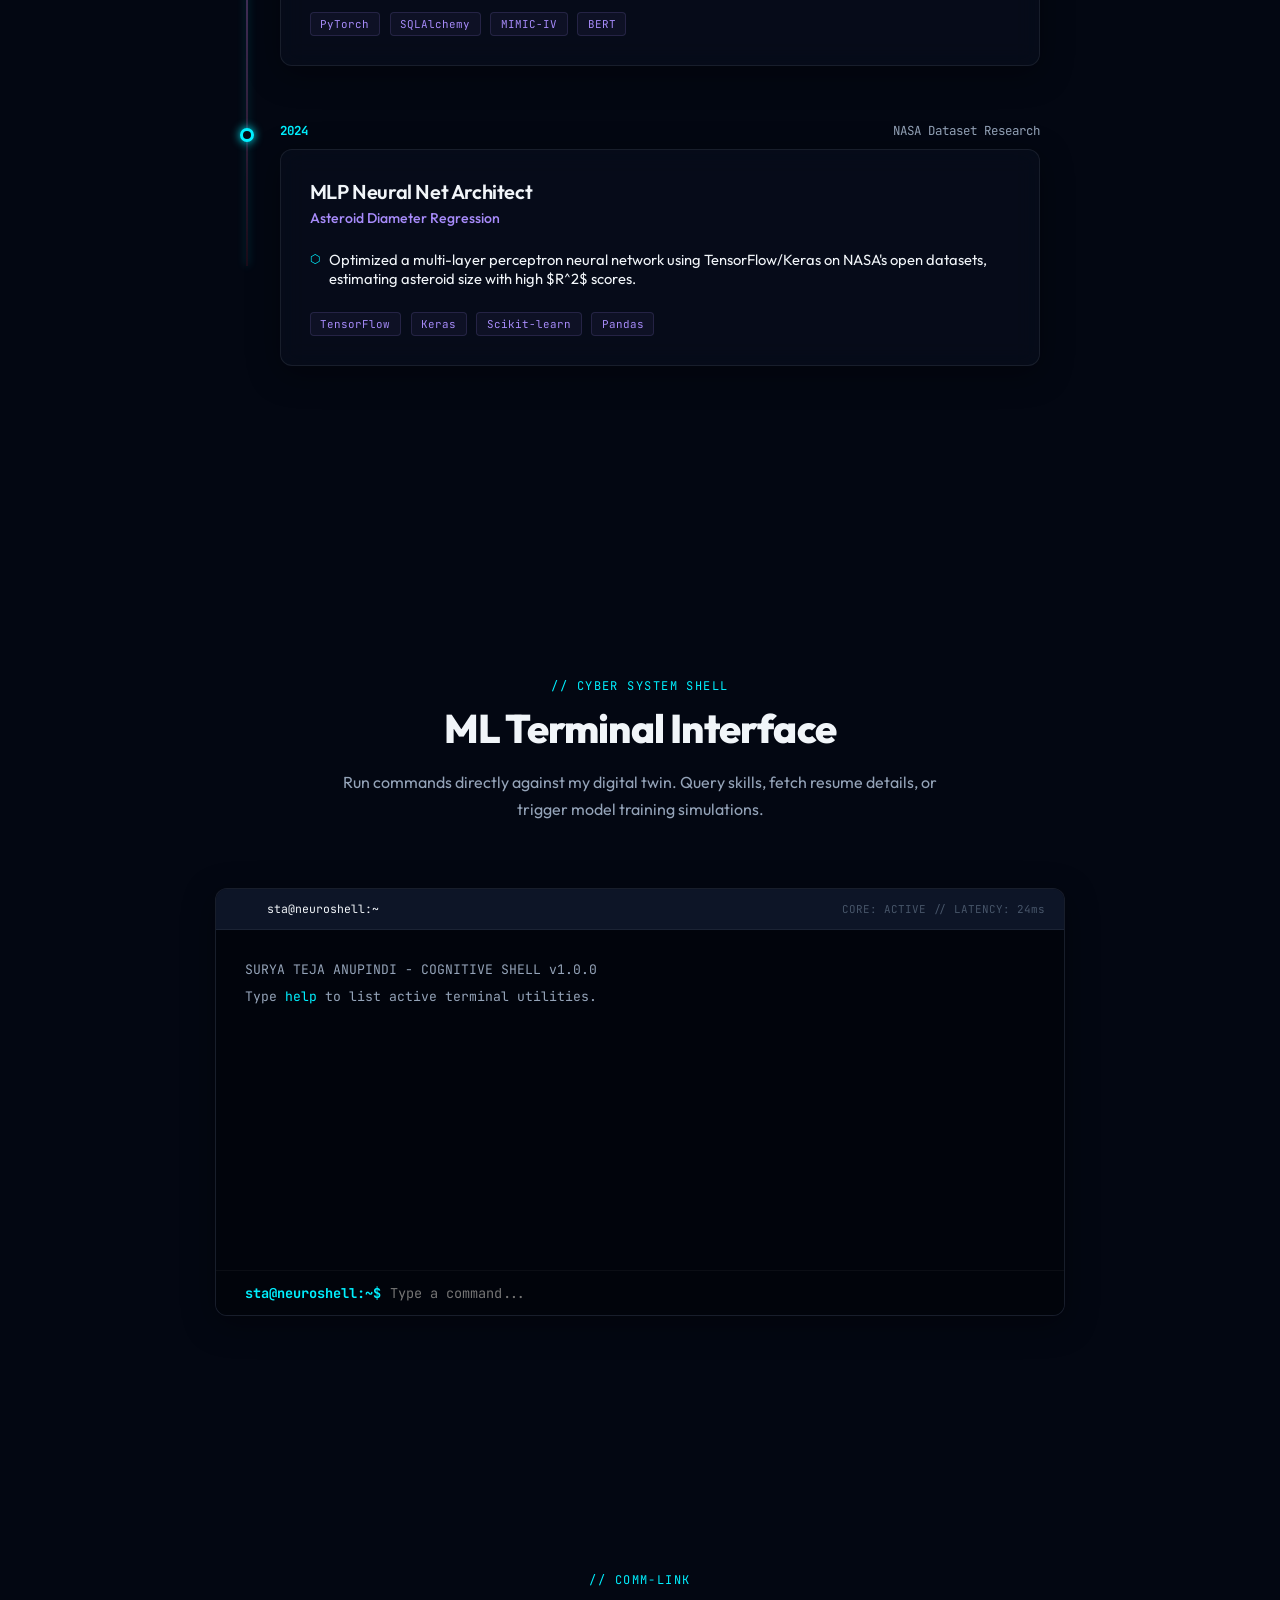
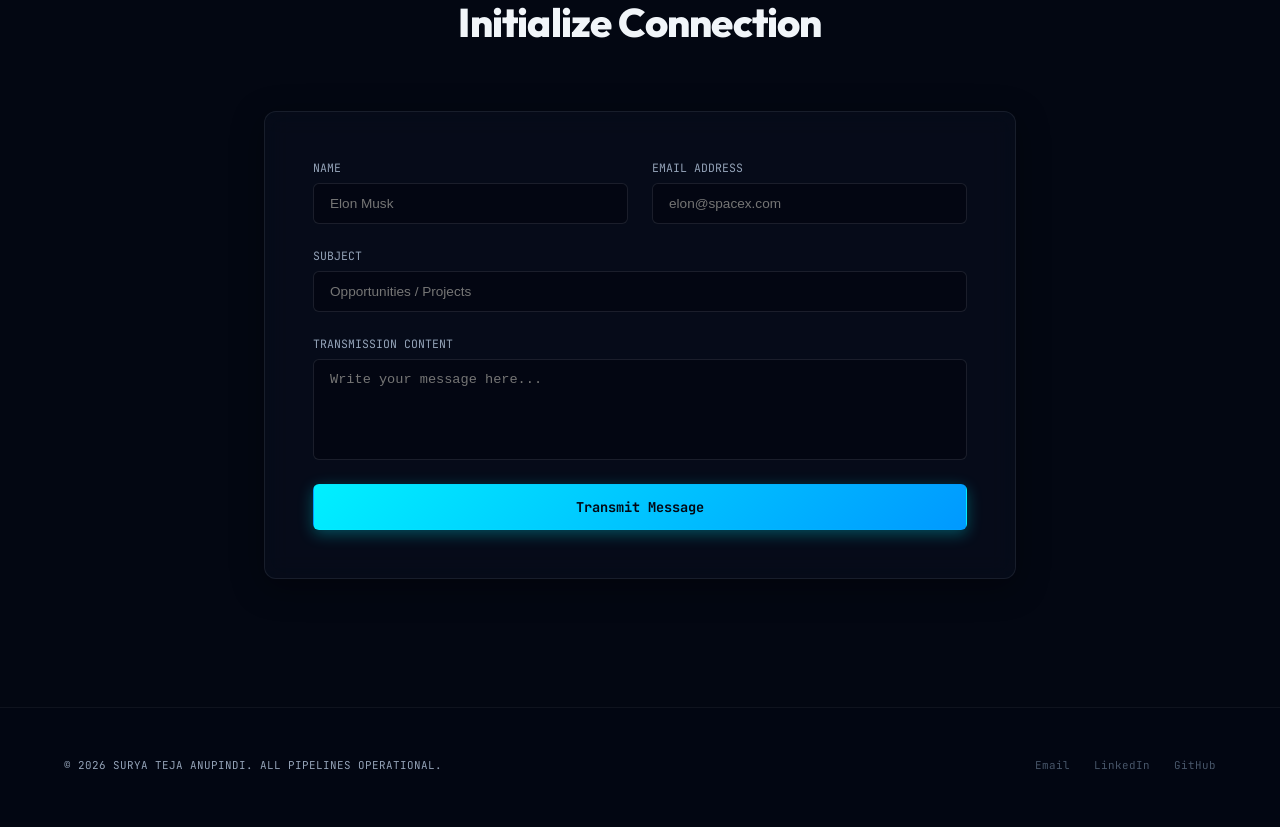
==== commit 8c42517b: "Fix pg-route closing tag nesting issue in index.html" ====
--- a/index.html
+++ b/index.html
@@ -411,6 +411,7 @@
                                             <li>Waiting for node placement...</li>
                                         </ul>
                                     </div>
+                                </div>
                             </div>
                         </div>
                         <!-- Play 5: Agentic Code Sandbox -->
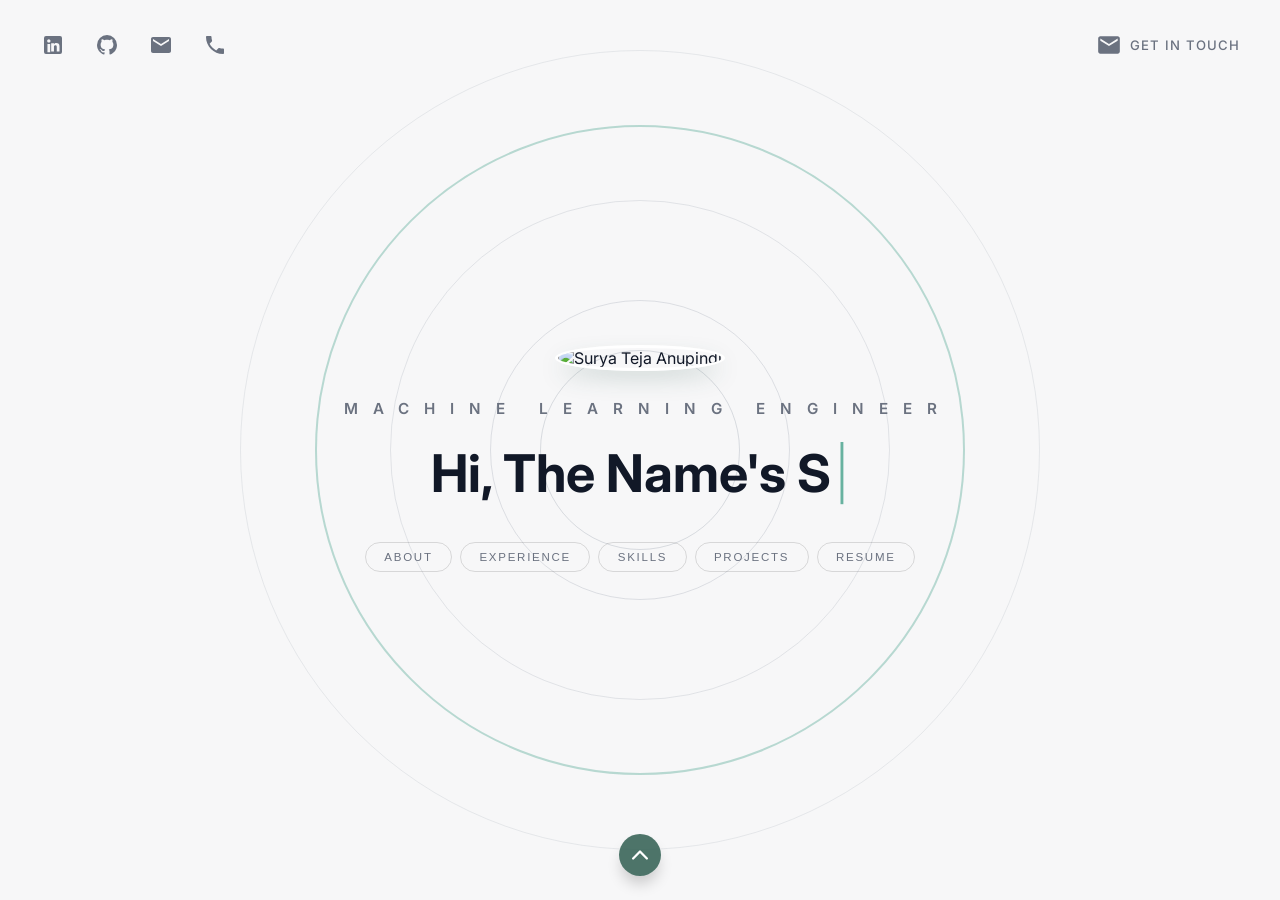
==== commit 6e8b5182: "Redesign portfolio to Mitchell Sparrow style and add Winaxis LLC experience" ====
--- a/index.html
+++ b/index.html
@@ -4,694 +4,735 @@
     <meta charset="UTF-8">
     <meta name="viewport" content="width=device-width, initial-scale=1.0">
     <title>Surya Teja Anupindi | Machine Learning Engineer</title>
-    <meta name="description" content="Portfolio of Surya Teja Anupindi, Machine Learning Engineer specializing in NLP, RAG, Multimodal Fusion, and Computer Vision. MS in Data Science.">
+    <meta name="description" content="Portfolio of Surya Teja Anupindi, Machine Learning Engineer specializing in MLOps, Agentic AI, RAG, Multimodal Fusion, and High-Performance LLM Serving.">
+    <link rel="icon" type="image/png" href="https://github.com/GehrmanSparrow-dev.png">
+    
     <!-- Google Fonts -->
     <link rel="preconnect" href="https://fonts.googleapis.com">
     <link rel="preconnect" href="https://fonts.gstatic.com" crossorigin>
-    <link href="https://fonts.googleapis.com/css2?family=JetBrains+Mono:ital,wght@0,300;0,400;0,500;0,700;1,300;1,400&family=Outfit:wght@300;400;500;600;700;800&display=swap" rel="stylesheet">
+    <link href="https://fonts.googleapis.com/css2?family=Inter:wght@300;400;500;600;700;800&family=JetBrains+Mono:wght@400;500;600&display=swap" rel="stylesheet">
+    
     <!-- Main Stylesheet -->
     <link rel="stylesheet" href="style.css">
 </head>
 <body>
-    <!-- Canvas for Neural Network Particles Background -->
-    <canvas id="neural-canvas"></canvas>
-
-    <!-- Custom Mouse Glow Element -->
-    <div id="cursor-glow"></div>
-
-    <!-- Navigation Header -->
-    <header class="hud-header">
-        <div class="header-container">
-            <a href="#" class="logo">
-                <span class="logo-box">STA</span>
-                <span class="logo-text">SURYA TEJA <span class="accent">// ML</span></span>
+
+    <div class="portfolio-container">
+        
+        <!-- ==================== STICKY HEADER ==================== -->
+        <header class="site-header">
+            <!-- Left: Social Media Icons -->
+            <div class="header-socials">
+                <!-- LinkedIn -->
+                <a href="https://linkedin.com/in/surya-teja" target="_blank" rel="noopener noreferrer" class="social-icon-btn" aria-label="LinkedIn">
+                    <svg viewBox="0 0 24 24">
+                        <path d="M19 3a2 2 0 0 1 2 2v14a2 2 0 0 1-2 2H5a2 2 0 0 1-2-2V5a2 2 0 0 1 2-2h14m-.5 15.5v-5.3a3.26 3.26 0 0 0-3.26-3.26c-.85 0-1.84.52-2.28 1.3v-1.11h-2.79v8.37h2.79v-4.93c0-.77.62-1.4 1.39-1.4a1.4 1.4 0 0 1 1.4 1.4v4.93h2.75M6.46 10.9v8.37H9.2V10.9H6.46M7.83 6.25c-.9 0-1.63.73-1.63 1.63 0 .9.73 1.63 1.63 1.63.9 0 1.63-.73 1.63-1.63 0-.9-.73-1.63-1.63-1.63Z"/>
+                    </svg>
+                </a>
+                <!-- GitHub -->
+                <a href="https://github.com/GehrmanSparrow-dev" target="_blank" rel="noopener noreferrer" class="social-icon-btn" aria-label="GitHub">
+                    <svg viewBox="0 0 24 24">
+                        <path d="M12 2A10 10 0 0 0 2 12c0 4.42 2.87 8.17 6.84 9.5.5.08.66-.23.66-.5v-1.69c-2.77.6-3.36-1.34-3.36-1.34-.46-1.16-1.11-1.47-1.11-1.47-.91-.62.07-.6.07-.6 1 .07 1.53 1.03 1.53 1.03.87 1.52 2.34 1.07 2.91.83.1-.65.35-1.09.63-1.34-2.22-.25-4.55-1.11-4.55-4.92 0-1.11.38-2 1.03-2.71-.1-.25-.45-1.29.1-2.64 0 0 .84-.27 2.75 1.02.79-.22 1.65-.33 2.5-.33.85 0 1.71.11 2.5.33 1.91-1.29 2.75-1.02 2.75-1.02.55 1.35.2 2.39.1 2.64.65.71 1.03 1.6 1.03 2.71 0 3.82-2.34 4.66-4.57 4.91.36.31.69.92.69 1.85V21c0 .27.16.59.67.5C19.14 20.16 22 16.42 22 12A10 10 0 0 0 12 2Z"/>
+                    </svg>
+                </a>
+                <!-- Email -->
+                <a href="mailto:reach2.anupindi@gmail.com" class="social-icon-btn" aria-label="Email">
+                    <svg viewBox="0 0 24 24">
+                        <path d="M20 4H4c-1.1 0-1.99.9-1.99 2L2 18c0 1.1.9 2 2 2h16c1.1 0 2-.9 2-2V6c0-1.1-.9-2-2-2zm0 4l-8 5-8-5V6l8 5 8-5v2z"/>
+                    </svg>
+                </a>
+                <!-- Phone -->
+                <a href="tel:+15512639722" class="social-icon-btn" aria-label="Phone">
+                    <svg viewBox="0 0 24 24">
+                        <path d="M6.62 10.79c1.44 2.83 3.76 5.14 6.59 6.59l2.2-2.2c.27-.27.67-.36 1.02-.24 1.12.37 2.33.57 3.57.57.55 0 1 .45 1 1V20c0 .55-.45 1-1 1-9.39 0-17-7.61-17-17 0-.55.45-1 1-1h3.5c.55 0 1 .45 1 1 0 1.25.2 2.45.57 3.57.11.35.03.74-.25 1.02l-2.2 2.2z"/>
+                    </svg>
+                </a>
+            </div>
+
+            <!-- Right: Get In Touch -->
+            <a href="#contact" class="header-contact-btn">
+                <svg viewBox="0 0 24 24">
+                    <path d="M20 4H4c-1.1 0-1.99.9-1.99 2L2 18c0 1.1.9 2 2 2h16c1.1 0 2-.9 2-2V6c0-1.1-.9-2-2-2zm0 4l-8 5-8-5V6l8 5 8-5v2z"/>
+                </svg>
+                <span>Get in touch</span>
             </a>
-            <nav class="nav-links">
-                <a href="#hero" class="active">Home</a>
-                <a href="#about">About</a>
-                <a href="#playgrounds">Playgrounds</a>
-                <a href="#experience">Timeline</a>
-                <a href="resume.html" target="_blank">Resume</a>
-                <a href="#terminal">Terminal</a>
-                <a href="#contact" class="btn-glow">Connect</a>
-            </nav>
-            <button class="mobile-menu-btn" aria-label="Toggle Menu">
-                <span></span>
-                <span></span>
-                <span></span>
-            </button>
-        </div>
-    </header>
-
-    <main>
-        <!-- Hero Section -->
-        <section id="hero" class="hero-section">
-            <div class="container hero-container">
-                <div class="hero-content">
-                    <div class="cyber-badge">// ML ENGINEER PIPELINE ACTIVE</div>
-                    <h1 class="hero-title">
-                        Building the Next Gen of <br>
-                        <span class="text-glow">Cognitive Systems</span>
+        </header>
+
+        <!-- ==================== 1. HERO SECTION ==================== -->
+        <section id="hero" class="snap-section">
+            <div class="hero-content">
+                <!-- Concentric animated radar circles -->
+                <div class="radar-circles-wrapper">
+                    <div class="radar-circle radar-circle-200"></div>
+                    <div class="radar-circle radar-circle-300"></div>
+                    <div class="radar-circle radar-circle-500"></div>
+                    <div class="radar-circle radar-circle-650"></div>
+                    <div class="radar-circle radar-circle-800"></div>
+                </div>
+
+                <!-- Avatar Profile Photo -->
+                <div class="hero-avatar-wrapper">
+                    <img src="https://github.com/GehrmanSparrow-dev.png" alt="Surya Teja Anupindi" class="hero-avatar">
+                </div>
+
+                <!-- Role Subtitle -->
+                <h2 class="hero-role-title">Machine Learning Engineer</h2>
+
+                <!-- Dynamic Typewriter Headline -->
+                <div class="hero-typewriter-wrapper">
+                    <h1 class="hero-headline">
+                        <span id="typewriter-text" class="typewriter-text"></span><span class="blinkingCursor">|</span>
                     </h1>
-                    <p class="hero-subtitle">
-                        Specializing in stateful agentic workflows, high-performance model serving, multimodal deep learning, and verify-and-repair cognitive loops.
-                    </p>
-                    <div class="hero-cta-group">
-                        <a href="#playgrounds" class="btn-primary">Launch Playgrounds</a>
-                        <a href="#terminal" class="btn-secondary">Initialize Terminal</a>
-                    </div>
-                </div>
-
-                <!-- Interactive Hero Dashboard Widget -->
-                <div class="hero-dashboard hud-panel glass-card" id="hero-widget">
-                    <div class="panel-header">
-                        <span class="dot-red"></span>
-                        <span class="dot-yellow"></span>
-                        <span class="dot-green"></span>
-                        <span class="panel-title">SYSTEM_MONITOR.sh</span>
-                    </div>
-                    <div class="panel-body font-mono">
-                        <div class="code-line"><span class="c-blue">&gt;</span> python -m model.train --epoch 100</div>
-                        <div class="code-line"><span class="c-gray">[INFO] Initializing PyTorch CUDA Core...</span></div>
-                        <div class="code-line"><span class="c-green">[SUCCESS] GPU Accelerated: RTX 4090 Active</span></div>
-                        <div class="code-line"><span class="c-gray">Training Progress:</span></div>
-                        <div class="progress-container">
-                            <div class="progress-bar-glow" id="hero-progress-bar" style="width: 82%;"></div>
-                        </div>
-                        <div class="metrics-grid">
-                            <div class="metric-card">
-                                <div class="metric-val text-glow" id="hero-metric-acc">98.4%</div>
-                                <div class="metric-lbl">Accuracy</div>
-                            </div>
-                            <div class="metric-card">
-                                <div class="metric-val text-glow-violet" id="hero-metric-loss">0.034</div>
-                                <div class="metric-lbl">Loss</div>
-                            </div>
-                            <div class="metric-card">
-                                <div class="metric-val text-glow-emerald">6+</div>
-                                <div class="metric-lbl">Demos</div>
-                            </div>
-                        </div>
-                    </div>
+                </div>
+
+                <!-- Hero Navigation Buttons -->
+                <div class="hero-buttons-group">
+                    <a href="#about"><button class="heroButton">About</button></a>
+                    <a href="#experience"><button class="heroButton">Experience</button></a>
+                    <a href="#skills"><button class="heroButton">Skills</button></a>
+                    <a href="#projects"><button class="heroButton">Projects</button></a>
+                    <a href="resume.html" target="_blank"><button class="heroButton">Resume</button></a>
                 </div>
             </div>
         </section>
 
-        <!-- About Section -->
-        <section id="about" class="about-section">
-            <div class="container">
-                <div class="section-header">
-                    <span class="section-tag">// DATA CONVERGENCE</span>
-                    <h2 class="section-title">The Engineer Behind the Algorithms</h2>
-                </div>
-                <div class="about-grid">
-                    <div class="about-text hud-panel glass-card">
-                        <p>
-                            I hold a <strong>Master of Science in Data Science</strong> from Saint Peter's University and a <strong>Bachelor of Technology in Computer Science & Engineering</strong>. My focus lies in architecting robust, explainable ML models that handle complex multimodal datasets.
-                        </p>
-                        <p>
-                            From enhancing diagnostic pipeline explanations using Grad-CAM to building Reciprocal Rank Fusion engines for retrieval-augmented generation (RAG), I construct systems that emphasize transparency and production scalability.
-                        </p>
-                        <div class="edu-pills">
-                            <div class="edu-pill">
-                                <h3>M.S. Data Science</h3>
-                                <p>Saint Peter's University (2026)</p>
-                            </div>
-                            <div class="edu-pill">
-                                <h3>B.Tech CSE</h3>
-                                <p>GITAM University (2023)</p>
-                            </div>
-                        </div>
-                    </div>
-
-                    <div class="skills-card hud-panel glass-card">
-                        <h3 class="card-title">Technical Skill Matrix</h3>
-                        <div class="skills-category">
-                            <h4>Agentic AI & MLOps</h4>
-                            <div class="skills-tags">
-                                <span class="tag tag-cyan">LangGraph</span>
-                                <span class="tag tag-cyan">crewAI</span>
-                                <span class="tag tag-cyan">AutoGen</span>
-                                <span class="tag tag-cyan">vLLM serving</span>
-                                <span class="tag tag-cyan">PEFT / LoRA</span>
-                                <span class="tag tag-cyan">Docker sandbox</span>
-                                <span class="tag tag-cyan">Pytest parser</span>
-                            </div>
-                        </div>
-                        <div class="skills-category">
-                            <h4>Deep Learning & NLP</h4>
-                            <div class="skills-tags">
-                                <span class="tag tag-violet">PyTorch</span>
-                                <span class="tag tag-violet">TensorFlow</span>
-                                <span class="tag tag-violet">Transformers</span>
-                                <span class="tag tag-violet">DeBERTa</span>
-                                <span class="tag tag-violet">RAG & IR</span>
-                                <span class="tag tag-violet">ChromaDB</span>
-                            </div>
-                        </div>
-                        <div class="skills-category">
-                            <h4>Languages & Foundations</h4>
-                            <div class="skills-tags">
-                                <span class="tag tag-rose">Python</span>
-                                <span class="tag tag-rose">SQL</span>
-                                <span class="tag tag-rose">R</span>
-                                <span class="tag tag-rose">OpenCV</span>
-                                <span class="tag tag-rose">Grad-CAM</span>
-                                <span class="tag tag-rose">NetworkX</span>
-                            </div>
-                        </div>
+        <!-- ==================== 2. ABOUT SECTION ==================== -->
+        <section id="about" class="snap-section center-align">
+            <h3 class="section-title-top">About</h3>
+            
+            <div class="about-container">
+                <div class="about-image-wrapper">
+                    <img src="https://github.com/GehrmanSparrow-dev.png" alt="Surya Teja Anupindi" class="about-photo">
+                </div>
+
+                <div class="about-text-wrapper">
+                    <h4 class="about-heading">Here is a <span class="underline-accent">little</span> background</h4>
+                    
+                    <p class="about-description">
+                        Hey 👋🏼 I am a Machine Learning Engineer based in the United States. I hold a <strong>Master of Science in Data Science</strong> from Saint Peter's University (Jersey City, NJ) and a <strong>Bachelor of Technology in Computer Science & Engineering</strong> from GITAM University.
+                    </p>
+                    
+                    <p class="about-description">
+                        I specialize in architecting end-to-end MLOps pipelines, stateful agentic AI orchestration (LangGraph, crewAI, AutoGen), high-performance model serving (vLLM AWQ), and multimodal deep learning. Recently, I joined <strong>Winaxis LLC</strong> as a Machine Learning Engineer Intern, implementing testing protocols and validation benchmarks for enterprise ML workflows.
+                    </p>
+
+                    <div class="about-badges-row">
+                        <span class="about-pill">🎓 M.S. Data Science (2026)</span>
+                        <span class="about-pill">💼 Winaxis ML Intern (2026)</span>
+                        <span class="about-pill">🤖 Agentic AI & vLLM</span>
+                        <span class="about-pill">📊 CMMI Level 5 MLOps</span>
+                    </div>
+
+                    <div style="margin-top: 0.5rem;">
+                        <a href="MLE_SURYA_RESUME.pdf" target="_blank" download="Surya_Teja_Anupindi_Resume.pdf" class="heroButton" style="border-color: var(--dark-green); color: var(--dark-green); display: inline-block;">
+                            📄 Download Full Resume (PDF)
+                        </a>
                     </div>
                 </div>
             </div>
         </section>
 
-        <!-- Playgrounds Section -->
-        <section id="playgrounds" class="playgrounds-section">
-            <div class="container">
-                <div class="section-header center">
-                    <span class="section-tag">// INTERACTIVE INFERENCE</span>
-                    <h2 class="section-title">Virtual ML Playgrounds</h2>
-                    <p class="section-desc">Experience my machine learning implementations running live in your browser. Interact with inputs and see real-time predictions.</p>
-                </div>
-
-                <div class="playground-dashboard">
-                    <!-- Sidebar Selector -->
-                    <div class="playground-tabs">
-                        <button class="pg-tab active" data-pg="argrag">
-                            <span class="tab-icon">
-                                <svg width="18" height="18" viewBox="0 0 24 24" fill="none" stroke="currentColor" stroke-width="2" stroke-linecap="round"><path d="M21 15a2 2 0 0 1-2 2H7l-4 4V5a2 2 0 0 1 2-2h14a2 2 0 0 1 2 2z"></path></svg>
-                            </span>
-                            <span class="tab-label">ArgRAG Explorer</span>
-                        </button>
-                        <button class="pg-tab" data-pg="ehr">
-                            <span class="tab-icon">
-                                <svg width="18" height="18" viewBox="0 0 24 24" fill="none" stroke="currentColor" stroke-width="2" stroke-linecap="round"><path d="M22 12h-4l-3 9L9 3l-3 9H2"></path></svg>
-                            </span>
-                            <span class="tab-label">EHR Fusion Risk</span>
-                        </button>
-                        <button class="pg-tab" data-pg="gradcam">
-                            <span class="tab-icon">
-                                <svg width="18" height="18" viewBox="0 0 24 24" fill="none" stroke="currentColor" stroke-width="2" stroke-linecap="round"><path d="M1 12s4-8 11-8 11 8 11 8-4 8-11 8-11-8-11-8z"></path><circle cx="12" cy="12" r="3"></circle></svg>
-                            </span>
-                            <span class="tab-label">X-Ray Scanner</span>
-                        </button>
-                        <button class="pg-tab" data-pg="route">
-                            <span class="tab-icon">
-                                <svg width="18" height="18" viewBox="0 0 24 24" fill="none" stroke="currentColor" stroke-width="2" stroke-linecap="round"><circle cx="6" cy="6" r="3"></circle><circle cx="18" cy="18" r="3"></circle><line x1="8.5" y1="8.5" x2="15.5" y2="15.5"></line></svg>
-                            </span>
-                            <span class="tab-label">Route Optimizer</span>
-                        </button>
-                        <button class="pg-tab" data-pg="agentic">
-                            <span class="tab-icon">
-                                <svg width="18" height="18" viewBox="0 0 24 24" fill="none" stroke="currentColor" stroke-width="2" stroke-linecap="round"><polyline points="4 17 10 11 4 5"></polyline><line x1="12" y1="19" x2="20" y2="19"></line></svg>
-                            </span>
-                            <span class="tab-label">Agentic Sandbox</span>
-                        </button>
-                    </div>
-
-                    <!-- Playground Screen Content -->
-                    <div class="playground-display hud-panel">
-                        <!-- Play 1: ArgRAG -->
-                        <div class="playground-content active" id="pg-argrag">
-                            <div class="pg-info">
-                                <h3>ArgRAG: Argument-Aware Retrieval-Augmented Generation</h3>
-                                <p>My research paper project that inserts an argument filtering layer between retrieval and generation, improving factuality by 3.4% and explanation quality by 21%.</p>
-                                <div class="query-selector">
-                                    <label for="rag-query">Select a medical clinical query to run:</label>
-                                    <div class="input-btn-group">
-                                        <select id="rag-query" class="form-input font-mono">
-                                            <option value="q1">Is acetaminophen safe for patients with acute liver injury?</option>
-                                            <option value="q2">Does immunotherapy show progress in metastatic melanoma?</option>
-                                            <option value="q3">What are the warning signs of pediatric diabetic ketoacidosis?</option>
-                                        </select>
-                                        <button id="run-rag-btn" class="btn-primary">Run RAG Pipeline</button>
-                                    </div>
-                                </div>
-                            </div>
-                            <div class="pg-visualizer">
-                                <div class="rag-pipeline-map">
-                                    <div class="pipe-step" id="step-retrieve">
-                                        <div class="step-badge">1. Retrieve</div>
-                                        <div class="retrieval-flows">
-                                            <div class="flow-box" id="flow-bm25">BM25 (Sparse)</div>
-                                            <div class="flow-box" id="flow-dpr">DPR (Dense)</div>
-                                        </div>
-                                    </div>
-                                    <div class="pipe-arrow">➔</div>
-                                    <div class="pipe-step" id="step-rrf">
-                                        <div class="step-badge">2. RRF Ensemble</div>
-                                        <div class="flow-box font-mono" id="rrf-box">Reciprocal Rank Fusion</div>
-                                    </div>
-                                    <div class="pipe-arrow">➔</div>
-                                    <div class="pipe-step" id="step-classify">
-                                        <div class="step-badge">3. DeBERTa Classify</div>
-                                        <div class="flow-box font-mono" id="classify-box">SUPPORT / ATTACK</div>
-                                    </div>
-                                    <div class="pipe-arrow">➔</div>
-                                    <div class="pipe-step" id="step-generate">
-                                        <div class="step-badge">4. Generate</div>
-                                        <div class="flow-box" id="generate-box">FLAN-T5 LLM</div>
-                                    </div>
-                                </div>
-                                <div class="output-console font-mono">
-                                    <div class="console-hdr">ArgRAG_OUTPUT_STREAM</div>
-                                    <div class="console-body" id="rag-console-output">
-                                        // Click "Run RAG Pipeline" to execute the pipeline flow...
-                                    </div>
-                                </div>
-                            </div>
-                        </div>
-
-                        <!-- Play 2: EHR Fusion -->
-                        <div class="playground-content" id="pg-ehr">
-                            <div class="pg-info">
-                                <h3>Multimodal Clinical Outcome Prediction (MIMIC-IV)</h3>
-                                <p>Integrates structured EHR patient statistics and BioClinicalBERT clinical note embeddings. Adjust the sliders and input patient keywords to observe the fusion model risk calculation.</p>
-                            </div>
-                            <div class="pg-columns-grid">
-                                <div class="ehr-inputs glass-card">
-                                    <div class="slider-group">
-                                        <label for="ehr-age">Patient Age: <span id="val-age" class="font-mono text-glow">55</span> yrs</label>
-                                        <input type="range" id="ehr-age" min="18" max="100" value="55" class="custom-slider">
-                                    </div>
-                                    <div class="slider-group">
-                                        <label for="ehr-sbp">Systolic BP: <span id="val-sbp" class="font-mono text-glow">120</span> mmHg</label>
-                                        <input type="range" id="ehr-sbp" min="80" max="220" value="120" class="custom-slider">
-                                    </div>
-                                    <div class="slider-group">
-                                        <label for="ehr-creatinine">Serum Creatinine: <span id="val-creatinine" class="font-mono text-glow">1.0</span> mg/dL</label>
-                                        <input type="range" id="ehr-creatinine" min="0.5" max="6.0" step="0.1" value="1.0" class="custom-slider">
-                                    </div>
-                                    <div class="input-group">
-                                        <label for="ehr-notes">Clinical Admission Notes:</label>
-                                        <textarea id="ehr-notes" rows="3" class="form-input font-mono" placeholder="Type notes here (e.g., patient complains of acute kidney pain, shortness of breath...)"></textarea>
-                                    </div>
-                                </div>
-                                <div class="ehr-prediction glass-card">
-                                    <div class="gauge-wrapper">
-                                        <svg viewBox="0 0 100 100" class="risk-gauge">
-                                            <circle cx="50" cy="50" r="40" class="gauge-bg"></circle>
-                                            <circle cx="50" cy="50" r="40" class="gauge-fill" id="risk-gauge-fill"></circle>
-                                        </svg>
-                                        <div class="gauge-value font-mono">
-                                            <span id="risk-score-text" class="text-glow">15%</span>
-                                            <span class="risk-lbl">Mortality Risk</span>
-                                        </div>
-                                    </div>
-                                    <div class="prediction-alert" id="ehr-risk-alert">
-                                        <span class="alert-indicator bg-green"></span>
-                                        <span class="alert-status font-mono">STATUS: CLINI_STABLE</span>
-                                    </div>
-                                    <div class="model-log font-mono">
-                                        <div class="log-title">// BioClinicalBERT Embedding</div>
-                                        <div id="ehr-text-tokens" class="log-tokens">Embedding: [0.012, -0.452, 0.912, 0.088, ...]</div>
-                                    </div>
-                                </div>
-                            </div>
-                        </div>
-
-                        <!-- Play 3: Grad-CAM X-Ray Scanner -->
-                        <div class="playground-content" id="pg-gradcam">
-                            <div class="pg-info">
-                                <h3>Anomaly Detection &amp; Grad-CAM Interpretability</h3>
-                                <p>Visualizing deep neural network decision features. Toggle the conditions and slide the opacity selector to see how Grad-CAM localizes pulmonary pathological features on the radiograph.</p>
-                                <div class="control-row">
-                                    <div class="btn-group-toggle">
-                                        <button class="toggle-btn active" id="btn-pneumonia">Pneumonia Focus</button>
-                                        <button class="toggle-btn" id="btn-tb">Tuberculosis Focus</button>
-                                    </div>
-                                    <div class="slider-group horiz">
-                                        <label for="gradcam-opacity">Grad-CAM Opacity:</label>
-                                        <input type="range" id="gradcam-opacity" min="0" max="100" value="70" class="custom-slider">
-                                    </div>
-                                </div>
-                            </div>
-                            <div class="pg-columns-grid">
-                                <div class="xray-viewport">
-                                    <div class="scanline"></div>
-                                    <svg viewBox="0 0 200 200" class="xray-base">
-                                        <!-- Stylized vector Ribcage and Lungs -->
-                                        <rect width="200" height="200" fill="#02050e"></rect>
-                                        <!-- Spine -->
-                                        <line x1="100" y1="20" x2="100" y2="180" stroke="#1e293b" stroke-width="12"></line>
-                                        <!-- Lungs Left and Right -->
-                                        <path d="M90,30 C60,25 35,45 35,100 C35,160 65,170 85,170 C90,170 90,160 90,150 Z" fill="#0f172a" stroke="#334155" stroke-width="2"></path>
-                                        <path d="M110,30 C140,25 165,45 165,100 C165,160 135,170 115,170 C110,170 110,160 110,150 Z" fill="#0f172a" stroke="#334155" stroke-width="2"></path>
-                                        <!-- Ribs left -->
-                                        <path d="M40,60 Q70,75 90,65" fill="none" stroke="#1e293b" stroke-width="4"></path>
-                                        <path d="M38,90 Q70,105 90,95" fill="none" stroke="#1e293b" stroke-width="4"></path>
-                                        <path d="M38,120 Q70,135 90,125" fill="none" stroke="#1e293b" stroke-width="4"></path>
-                                        <!-- Ribs right -->
-                                        <path d="M160,60 Q130,75 110,65" fill="none" stroke="#1e293b" stroke-width="4"></path>
-                                        <path d="M162,90 Q130,105 110,95" fill="none" stroke="#1e293b" stroke-width="4"></path>
-                                        <path d="M162,120 Q130,135 110,125" fill="none" stroke="#1e293b" stroke-width="4"></path>
-                                    </svg>
-                                    <div class="gradcam-overlay" id="gradcam-overlay-layer"></div>
-                                </div>
-                                <div class="xray-metrics glass-card font-mono">
-                                    <h4>Neural Activation Map</h4>
-                                    <div class="metric-row">
-                                        <span>Target Class:</span>
-                                        <span id="xray-target-class" class="text-glow">Pneumonia</span>
-                                    </div>
-                                    <div class="metric-row">
-                                        <span>Model Confidence:</span>
-                                        <span id="xray-confidence" class="text-glow-rose">94.2%</span>
-                                    </div>
-                                    <div class="metric-row">
-                                        <span>Grad-CAM Extrapolator:</span>
-                                        <span class="c-green">CONVERGING</span>
-                                    </div>
-                                    <div class="xray-findings">
-                                        <strong>Findings Summary:</strong>
-                                        <p id="xray-findings-desc">Model localizes high activation intensities in the bilateral lower lung zones, consistent with bronchopneumonic infiltrates.</p>
-                                    </div>
-                                </div>
-                            </div>
-                        </div>
-
-                        <!-- Play 4: Route Optimizer -->
-                        <div class="playground-content" id="pg-route">
-                            <div class="pg-info">
-                                <h3>Graph Route Optimizer with Real-Time Constraints</h3>
-                                <p>Calculates optimal delivery routes using graph search algorithms. Click on the grid map to place custom delivery addresses/nodes, select your solver, and trigger the search path optimization.</p>
-                                <div class="control-row">
-                                    <div class="btn-group-toggle">
-                                        <button class="toggle-btn active" id="btn-dijkstra">Dijkstra</button>
-                                        <button class="toggle-btn" id="btn-astar">A* Algorithm</button>
-                                    </div>
-                                    <div class="btn-group-normal">
-                                        <button id="btn-solve-route" class="btn-primary">Solve Path</button>
-                                        <button id="btn-clear-route" class="btn-secondary">Reset Grid</button>
-                                    </div>
-                                </div>
-                            </div>
-                            <div class="pg-columns-grid">
-                                <div class="canvas-container">
-                                    <canvas id="route-canvas"></canvas>
-                                    <div class="canvas-instruction font-mono">Click grid to add path nodes</div>
-                                </div>
-                                <div class="route-metrics glass-card font-mono">
-                                    <h4>Path Metrics</h4>
-                                    <div class="metric-row">
-                                        <span>Nodes Traversed:</span>
-                                        <span id="path-nodes-count" class="text-glow">0</span>
-                                    </div>
-                                    <div class="metric-row">
-                                        <span>Total Distance:</span>
-                                        <span id="path-total-distance" class="text-glow-cyan">0 px</span>
-                                    </div>
-                                    <div class="metric-row">
-                                        <span>Search Frontier:</span>
-                                        <span id="path-time-elapsed">Idle</span>
-                                    </div>
-                                    <div class="path-logs">
-                                        <strong>Graph Explorer Trace:</strong>
-                                        <ul id="path-logs-list" class="console-logs font-mono">
-                                            <li>Waiting for node placement...</li>
-                                        </ul>
-                                    </div>
-                                </div>
-                            </div>
-                        </div>
-                        <!-- Play 5: Agentic Code Sandbox -->
-                        <div class="playground-content" id="pg-agentic">
-                            <div class="pg-info">
-                                <h3>Pathway of the Silicon Mind: Self-Correcting Agent Sandbox</h3>
-                                <p>Simulates an autonomous SWE agent loop executing inside a Docker container. Select a bug type, trigger the execution, and watch the agent capture the exception, prompt a repair model, patch the code, and verify it successfully.</p>
-                                <div class="query-selector">
-                                    <label for="agentic-bug-type">Select a deliberate bug injection:</label>
-                                    <div class="input-btn-group">
-                                        <select id="agentic-bug-type" class="form-input font-mono">
-                                            <option value="zero_div">ZeroDivisionError (denominator = 0)</option>
-                                            <option value="index_err">IndexError (list index out of range)</option>
-                                            <option value="type_err">TypeError (unsupported operand types)</option>
-                                        </select>
-                                        <button id="run-agentic-loop-btn" class="btn-primary">Trigger Agentic Loop</button>
-                                    </div>
-                                </div>
-                            </div>
-                            <div class="pg-columns-grid">
-                                <div class="xray-metrics glass-card font-mono" style="padding: 1.5rem; display: flex; flex-direction: column; min-height: 250px;">
-                                    <h4 style="margin-top: 0; border-bottom: 1px solid rgba(241, 245, 249, 0.08); padding-bottom: 0.5rem; color: var(--text-color);">// SOURCE_CODE_EDITOR</h4>
-                                    <pre id="sandbox-editor-content" style="flex-grow: 1; font-family: monospace; font-size: 11px; line-height: 1.5; color: var(--text-color); overflow-y: auto; white-space: pre-wrap; margin: 0; background: rgba(3, 7, 18, 0.5); padding: 1rem; border-radius: 4px; border: 1px solid rgba(241, 245, 249, 0.05); text-align: left;">def run_calculation():
-    numerator = 100
-    denominator = 0  # BUG: Division by zero
-    result = numerator / denominator
-    return result
-
-if __name__ == '__main__':
-    run_calculation()</pre>
-                                </div>
-                                <div class="xray-metrics glass-card font-mono" style="padding: 1.5rem; display: flex; flex-direction: column; min-height: 250px;">
-                                    <h4 style="margin-top: 0; border-bottom: 1px solid rgba(241, 245, 249, 0.08); padding-bottom: 0.5rem; color: var(--text-color);">// DOCKER_SANDBOX_OUTPUT</h4>
-                                    <pre id="sandbox-console-output" style="flex-grow: 1; font-family: monospace; font-size: 11px; line-height: 1.5; color: var(--neon-cyan); overflow-y: auto; white-space: pre-wrap; margin: 0; background: #030712; padding: 1rem; border-radius: 4px; border: 1px solid rgba(241, 245, 249, 0.05); min-height: 180px; text-align: left;">Waiting for agentic loop initiation...</pre>
-                                </div>
-                            </div>
-                        </div>
-                    </div>
+        <!-- ==================== 3. EXPERIENCE SECTION ==================== -->
+        <section id="experience" class="snap-section center-align">
+            <h3 class="section-title-top">Experience</h3>
+
+            <div class="experience-container">
+                <div class="experience-carousel custom-scrollbar">
+                    
+                    <!-- Card 1: Winaxis LLC (New Experience) -->
+                    <article class="experience-card">
+                        <div class="exp-card-header">
+                            <div>
+                                <h4 class="exp-role-title">Machine Learning Engineer Intern</h4>
+                                <p class="exp-company-name">Winaxis LLC</p>
+                            </div>
+                            <div class="exp-company-logo">W</div>
+                        </div>
+
+                        <div class="exp-tech-row">
+                            <span class="exp-tech-tag">Python</span>
+                            <span class="exp-tech-tag">Pytest</span>
+                            <span class="exp-tech-tag">MLOps</span>
+                            <span class="exp-tech-tag">Docker</span>
+                            <span class="exp-tech-tag">CI/CD</span>
+                        </div>
+
+                        <p class="exp-date-range">Aug 2026 &ndash; Present &bull; Remote (US Branch: Lewes, DE)</p>
+
+                        <ul class="exp-bullets-list custom-scrollbar">
+                            <li>Implemented testing protocols and automated validation benchmarks for ML pipelines, ensuring strict adherence to company engineering and reliability standards.</li>
+                            <li>Collaborated with cross-functional engineering teams to support core development initiatives, pipeline optimizations, and machine learning infrastructure.</li>
+                            <li>Assisted in developing, testing, and deploying machine learning workflows and automated quality assurance subroutines across cloud environments.</li>
+                        </ul>
+                    </article>
+
+                    <!-- Card 2: Quantela MLE -->
+                    <article class="experience-card">
+                        <div class="exp-card-header">
+                            <div>
+                                <h4 class="exp-role-title">Machine Learning Engineer</h4>
+                                <p class="exp-company-name">Quantela</p>
+                            </div>
+                            <div class="exp-company-logo">Q</div>
+                        </div>
+
+                        <div class="exp-tech-row">
+                            <span class="exp-tech-tag">AWS / GCP</span>
+                            <span class="exp-tech-tag">PyTorch</span>
+                            <span class="exp-tech-tag">LLMs</span>
+                            <span class="exp-tech-tag">SHAP</span>
+                            <span class="exp-tech-tag">MLOps</span>
+                        </div>
+
+                        <p class="exp-date-range">Apr 2022 &ndash; May 2024 &bull; Hyderabad, TG</p>
+
+                        <ul class="exp-bullets-list custom-scrollbar">
+                            <li>Architected end-to-end MLOps pipelines (ingestion &rarr; training &rarr; deployment &rarr; monitoring) on AWS/GCP, reducing model deployment time from 6 weeks to under 48 hours and cutting batch training cost by ~45%.</li>
+                            <li>Pioneered an LLM-powered citizen-service automation workflow integrated into the eGovernance stack, resolving 89% of 40K+ monthly queries without human intervention in under 30 seconds.</li>
+                            <li>Established model governance (drift detection, SHAP explainability, A/B testing) aligned to CMMI Level 5, passing external AI audits with zero critical findings.</li>
+                        </ul>
+                    </article>
+
+                    <!-- Card 3: Quantela Intern -->
+                    <article class="experience-card">
+                        <div class="exp-card-header">
+                            <div>
+                                <h4 class="exp-role-title">Machine Learning Intern</h4>
+                                <p class="exp-company-name">Quantela</p>
+                            </div>
+                            <div class="exp-company-logo">Q</div>
+                        </div>
+
+                        <div class="exp-tech-row">
+                            <span class="exp-tech-tag">Computer Vision</span>
+                            <span class="exp-tech-tag">TensorFlow</span>
+                            <span class="exp-tech-tag">OpenCV</span>
+                            <span class="exp-tech-tag">IoT Telemetry</span>
+                        </div>
+
+                        <p class="exp-date-range">2021 &ndash; Apr 2022 &bull; Hyderabad, TG</p>
+
+                        <ul class="exp-bullets-list custom-scrollbar">
+                            <li>Productionized computer vision and anomaly-detection models for video monitoring, crowd management, and IoT telemetry across 35,000+ smart-streetlight and parking assets, achieving 94% mAP and a 62% drop in false alerts.</li>
+                            <li>Built a reusable AI model store and feature-engineering framework that eliminated ~70% of duplicate modeling effort across Asset Management, Location Insights, and Citizen App lines.</li>
+                        </ul>
+                    </article>
+
+                    <!-- Card 4: Academic & Agentic Research -->
+                    <article class="experience-card">
+                        <div class="exp-card-header">
+                            <div>
+                                <h4 class="exp-role-title">Graduate AI & ML Researcher</h4>
+                                <p class="exp-company-name">Saint Peter's University</p>
+                            </div>
+                            <div class="exp-company-logo">SPU</div>
+                        </div>
+
+                        <div class="exp-tech-row">
+                            <span class="exp-tech-tag">LangGraph</span>
+                            <span class="exp-tech-tag">crewAI</span>
+                            <span class="exp-tech-tag">vLLM AWQ</span>
+                            <span class="exp-tech-tag">Docker</span>
+                            <span class="exp-tech-tag">DeBERTa</span>
+                        </div>
+
+                        <p class="exp-date-range">2025 &ndash; 2026 &bull; Jersey City, NJ</p>
+
+                        <ul class="exp-bullets-list custom-scrollbar">
+                            <li>Designed ArgRAG, an argumentation-aware RAG pipeline improving factual accuracy by 3.4% and explanation quality by 21% (human-rated) on the BEIR-FEVER benchmark.</li>
+                            <li>Engineered an autonomous software engineering loop in Python with pytest test executions in isolated Docker containers, capturing stack traces and auto-patching buggy scripts.</li>
+                            <li>Hosted Mistral-7B at 4-bit AWQ quantization on vLLM serving engine, measuring TTFT latency and throughput metrics.</li>
+                        </ul>
+                    </article>
+
                 </div>
             </div>
         </section>
 
-        <!-- Experience Timeline Section -->
-        <section id="experience" class="experience-section">
-            <div class="container">
-                <div class="section-header center">
-                    <span class="section-tag">// MILESTONES</span>
-                    <h2 class="section-title">Professional Timeline</h2>
-                </div>
-
-                <div class="timeline">
-                    <!-- Event 0 -->
-                    <div class="timeline-item" data-timeline="0">
-                        <div class="timeline-dot"></div>
-                        <div class="timeline-header font-mono">
-                            <span class="timeline-date">2026</span>
-                            <span class="timeline-company">Pathway of the Silicon Mind</span>
-                        </div>
-                        <div class="timeline-body hud-panel glass-card">
-                            <h3>Agentic AI & Serving Ascension</h3>
-                            <p class="role-desc">Completed Sequences 9 ➔ 0 (Divine Engine Ascended)</p>
-                            <ul class="timeline-bullets">
-                                <li><strong>Sequences 9–6 (Mortal & Awakening)</strong>: Built custom deep learning training loops, backprop from scratch, optimizer step updates, and causal transformer attention calculators.</li>
-                                <li><strong>Sequences 5–3 (Demi-God)</strong>: Implemented few-shot text-to-SQL generation, local vector indexing search (ChromaDB), parameter-efficient fine-tuning (PEFT/LoRA) configurations, and stateful LangGraph agent loops.</li>
-                                <li><strong>Sequences 2–0 (Divine)</strong>: Developed multi-agent role-playing crews (crewAI/AutoGen), quantized serving servers (vLLM AWQ) with TTFT latency streams, Docker sandbox isolation runners, and autonomous self-repair SWE loops.</li>
-                            </ul>
-                            <div class="tech-row">
-                                <span class="badge">LangGraph</span>
-                                <span class="badge">crewAI</span>
-                                <span class="badge">vLLM</span>
-                                <span class="badge">LoRA</span>
-                                <span class="badge">Docker</span>
-                                <span class="badge">PyTorch</span>
-                            </div>
-                        </div>
-                    </div>
-
-                    <!-- Event 1 -->
-                    <div class="timeline-item" data-timeline="1">
-                        <div class="timeline-dot"></div>
-                        <div class="timeline-header font-mono">
-                            <span class="timeline-date">Apr 2022 - May 2024</span>
-                            <span class="timeline-company">Quantela</span>
-                        </div>
-                        <div class="timeline-body hud-panel glass-card">
-                            <h3>Machine Learning Engineer</h3>
-                            <p class="role-desc">Outcomes Platform for Smart Cities & IoT</p>
-                            <ul class="timeline-bullets">
-                                <li>Architected end-to-end MLOps pipelines on AWS/GCP, reducing model deployment time from 6 weeks to under 48 hours and cutting batch training cost by ~45%.</li>
-                                <li>Pioneered an LLM-powered citizen-service automation workflow resolving 89% of 40K+ monthly queries in under 30 seconds.</li>
-                                <li>Established model governance (drift detection, SHAP explainability, A/B testing) aligned to CMMI Level 5.</li>
-                            </ul>
-                            <div class="tech-row">
-                                <span class="badge">AWS/GCP</span>
-                                <span class="badge">MLOps</span>
-                                <span class="badge">LLMs</span>
-                                <span class="badge">PyTorch</span>
-                            </div>
-                        </div>
-                    </div>
-
-                    <!-- Event 2 -->
-                    <div class="timeline-item" data-timeline="2">
-                        <div class="timeline-dot"></div>
-                        <div class="timeline-header font-mono">
-                            <span class="timeline-date">2021 - Apr 2022</span>
-                            <span class="timeline-company">Quantela</span>
-                        </div>
-                        <div class="timeline-body hud-panel glass-card">
-                            <h3>Machine Learning Intern</h3>
-                            <p class="role-desc">Computer Vision & Telemetry Pipelines</p>
-                            <ul class="timeline-bullets">
-                                <li>Productionized computer vision and anomaly-detection models across 35,000+ streetlights and parking assets, achieving 94% mAP.</li>
-                                <li>Built a reusable AI model store and feature-engineering framework that eliminated ~70% of duplicate modeling effort.</li>
-                            </ul>
-                            <div class="tech-row">
-                                <span class="badge">Computer Vision</span>
-                                <span class="badge">IoT</span>
-                                <span class="badge">TensorFlow</span>
-                                <span class="badge">Feature Engineering</span>
-                            </div>
-                        </div>
-                    </div>
-
-                    <!-- Event 3 -->
-                    <div class="timeline-item" data-timeline="3">
-                        <div class="timeline-dot"></div>
-                        <div class="timeline-header font-mono">
-                            <span class="timeline-date">2025 - 2026</span>
-                            <span class="timeline-company">Saint Peter's University</span>
-                        </div>
-                        <div class="timeline-body hud-panel glass-card">
-                            <h3>Graduate Research Project</h3>
-                            <p class="role-desc">Architecting Advanced NLP Retrieval Solutions</p>
-                            <ul class="timeline-bullets">
-                                <li>Designed and deployed <strong>ArgRAG</strong>, a modular RAG pipeline adding argument filters between BM25/DPR ensembled retrievers and generators.</li>
-                                <li>Optimized classification models (RoBERTa, DeBERTa) to filter passages by argument alignment, boosting factual accuracy by 3.4%.</li>
-                            </ul>
-                            <div class="tech-row">
-                                <span class="badge">PyTorch</span>
-                                <span class="badge">Transformers</span>
-                                <span class="badge">HuggingFace</span>
-                                <span class="badge">DeBERTa</span>
-                            </div>
-                        </div>
-                    </div>
-
-                    <!-- Event 4 -->
-                    <div class="timeline-item" data-timeline="4">
-                        <div class="timeline-dot"></div>
-                        <div class="timeline-header font-mono">
-                            <span class="timeline-date">2025</span>
-                            <span class="timeline-company">Clinical EHR Project</span>
-                        </div>
-                        <div class="timeline-body hud-panel glass-card">
-                            <h3>Multimodal Deep Learning Architect</h3>
-                            <p class="role-desc">Deep Fusion for Clinical Predictions</p>
-                            <ul class="timeline-bullets">
-                                <li>Built deep fusion architectures combining structured tabular hospital statistics and BioClinicalBERT clinical note embeddings.</li>
-                                <li>Improved mortality and triage prediction F1 metric by 7% using PyTorch deep neural networks.</li>
-                            </ul>
-                            <div class="tech-row">
-                                <span class="badge">PyTorch</span>
-                                <span class="badge">SQLAlchemy</span>
-                                <span class="badge">MIMIC-IV</span>
-                                <span class="badge">BERT</span>
-                            </div>
-                        </div>
-                    </div>
-
-                    <!-- Event 5 -->
-                    <div class="timeline-item" data-timeline="5">
-                        <div class="timeline-dot"></div>
-                        <div class="timeline-header font-mono">
-                            <span class="timeline-date">2024</span>
-                            <span class="timeline-company">NASA Dataset Research</span>
-                        </div>
-                        <div class="timeline-body hud-panel glass-card">
-                            <h3>MLP Neural Net Architect</h3>
-                            <p class="role-desc">Asteroid Diameter Regression</p>
-                            <ul class="timeline-bullets">
-                                <li>Optimized a multi-layer perceptron neural network using TensorFlow/Keras on NASA's open datasets, estimating asteroid size with high $R^2$ scores.</li>
-                            </ul>
-                            <div class="tech-row">
-                                <span class="badge">TensorFlow</span>
-                                <span class="badge">Keras</span>
-                                <span class="badge">Scikit-learn</span>
-                                <span class="badge">Pandas</span>
-                            </div>
-                        </div>
-                    </div>
+        <!-- ==================== 4. SKILLS SECTION ==================== -->
+        <section id="skills" class="snap-section">
+            <h3 class="section-title-top">Skills</h3>
+            <h3 class="section-subtitle-top">Hover over a skill for current proficiency</h3>
+
+            <div class="skills-container">
+                <div class="skills-grid">
+                    
+                    <!-- Python -->
+                    <div class="skill-item-group" title="Python">
+                        <div class="skill-icon-card">
+                            <svg viewBox="0 0 24 24" fill="none">
+                                <path d="M12 2C6.48 2 6.8 4.4 6.8 4.4l.01 2.5h5.3v.75H4.2S2 7.37 2 12.89c0 5.51 1.93 5.34 1.93 5.34h1.15v-2.67s-.06-3.18 3.12-3.18h5.36s3.06.05 3.06-2.97V4.4S17.06 2 12 2zm-2.12 1.63c.52 0 .94.42.94.94s-.42.94-.94.94-.94-.42-.94-.94.42-.94.94-.94z" fill="#3776AB"/>
+                                <path d="M12 22c5.52 0 5.2-2.4 5.2-2.4l-.01-2.5h-5.3v-.75h7.91S22 16.63 22 11.11c0-5.51-1.93-5.34-1.93-5.34h-1.15v2.67s.06 3.18-3.12 3.18H10.44s-3.06-.05-3.06 2.97V19.6S6.94 22 12 22zm2.12-1.63c-.52 0-.94-.42-.94-.94s.42-.94.94-.94.94.42.94.94-.42.94-.94.94z" fill="#FFD43B"/>
+                            </svg>
+                        </div>
+                        <div class="skill-overlay-percent">
+                            <p class="skill-percent-text">95%</p>
+                        </div>
+                    </div>
+
+                    <!-- PyTorch -->
+                    <div class="skill-item-group" title="PyTorch">
+                        <div class="skill-icon-card">
+                            <svg viewBox="0 0 24 24" fill="#EE4C2C">
+                                <path d="M12.65 1.76a10 10 0 0 0-8.23 9.87c0 4.14 2.52 7.7 6.13 9.19l.71-1.84a8.04 8.04 0 0 1-4.88-7.35 8 8 0 0 1 6.58-7.89l-.31-1.98zM15 4a2 2 0 1 1-2 2 2 2 0 0 1 2-2zm-1.86 3.26l-1.39 1.4 3.53 3.53-1.42 1.42 3.54 3.53 1.41-1.41-3.53-3.54 1.41-1.41-3.55-3.52z"/>
+                            </svg>
+                        </div>
+                        <div class="skill-overlay-percent">
+                            <p class="skill-percent-text">90%</p>
+                        </div>
+                    </div>
+
+                    <!-- TensorFlow -->
+                    <div class="skill-item-group" title="TensorFlow">
+                        <div class="skill-icon-card">
+                            <svg viewBox="0 0 24 24" fill="#FF6F00">
+                                <path d="M1.29 5.87l8.66-5 8.66 5v5.33l-4.33 2.5v-4.5l-4.33-2.5v12.43l-4.33-2.5V8.37l-4.33 2.5V5.87zm17.32 0v5.33l4.33-2.5V5.87l-4.33-2.5v2.5zm0 8.33l4.33-2.5v5.33l-4.33 2.5v-5.33z"/>
+                            </svg>
+                        </div>
+                        <div class="skill-overlay-percent">
+                            <p class="skill-percent-text">85%</p>
+                        </div>
+                    </div>
+
+                    <!-- LangGraph / Agentic AI -->
+                    <div class="skill-item-group" title="LangGraph / Agentic AI">
+                        <div class="skill-icon-card">
+                            <svg viewBox="0 0 24 24" fill="none" stroke="#2F5D50" stroke-width="2">
+                                <circle cx="12" cy="5" r="3"/>
+                                <circle cx="5" cy="19" r="3"/>
+                                <circle cx="19" cy="19" r="3"/>
+                                <line x1="12" y1="8" x2="5" y2="16"/>
+                                <line x1="12" y1="8" x2="19" y2="16"/>
+                                <line x1="5" y1="19" x2="19" y2="19" stroke-dasharray="2 2"/>
+                            </svg>
+                        </div>
+                        <div class="skill-overlay-percent">
+                            <p class="skill-percent-text">90%</p>
+                        </div>
+                    </div>
+
+                    <!-- vLLM / Model Serving -->
+                    <div class="skill-item-group" title="vLLM Serving">
+                        <div class="skill-icon-card">
+                            <svg viewBox="0 0 24 24" fill="none" stroke="#68B2A0" stroke-width="2">
+                                <rect x="2" y="3" width="20" height="14" rx="2"/>
+                                <line x1="8" y1="21" x2="16" y2="21"/>
+                                <line x1="12" y1="17" x2="12" y2="21"/>
+                                <path d="m7 9 3 3-3 3"/>
+                                <line x1="13" y1="15" x2="17" y2="15"/>
+                            </svg>
+                        </div>
+                        <div class="skill-overlay-percent">
+                            <p class="skill-percent-text">85%</p>
+                        </div>
+                    </div>
+
+                    <!-- Transformers / Hugging Face -->
+                    <div class="skill-item-group" title="Transformers / Hugging Face">
+                        <div class="skill-icon-card">
+                            <svg viewBox="0 0 24 24" fill="#FFD21E">
+                                <circle cx="12" cy="12" r="10"/>
+                                <circle cx="9" cy="10" r="1.5" fill="#000"/>
+                                <circle cx="15" cy="10" r="1.5" fill="#000"/>
+                                <path d="M8 14c1 2 3 2.5 4 2.5s3-.5 4-2.5" stroke="#000" stroke-width="1.5" stroke-linecap="round" fill="none"/>
+                            </svg>
+                        </div>
+                        <div class="skill-overlay-percent">
+                            <p class="skill-percent-text">90%</p>
+                        </div>
+                    </div>
+
+                    <!-- RAG & Vector DBs -->
+                    <div class="skill-item-group" title="RAG & Vector Search">
+                        <div class="skill-icon-card">
+                            <svg viewBox="0 0 24 24" fill="none" stroke="#2F5D50" stroke-width="2">
+                                <path d="M4 6h16M4 12h16M4 18h10"/>
+                                <circle cx="18" cy="18" r="3"/>
+                                <path d="m20.5 20.5 2 2"/>
+                            </svg>
+                        </div>
+                        <div class="skill-overlay-percent">
+                            <p class="skill-percent-text">90%</p>
+                        </div>
+                    </div>
+
+                    <!-- Docker -->
+                    <div class="skill-item-group" title="Docker">
+                        <div class="skill-icon-card">
+                            <svg viewBox="0 0 24 24" fill="#2496ED">
+                                <path d="M13.98 11.08h-2.12v-2.1h2.12v2.1zm-2.6 0H9.27v-2.1h2.11v2.1zm-2.6 0H6.66v-2.1h2.12v2.1zm5.2 0h2.12v-2.1h-2.12v2.1zm2.6 0h2.12v-2.1h-2.12v2.1zm-7.8-2.6H6.66v-2.1h2.12v2.1zm2.6 0H9.27v-2.1h2.11v2.1zm2.6 0h-2.12v-2.1h2.12v2.1zm6.97 3.52c-.3-.21-.99-.34-1.63-.16-.27-.72-.81-1.3-1.46-1.57l-.37-.16-.26.31c-.34.41-.53.94-.53 1.51 0 .28.05.56.14.82-.44.13-1.02.17-1.74.17H1.38c-.37 1.55.08 3.2 1.13 4.29 1.48 1.53 3.96 2.07 7.78 2.07 6.46 0 10.9-3.23 11.83-8.08.73.08 1.47-.14 1.88-.69l-1.02-.51z"/>
+                            </svg>
+                        </div>
+                        <div class="skill-overlay-percent">
+                            <p class="skill-percent-text">85%</p>
+                        </div>
+                    </div>
+
+                    <!-- AWS -->
+                    <div class="skill-item-group" title="AWS">
+                        <div class="skill-icon-card">
+                            <svg viewBox="0 0 24 24" fill="#FF9900">
+                                <path d="M12.8 14.5c-2.3 1.2-5.1 1.9-8 1.9-3.9 0-7.3-1.4-9.8-3.7-.2-.2 0-.5.2-.4 3.7 2.1 8.2 3.3 12.8 3.3 2.6 0 5.4-.5 7.9-1.5.4-.2.7.2.4.5l-3.5-.1z"/>
+                                <path d="M21.5 13.1c-.3-.4-1.9-.2-2.6-.1-.2 0-.3-.2-.1-.3 1.2-.9 3.2-.6 3.5-.3.3.4-.1 2.4-1.3 3.4-.2.1-.3 0-.3-.2.2-.7.8-2.1.8-2.5z"/>
+                            </svg>
+                        </div>
+                        <div class="skill-overlay-percent">
+                            <p class="skill-percent-text">80%</p>
+                        </div>
+                    </div>
+
+                    <!-- Google Cloud Platform -->
+                    <div class="skill-item-group" title="GCP">
+                        <div class="skill-icon-card">
+                            <svg viewBox="0 0 24 24" fill="#4285F4">
+                                <path d="M19.35 10.04C18.67 6.59 15.64 4 12 4 9.11 4 6.6 5.64 5.35 8.04 2.34 8.36 0 10.91 0 14c0 3.31 2.69 6 6 6h13c2.76 0 5-2.24 5-5 0-2.64-2.05-4.78-4.65-4.96z"/>
+                            </svg>
+                        </div>
+                        <div class="skill-overlay-percent">
+                            <p class="skill-percent-text">75%</p>
+                        </div>
+                    </div>
+
+                    <!-- OpenCV / Computer Vision -->
+                    <div class="skill-item-group" title="OpenCV">
+                        <div class="skill-icon-card">
+                            <svg viewBox="0 0 24 24" fill="none" stroke="#5C3EE8" stroke-width="2">
+                                <circle cx="12" cy="12" r="9"/>
+                                <circle cx="12" cy="12" r="4"/>
+                                <line x1="4.93" y1="4.93" x2="9.17" y2="9.17"/>
+                                <line x1="14.83" y1="14.83" x2="19.07" y2="19.07"/>
+                                <line x1="14.83" y1="9.17" x2="19.07" y2="4.93"/>
+                                <line x1="4.93" y1="19.07" x2="9.17" y2="14.83"/>
+                            </svg>
+                        </div>
+                        <div class="skill-overlay-percent">
+                            <p class="skill-percent-text">85%</p>
+                        </div>
+                    </div>
+
+                    <!-- SQL -->
+                    <div class="skill-item-group" title="SQL & Databases">
+                        <div class="skill-icon-card">
+                            <svg viewBox="0 0 24 24" fill="#336791">
+                                <path d="M12 2C6.48 2 2 4.02 2 6.5v11C2 19.98 6.48 22 12 22s10-2.02 10-4.5v-11C22 4.02 17.52 2 12 2zm0 2c4.42 0 8 1.45 8 2.5S16.42 9 12 9 4 7.55 4 6.5 7.58 4 12 4zm8 13.5c0 1.05-3.58 2.5-8 2.5s-8-1.45-8-2.5V14.3c1.94 1.25 4.86 1.7 8 1.7s6.06-.45 8-1.7v3.2zm0-5c0 1.05-3.58 2.5-8 2.5s-8-1.45-8-2.5V9.3c1.94 1.25 4.86 1.7 8 1.7s6.06-.45 8-1.7v3.2z"/>
+                            </svg>
+                        </div>
+                        <div class="skill-overlay-percent">
+                            <p class="skill-percent-text">85%</p>
+                        </div>
+                    </div>
+
+                    <!-- Git -->
+                    <div class="skill-item-group" title="Git & GitHub">
+                        <div class="skill-icon-card">
+                            <svg viewBox="0 0 24 24" fill="#F05032">
+                                <path d="M21.62 10.45l-8.07-8.07a2.53 2.53 0 0 0-3.57 0l-1.8 1.8 2.27 2.27a2.12 2.12 0 0 1 2.68 2.68l2.19 2.19a2.1 2.1 0 1 1-1.39 1.39l-2.05-2.05v4.29a2.12 2.12 0 1 1-1.95 0v-4.38L7.6 12.89a2.12 2.12 0 1 1-1.4-1.39l2.25-2.25L2.38 3.18a2.53 2.53 0 0 0 0 3.57l8.07 8.07a2.53 2.53 0 0 0 3.57 0l7.6-7.6a2.53 2.53 0 0 0 0-3.57z"/>
+                            </svg>
+                        </div>
+                        <div class="skill-overlay-percent">
+                            <p class="skill-percent-text">90%</p>
+                        </div>
+                    </div>
+
+                    <!-- Scikit-Learn -->
+                    <div class="skill-item-group" title="Scikit-learn">
+                        <div class="skill-icon-card">
+                            <svg viewBox="0 0 24 24" fill="#F7931E">
+                                <path d="M12 2L2 7l10 5 10-5-10-5zM2 17l10 5 10-5M2 12l10 5 10-5"/>
+                            </svg>
+                        </div>
+                        <div class="skill-overlay-percent">
+                            <p class="skill-percent-text">90%</p>
+                        </div>
+                    </div>
+
+                    <!-- Linux & Bash -->
+                    <div class="skill-item-group" title="Linux & Bash">
+                        <div class="skill-icon-card">
+                            <svg viewBox="0 0 24 24" fill="#000000">
+                                <path d="M12 2C9.5 2 7.5 4 7.5 6.5c0 .7.2 1.4.5 2C7.3 9.4 6 11.5 6 14c0 3.5 2.5 6 6 6s6-2.5 6-6c0-2.5-1.3-4.6-2-5.5.3-.6.5-1.3.5-2C16.5 4 14.5 2 12 2zm-2 5a1 1 0 1 1 2 0 1 1 0 0 1-2 0zm4 0a1 1 0 1 1 2 0 1 1 0 0 1-2 0z"/>
+                            </svg>
+                        </div>
+                        <div class="skill-overlay-percent">
+                            <p class="skill-percent-text">85%</p>
+                        </div>
+                    </div>
+
+                    <!-- Pytest & Testing -->
+                    <div class="skill-item-group" title="Pytest & Testing">
+                        <div class="skill-icon-card">
+                            <svg viewBox="0 0 24 24" fill="none" stroke="#009688" stroke-width="2">
+                                <path d="M22 11.08V12a10 10 0 1 1-5.93-9.14"/>
+                                <polyline points="22 4 12 14.01 9 11.01"/>
+                            </svg>
+                        </div>
+                        <div class="skill-overlay-percent">
+                            <p class="skill-percent-text">85%</p>
+                        </div>
+                    </div>
+
                 </div>
             </div>
         </section>
 
-        <!-- Command Console Terminal Section -->
-        <section id="terminal" class="terminal-section">
-            <div class="container">
-                <div class="section-header center">
-                    <span class="section-tag">// CYBER SYSTEM SHELL</span>
-                    <h2 class="section-title">ML Terminal Interface</h2>
-                    <p class="section-desc">Run commands directly against my digital twin. Query skills, fetch resume details, or trigger model training simulations.</p>
-                </div>
-
-                <div class="terminal-container hud-panel glass-card">
-                    <div class="terminal-header">
-                        <div class="header-elements">
-                            <span class="dot-red"></span>
-                            <span class="dot-yellow"></span>
-                            <span class="dot-green"></span>
-                            <span class="terminal-title font-mono">sta@neuroshell:~</span>
-                        </div>
-                        <div class="system-status font-mono">
-                            CORE: ACTIVE // LATENCY: 24ms
-                        </div>
-                    </div>
-                    <div class="terminal-body font-mono" id="terminal-screen">
-                        <div class="term-line">SURYA TEJA ANUPINDI - COGNITIVE SHELL v1.0.0</div>
-                        <div class="term-line">Type <span class="c-cyan">help</span> to list active terminal utilities.</div>
-                        <div class="term-line">&nbsp;</div>
-                    </div>
-                    <div class="terminal-input-wrapper font-mono">
-                        <span class="prompt">sta@neuroshell:~$</span>
-                        <input type="text" id="terminal-input" autocomplete="off" placeholder="Type a command...">
-                    </div>
+        <!-- ==================== 5. PROJECTS SECTION ==================== -->
+        <section id="projects" class="snap-section">
+            <h3 class="section-title-top">Projects</h3>
+
+            <!-- Skewed Diagonal Background Stripe -->
+            <div class="projects-skewed-banner"></div>
+
+            <div class="projects-container">
+                <div class="projects-slider custom-scrollbar">
+                    
+                    <!-- Slide 1: ArgRAG -->
+                    <div class="project-slide">
+                        <div class="project-mockup-frame">
+                            <svg class="project-mockup-icon" viewBox="0 0 24 24" fill="none" stroke="currentColor" stroke-width="1.5">
+                                <path d="M12 20h9M16.5 3.5a2.121 2.121 0 0 1 3 3L7 19l-4 1 1-4L16.5 3.5z"/>
+                            </svg>
+                        </div>
+                        <div class="project-info-box">
+                            <h4 class="project-title">
+                                Project 1 of 6: <span class="underline-accent">ArgRAG: Argument-Aware RAG</span>
+                            </h4>
+                            <div class="project-tech-icons">
+                                <span class="project-tech-badge">Python</span>
+                                <span class="project-tech-badge">PyTorch</span>
+                                <span class="project-tech-badge">DeBERTa</span>
+                                <span class="project-tech-badge">FLAN-T5</span>
+                                <span class="project-tech-badge">BEIR Benchmark</span>
+                            </div>
+                            <p class="project-summary-text">
+                                Designed a modular retrieval-augmented generation pipeline that introduces an argument filtering and reasoning layer between retriever ensembles (BM25, DPR, ColBERT, SPLADE) and LLM generators. Improved factual accuracy by 3.4% and explanation quality by 21% (human-rated), achieving +4.4% Verdict EM over the best single retriever on the BEIR-FEVER benchmark.
+                            </p>
+                            <div class="project-action-links">
+                                <a href="https://github.com/GehrmanSparrow-dev" target="_blank" class="project-link-btn">
+                                    <span>GitHub Repo</span> &rarr;
+                                </a>
+                            </div>
+                        </div>
+                    </div>
+
+                    <!-- Slide 2: Autonomous SWE & Serving -->
+                    <div class="project-slide">
+                        <div class="project-mockup-frame">
+                            <svg class="project-mockup-icon" viewBox="0 0 24 24" fill="none" stroke="currentColor" stroke-width="1.5">
+                                <rect x="2" y="4" width="20" height="16" rx="2"/>
+                                <path d="m10 10-2 2 2 2m4-4 2 2-2 2"/>
+                            </svg>
+                        </div>
+                        <div class="project-info-box">
+                            <h4 class="project-title">
+                                Project 2 of 6: <span class="underline-accent">Autonomous SWE &amp; Agentic Serving Platform</span>
+                            </h4>
+                            <div class="project-tech-icons">
+                                <span class="project-tech-badge">LangGraph</span>
+                                <span class="project-tech-badge">crewAI</span>
+                                <span class="project-tech-badge">vLLM AWQ</span>
+                                <span class="project-tech-badge">Docker</span>
+                                <span class="project-tech-badge">Pytest</span>
+                            </div>
+                            <p class="project-summary-text">
+                                Engineered a self-correcting autonomous software development loop in Python that executes test suites inside isolated Docker sandbox containers, captures tracebacks, and iteratively prompts a repair agent to fix errors automatically. Built high-performance model serving with vLLM hosting Mistral-7B at 4-bit AWQ precision with a streaming telemetry client measuring TTFT latency.
+                            </p>
+                            <div class="project-action-links">
+                                <a href="https://github.com/GehrmanSparrow-dev" target="_blank" class="project-link-btn">
+                                    <span>GitHub Repo</span> &rarr;
+                                </a>
+                            </div>
+                        </div>
+                    </div>
+
+                    <!-- Slide 3: MIMIC-IV Clinical Outcome -->
+                    <div class="project-slide">
+                        <div class="project-mockup-frame">
+                            <svg class="project-mockup-icon" viewBox="0 0 24 24" fill="none" stroke="currentColor" stroke-width="1.5">
+                                <path d="M22 12h-4l-3 9L9 3l-3 9H2"/>
+                            </svg>
+                        </div>
+                        <div class="project-info-box">
+                            <h4 class="project-title">
+                                Project 3 of 6: <span class="underline-accent">Multimodal Clinical Outcome Prediction</span>
+                            </h4>
+                            <div class="project-tech-icons">
+                                <span class="project-tech-badge">BioClinicalBERT</span>
+                                <span class="project-tech-badge">PyTorch</span>
+                                <span class="project-tech-badge">SQLAlchemy</span>
+                                <span class="project-tech-badge">MIMIC-IV</span>
+                            </div>
+                            <p class="project-summary-text">
+                                Constructed deep multimodal fusion architectures fusing high-dimensional structured electronic health records (demographics, vital signs, lab statistics) with unstructured physician clinical admission notes. Encoded unstructured notes via BioClinicalBERT contextual embeddings, delivering a +7% F1-score improvement over unimodal baselines for ICU patient mortality prediction.
+                            </p>
+                            <div class="project-action-links">
+                                <a href="https://github.com/GehrmanSparrow-dev" target="_blank" class="project-link-btn">
+                                    <span>GitHub Repo</span> &rarr;
+                                </a>
+                            </div>
+                        </div>
+                    </div>
+
+                    <!-- Slide 4: Chest X-Ray Anomaly Detection -->
+                    <div class="project-slide">
+                        <div class="project-mockup-frame">
+                            <svg class="project-mockup-icon" viewBox="0 0 24 24" fill="none" stroke="currentColor" stroke-width="1.5">
+                                <circle cx="12" cy="12" r="10"/>
+                                <line x1="12" y1="8" x2="12" y2="12"/>
+                                <line x1="12" y1="16" x2="12.01" y2="16"/>
+                            </svg>
+                        </div>
+                        <div class="project-info-box">
+                            <h4 class="project-title">
+                                Project 4 of 6: <span class="underline-accent">Anomaly Detection in Chest Radiographs</span>
+                            </h4>
+                            <div class="project-tech-icons">
+                                <span class="project-tech-badge">TensorFlow</span>
+                                <span class="project-tech-badge">ResNet50</span>
+                                <span class="project-tech-badge">DenseNet121</span>
+                                <span class="project-tech-badge">Grad-CAM</span>
+                                <span class="project-tech-badge">OpenCV</span>
+                            </div>
+                            <p class="project-summary-text">
+                                Productionized deep convolutional neural network pipelines for detecting pneumonia and pulmonary tuberculosis from chest radiographs. Integrated Gradient-weighted Class Activation Mapping (Grad-CAM) to provide radiologists with transparent visual heatmaps pinpointing localized pathological lesions and model inference justifications.
+                            </p>
+                            <div class="project-action-links">
+                                <a href="https://github.com/GehrmanSparrow-dev" target="_blank" class="project-link-btn">
+                                    <span>GitHub Repo</span> &rarr;
+                                </a>
+                            </div>
+                        </div>
+                    </div>
+
+                    <!-- Slide 5: Delivery Route Optimizer -->
+                    <div class="project-slide">
+                        <div class="project-mockup-frame">
+                            <svg class="project-mockup-icon" viewBox="0 0 24 24" fill="none" stroke="currentColor" stroke-width="1.5">
+                                <circle cx="6" cy="6" r="3"/>
+                                <circle cx="18" cy="18" r="3"/>
+                                <line x1="8.5" y1="8.5" x2="15.5" y2="15.5"/>
+                            </svg>
+                        </div>
+                        <div class="project-info-box">
+                            <h4 class="project-title">
+                                Project 5 of 6: <span class="underline-accent">Delivery Route Optimizer with Real-Time Constraints</span>
+                            </h4>
+                            <div class="project-tech-icons">
+                                <span class="project-tech-badge">Python</span>
+                                <span class="project-tech-badge">NetworkX</span>
+                                <span class="project-tech-badge">Dijkstra &amp; A*</span>
+                                <span class="project-tech-badge">Christofides TSP</span>
+                            </div>
+                            <p class="project-summary-text">
+                                Developed a graph-theoretical logistics route simulator incorporating dynamic edge weights representing traffic congestion, speed limits, and delivery time windows. Benchmarked Dijkstra, A*, and Christofides heuristic algorithms to achieve sub-second query latency and reduce simulated fleet fuel routing costs by 15%.
+                            </p>
+                            <div class="project-action-links">
+                                <a href="https://github.com/GehrmanSparrow-dev" target="_blank" class="project-link-btn">
+                                    <span>GitHub Repo</span> &rarr;
+                                </a>
+                            </div>
+                        </div>
+                    </div>
+
+                    <!-- Slide 6: Asteroid Diameter Prediction -->
+                    <div class="project-slide">
+                        <div class="project-mockup-frame">
+                            <svg class="project-mockup-icon" viewBox="0 0 24 24" fill="none" stroke="currentColor" stroke-width="1.5">
+                                <circle cx="12" cy="12" r="3"/>
+                                <path d="M12 2a10 10 0 0 0-7.07 17.07l1.41-1.41A8 8 0 1 1 20 12h2a10 10 0 0 0-10-10z"/>
+                            </svg>
+                        </div>
+                        <div class="project-info-box">
+                            <h4 class="project-title">
+                                Project 6 of 6: <span class="underline-accent">Asteroid Diameter Prediction via MLP Neural Network</span>
+                            </h4>
+                            <div class="project-tech-icons">
+                                <span class="project-tech-badge">Python</span>
+                                <span class="project-tech-badge">TensorFlow</span>
+                                <span class="project-tech-badge">Scikit-learn</span>
+                                <span class="project-tech-badge">NASA Dataset</span>
+                            </div>
+                            <p class="project-summary-text">
+                                Built and regularized a Multi-Layer Perceptron (MLP) deep regression model trained on NASA's physical and orbital asteroid databases to predict physical diameter. Handled severe multi-collinearity with feature selection, variance inflation factor (VIF) filtering, and dropout regularization, achieving minimal MAE and strong predictive $R^2$ scores.
+                            </p>
+                            <div class="project-action-links">
+                                <a href="https://github.com/GehrmanSparrow-dev" target="_blank" class="project-link-btn">
+                                    <span>GitHub Repo</span> &rarr;
+                                </a>
+                            </div>
+                        </div>
+                    </div>
+
                 </div>
             </div>
         </section>
 
-        <!-- Contact Section -->
-        <section id="contact" class="contact-section">
-            <div class="container small-container">
-                <div class="section-header center">
-                    <span class="section-tag">// COMM-LINK</span>
-                    <h2 class="section-title">Initialize Connection</h2>
-                </div>
-
-                <div class="contact-card hud-panel glass-card">
-                    <form id="contact-form" class="cyber-form">
-                        <div class="form-row">
-                            <div class="form-group">
-                                <label for="form-name">Name</label>
-                                <input type="text" id="form-name" required class="form-input" placeholder="Elon Musk">
-                            </div>
-                            <div class="form-group">
-                                <label for="form-email">Email Address</label>
-                                <input type="email" id="form-email" required class="form-input" placeholder="elon@spacex.com">
-                            </div>
-                        </div>
-                        <div class="form-group">
-                            <label for="form-subject">Subject</label>
-                            <input type="text" id="form-subject" required class="form-input" placeholder="Opportunities / Projects">
-                        </div>
-                        <div class="form-group">
-                            <label for="form-message">Transmission Content</label>
-                            <textarea id="form-message" rows="5" required class="form-input" placeholder="Write your message here..."></textarea>
-                        </div>
-                        <div class="form-actions">
-                            <button type="submit" class="btn-primary full-width">Transmit Message</button>
+        <!-- ==================== 6. CONTACT SECTION ==================== -->
+        <section id="contact" class="snap-section">
+            <h3 class="section-title-top">Contact</h3>
+
+            <div class="contact-container">
+                <div class="contact-card-box">
+                    <h4 class="contact-headline">
+                        I have got just what you need. <span class="underline-accent">Let's talk.</span>
+                    </h4>
+
+                    <!-- Contact Details with Pulsing Green Icons -->
+                    <div class="contact-info-list">
+                        <!-- Phone -->
+                        <div class="contact-info-row">
+                            <svg class="contact-pulse-icon" viewBox="0 0 24 24" fill="currentColor">
+                                <path d="M6.62 10.79c1.44 2.83 3.76 5.14 6.59 6.59l2.2-2.2c.27-.27.67-.36 1.02-.24 1.12.37 2.33.57 3.57.57.55 0 1 .45 1 1V20c0 .55-.45 1-1 1-9.39 0-17-7.61-17-17 0-.55.45-1 1-1h3.5c.55 0 1 .45 1 1 0 1.25.2 2.45.57 3.57.11.35.03.74-.25 1.02l-2.2 2.2z"/>
+                            </svg>
+                            <span>+1 (551) 263-9722</span>
+                        </div>
+
+                        <!-- Email -->
+                        <div class="contact-info-row">
+                            <svg class="contact-pulse-icon" viewBox="0 0 24 24" fill="currentColor">
+                                <path d="M20 4H4c-1.1 0-1.99.9-1.99 2L2 18c0 1.1.9 2 2 2h16c1.1 0 2-.9 2-2V6c0-1.1-.9-2-2-2zm0 4l-8 5-8-5V6l8 5 8-5v2z"/>
+                            </svg>
+                            <span>reach2.anupindi@gmail.com</span>
+                        </div>
+
+                        <!-- Location -->
+                        <div class="contact-info-row">
+                            <svg class="contact-pulse-icon" viewBox="0 0 24 24" fill="currentColor">
+                                <path fill-rule="evenodd" d="M11.54 22.351l.07.04.028.016a.76.76 0 00.723 0l.028-.015.071-.041a16.975 16.975 0 001.144-.742 19.58 19.58 0 002.683-2.282c1.944-1.99 3.963-4.98 3.963-8.827a8.25 8.25 0 00-16.5 0c0 3.846 2.02 6.837 3.963 8.827a19.58 19.58 0 002.682 2.282 16.975 16.975 0 001.145.742zM12 13.5a3 3 0 100-6 3 3 0 000 6z" clip-rule="evenodd"/>
+                            </svg>
+                            <span>Jersey City, NJ, United States</span>
+                        </div>
+                    </div>
+
+                    <!-- Contact Form -->
+                    <form id="portfolio-contact-form" class="contact-form-styled">
+                        <div class="contact-form-row">
+                            <input type="text" id="contact-name" placeholder="Name" required class="contactInput">
+                            <input type="email" id="contact-email" placeholder="Email" required class="contactInput">
+                        </div>
+                        <input type="text" id="contact-subject" placeholder="Subject" required class="contactInput">
+                        <textarea id="contact-message" placeholder="Message" required class="contactInput"></textarea>
+                        <button type="submit" class="contact-submit-btn">Submit</button>
+                        <div id="contact-feedback" class="form-feedback-message">
+                            ✓ Thank you! Your message has been sent.
                         </div>
                     </form>
-                    <div id="form-response-console" class="font-mono text-glow-emerald hide">
-                        &gt; [SUCCESS] Transmission successfully delivered to Surya's node. Thank you!
-                    </div>
+
                 </div>
             </div>
         </section>
-    </main>
-
-    <!-- Footer -->
-    <footer class="hud-footer">
-        <div class="container footer-container font-mono">
-            <p class="copyright">© 2026 SURYA TEJA ANUPINDI. ALL PIPELINES OPERATIONAL.</p>
-            <div class="social-links">
-                <a href="mailto:reach2.anupindi@gmail.com" class="social-link" title="Email">Email</a>
-                <a href="https://linkedin.com" target="_blank" rel="noopener noreferrer" class="social-link" title="LinkedIn">LinkedIn</a>
-                <a href="https://github.com" target="_blank" rel="noopener noreferrer" class="social-link" title="GitHub">GitHub</a>
+
+        <!-- ==================== FLOATING FOOTER ==================== -->
+        <footer class="floating-footer">
+            <div class="floating-footer-inner">
+                <a href="#hero" class="back-to-top-btn" aria-label="Back to Top">
+                    <svg viewBox="0 0 24 24" fill="none" stroke="currentColor">
+                        <path stroke-linecap="round" stroke-linejoin="round" d="m4.5 15.75 7.5-7.5 7.5 7.5"/>
+                    </svg>
+                </a>
             </div>
-        </div>
-    </footer>
+        </footer>
+
+    </div>
 
     <!-- Scripts -->
     <script src="app.js"></script>
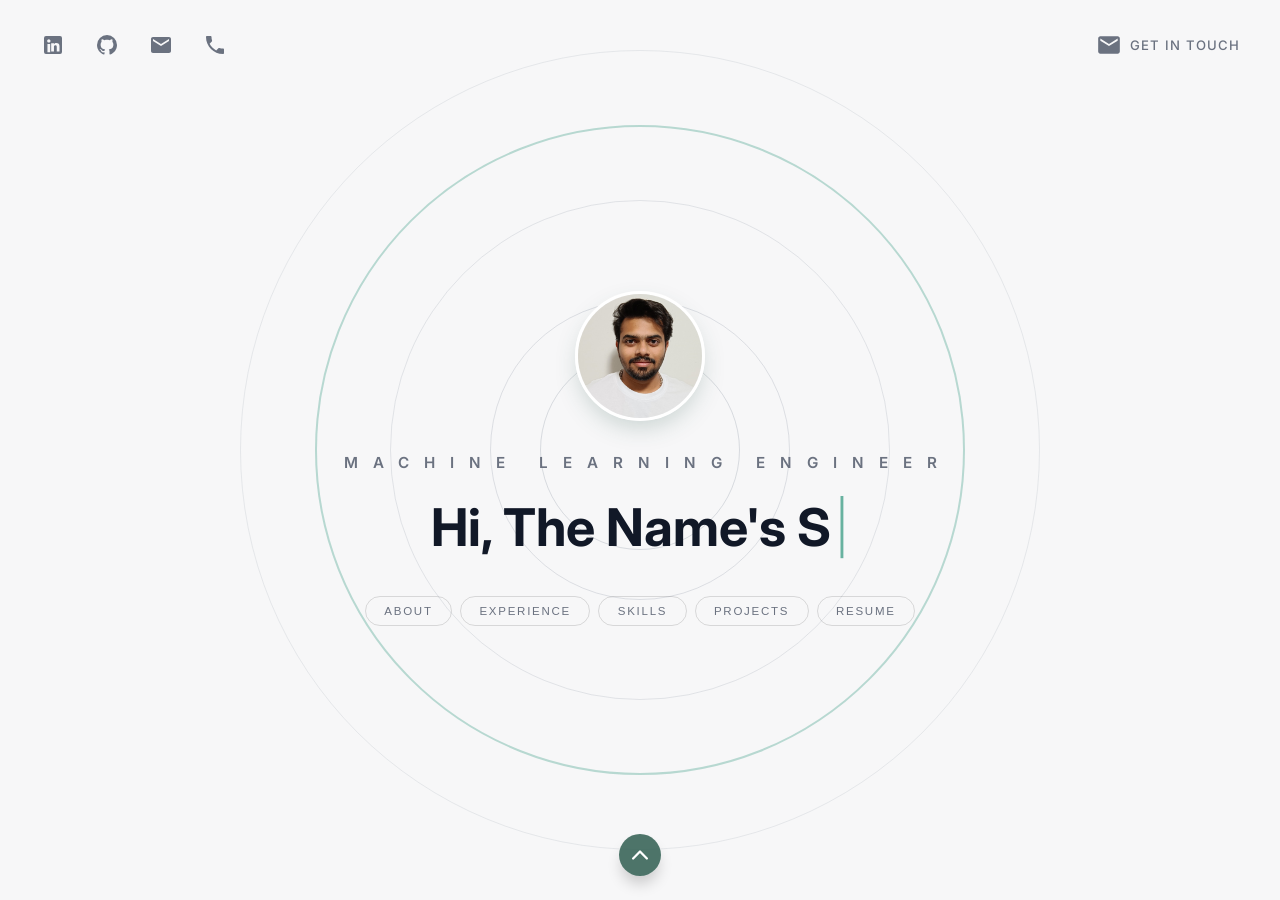
==== commit 454b20c6: "Update profile picture and avatar across portfolio" ====
--- a/index.html
+++ b/index.html
@@ -5,7 +5,7 @@
     <meta name="viewport" content="width=device-width, initial-scale=1.0">
     <title>Surya Teja Anupindi | Machine Learning Engineer</title>
     <meta name="description" content="Portfolio of Surya Teja Anupindi, Machine Learning Engineer specializing in MLOps, Agentic AI, RAG, Multimodal Fusion, and High-Performance LLM Serving.">
-    <link rel="icon" type="image/png" href="https://github.com/GehrmanSparrow-dev.png">
+    <link rel="icon" type="image/jpeg" href="profile_square.jpg">
     
     <!-- Google Fonts -->
     <link rel="preconnect" href="https://fonts.googleapis.com">
@@ -72,7 +72,7 @@
 
                 <!-- Avatar Profile Photo -->
                 <div class="hero-avatar-wrapper">
-                    <img src="https://github.com/GehrmanSparrow-dev.png" alt="Surya Teja Anupindi" class="hero-avatar">
+                    <img src="profile_square.jpg" alt="Surya Teja Anupindi" class="hero-avatar">
                 </div>
 
                 <!-- Role Subtitle -->
@@ -102,7 +102,7 @@
             
             <div class="about-container">
                 <div class="about-image-wrapper">
-                    <img src="https://github.com/GehrmanSparrow-dev.png" alt="Surya Teja Anupindi" class="about-photo">
+                    <img src="profile.jpg" alt="Surya Teja Anupindi" class="about-photo">
                 </div>
 
                 <div class="about-text-wrapper">
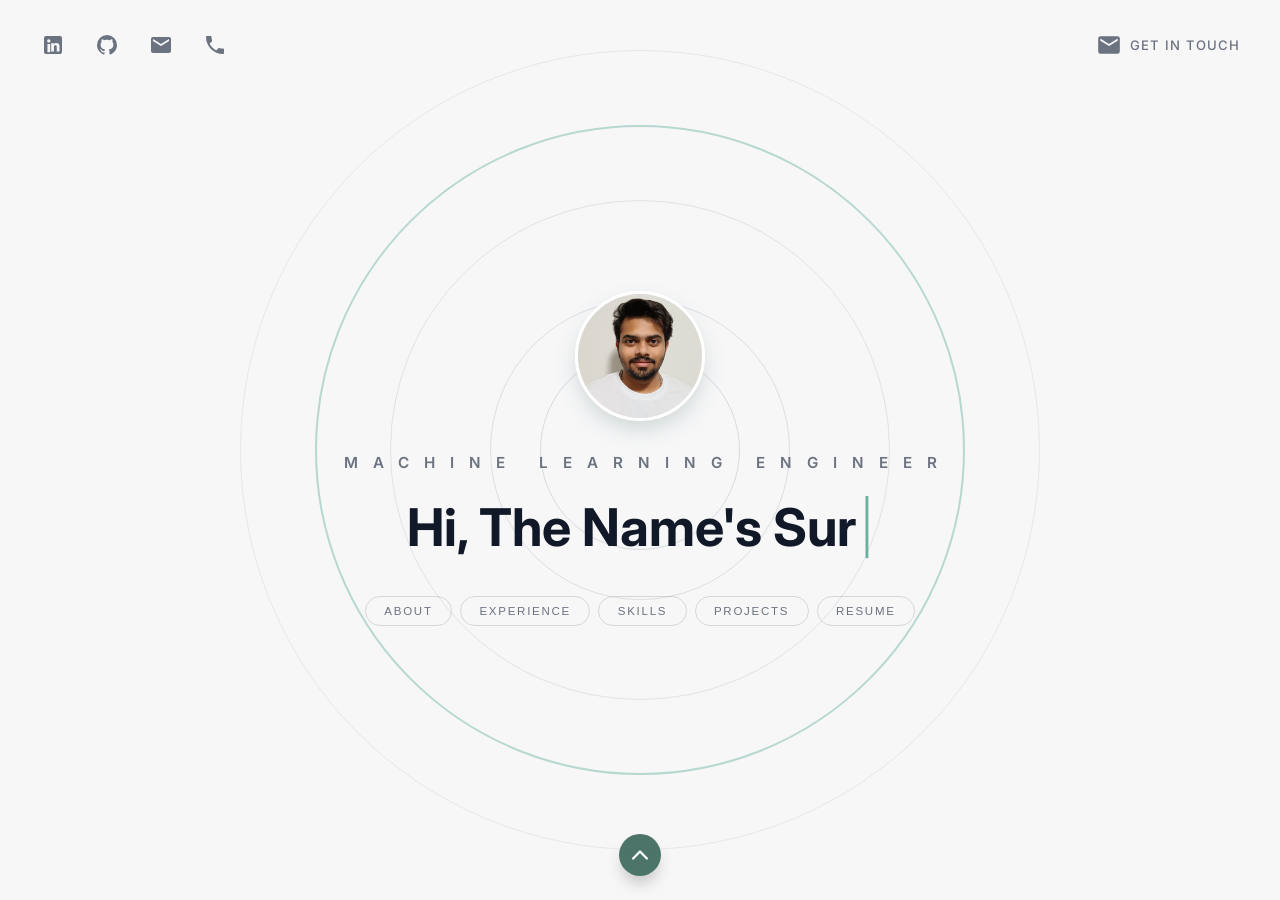
==== commit 8eda9e73: "Update LinkedIn profile link to suryatejaanupindi" ====
--- a/index.html
+++ b/index.html
@@ -24,7 +24,7 @@
             <!-- Left: Social Media Icons -->
             <div class="header-socials">
                 <!-- LinkedIn -->
-                <a href="https://linkedin.com/in/surya-teja" target="_blank" rel="noopener noreferrer" class="social-icon-btn" aria-label="LinkedIn">
+                <a href="https://www.linkedin.com/in/suryatejaanupindi" target="_blank" rel="noopener noreferrer" class="social-icon-btn" aria-label="LinkedIn">
                     <svg viewBox="0 0 24 24">
                         <path d="M19 3a2 2 0 0 1 2 2v14a2 2 0 0 1-2 2H5a2 2 0 0 1-2-2V5a2 2 0 0 1 2-2h14m-.5 15.5v-5.3a3.26 3.26 0 0 0-3.26-3.26c-.85 0-1.84.52-2.28 1.3v-1.11h-2.79v8.37h2.79v-4.93c0-.77.62-1.4 1.39-1.4a1.4 1.4 0 0 1 1.4 1.4v4.93h2.75M6.46 10.9v8.37H9.2V10.9H6.46M7.83 6.25c-.9 0-1.63.73-1.63 1.63 0 .9.73 1.63 1.63 1.63.9 0 1.63-.73 1.63-1.63 0-.9-.73-1.63-1.63-1.63Z"/>
                     </svg>
